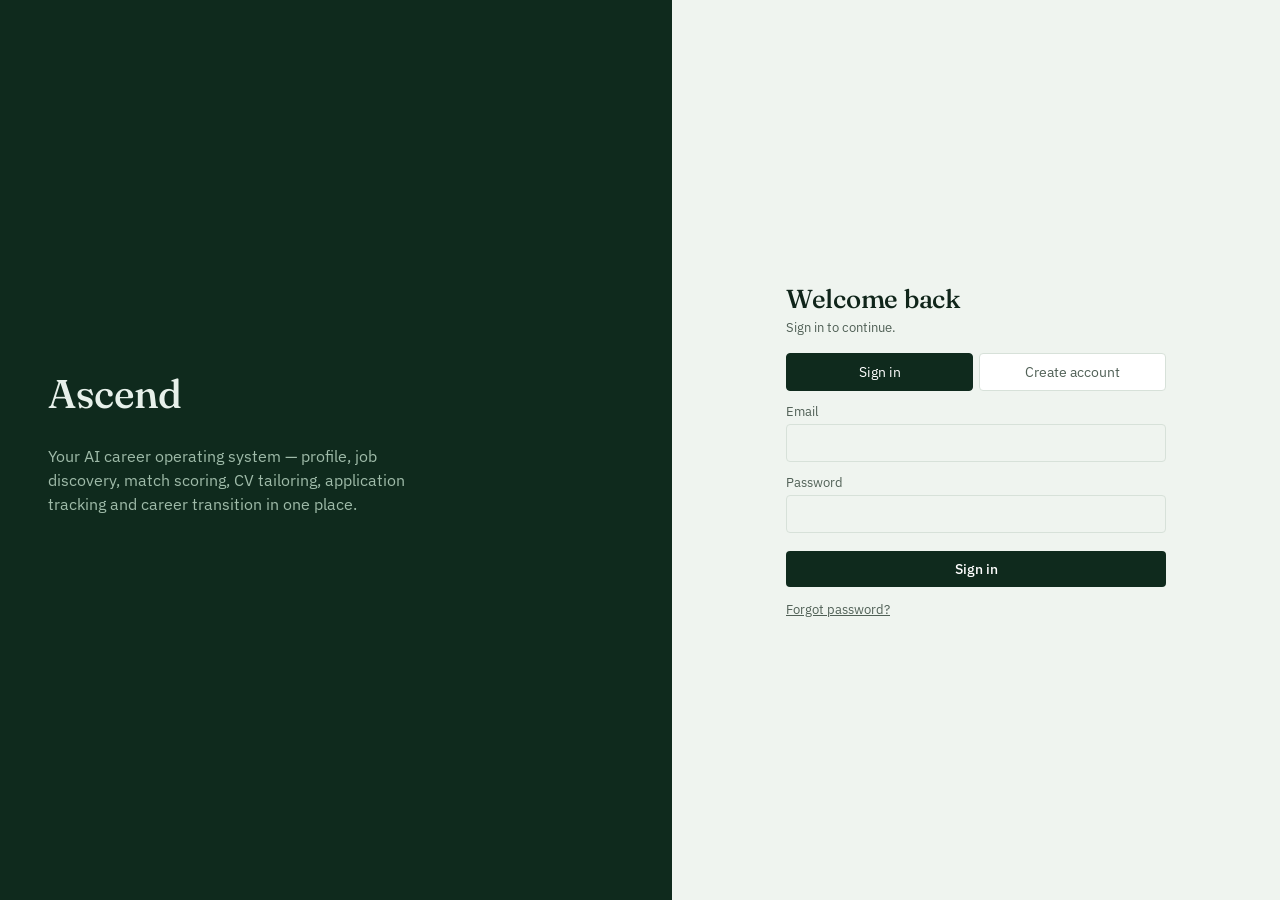
==== frontend/public/index.html @ b7a5ddec "Add files via upload" ====
<!DOCTYPE html><html lang="en"><head><meta charset="UTF-8">
<meta name="viewport" content="width=device-width, initial-scale=1, viewport-fit=cover">
<title>Ascend — AI Career Operating System</title>
<link rel="preconnect" href="https://fonts.googleapis.com"><link rel="preconnect" href="https://fonts.gstatic.com" crossorigin>
<link href="https://fonts.googleapis.com/css2?family=Fraunces:opsz,wght@9..144,400;9..144,500;9..144,600&family=IBM+Plex+Sans:wght@400;500;600;700&display=swap" rel="stylesheet">
<style>
:root {
  --ink: #0F2A1D;
  --ink-2: #163B29;
  --ink-3: #1E4C35;
  --paper: #EFF4EF;
  --paper-2: #FFFFFF;
  --paper-line: #D7E1D9;
  --text-dark: #10251A;
  --text-mid: #506056;
  --text-on-ink: #E7F0EA;
  --text-on-ink-dim: #9FBBA9;
  --moss: #2F8F5D;
  --moss-deep: #226B45;
  --leaf: #6FBE8C;
  --leaf-deep: #4E9E6D;
  --brick: #C1553F;
  --brick-deep: #9C4230;
  --radius-s: 4px;
  --radius-m: 8px;
  font-family: 'IBM Plex Sans', sans-serif;
}
:root[data-theme="dark"] {
  --paper: #0B1712;
  --paper-2: #12211A;
  --paper-line: #23392E;
  --text-dark: #E7F0EA;
  --text-mid: #9FBBA9;
}
@media (prefers-color-scheme: dark) {
  :root:not([data-theme="light"]) {
    --paper: #0B1712;
    --paper-2: #12211A;
    --paper-line: #23392E;
    --text-dark: #E7F0EA;
    --text-mid: #9FBBA9;
  }
}
* { box-sizing: border-box; }
html, body {
  margin: 0; height: 100%; background: var(--paper); color: var(--text-dark);
  padding-top: env(safe-area-inset-top, 0px); padding-bottom: env(safe-area-inset-bottom, 0px);
}
h1, h2, h3, .display { font-family: 'Fraunces', serif; font-weight: 500; letter-spacing: -0.01em; }
p, li { line-height: 1.5; }
button { font-family: inherit; cursor: pointer; }
a { color: inherit; }

.shell { display: flex; min-height: 100vh; }

/* ---------- Sidebar ---------- */
.sidebar {
  width: 232px; flex-shrink: 0; background: var(--ink);
  color: var(--text-on-ink); display: flex; flex-direction: column;
  padding: 24px 0; position: sticky; top: 0; height: 100vh;
}
.brand { padding: 0 24px 28px; }
.brand-mark { font-family: 'Fraunces', serif; font-size: 24px; font-weight: 600; color: var(--text-on-ink); }
.brand-sub { font-size: 12px; color: var(--text-on-ink-dim); margin-top: 2px; }
.nav-group { margin-bottom: 18px; }
.nav-label { padding: 0 24px; font-size: 11px; color: var(--text-on-ink-dim); margin-bottom: 6px; text-transform: none; }
.nav-item {
  display: flex; align-items: center; gap: 10px; width: 100%; text-align: left;
  padding: 9px 24px; background: none; border: none; color: var(--text-on-ink-dim);
  font-size: 14.5px; border-left: 3px solid transparent;
}
.nav-item:hover { color: var(--paper-2); background: rgba(255,255,255,0.04); }
.nav-item.active { color: var(--text-on-ink); border-left-color: var(--moss); background: rgba(255,255,255,0.06); }
.nav-icon { width: 18px; height: 18px; flex-shrink: 0; opacity: 0.85; }
.sidebar-foot { margin-top: auto; padding: 12px 24px 0; border-top: 1px solid rgba(255,255,255,0.08); padding-top: 16px; }
.profile-chip { display: flex; align-items: center; gap: 10px; }
.avatar { width: 34px; height: 34px; border-radius: 50%; background: var(--moss); color: var(--ink); display: flex; align-items: center; justify-content: center; font-weight: 600; font-size: 13px; flex-shrink: 0; }
.profile-chip-name { font-size: 13.5px; color: var(--text-on-ink); }
.profile-chip-role { font-size: 11.5px; color: var(--text-on-ink-dim); }

/* ---------- Main ---------- */
.main { flex: 1; min-width: 0; }
.topbar {
  display: flex; align-items: center; justify-content: space-between;
  padding: 18px 32px; border-bottom: 1px solid var(--paper-line);
  position: sticky; top: 0; background: var(--paper); z-index: 5;
}
.topbar h1 { font-size: 22px; margin: 0; }
.topbar-actions { display: flex; align-items: center; gap: 14px; }
.icon-btn {
  width: 36px; height: 36px; border-radius: 50%; border: 1px solid var(--paper-line);
  background: var(--paper-2); display: flex; align-items: center; justify-content: center; position: relative;
}
.icon-btn svg { width: 17px; height: 17px; stroke: var(--text-mid); }
.notif-dot { position: absolute; top: 7px; right: 8px; width: 7px; height: 7px; border-radius: 50%; background: var(--brick); }
.content { padding: 28px 32px 60px; max-width: 1100px; }

/* ---------- Cards / generic ---------- */
.panel {
  background: var(--paper-2); border: 1px solid var(--paper-line); border-radius: var(--radius-m);
  padding: 20px 22px;
}
.grid-3 { display: grid; grid-template-columns: repeat(3, 1fr); gap: 18px; }
.grid-2 { display: grid; grid-template-columns: 2fr 1fr; gap: 18px; }
@media (max-width: 860px) { .grid-3, .grid-2 { grid-template-columns: 1fr; } }
.section-title { font-size: 13px; color: var(--text-mid); margin: 0 0 12px; }
.muted { color: var(--text-mid); }
.small { font-size: 12.5px; }

.progress-track { height: 8px; background: var(--paper-line); border-radius: 6px; overflow: hidden; }
.progress-fill { height: 100%; background: var(--moss); }

.pill { display: inline-flex; align-items: center; gap: 5px; font-size: 11.5px; padding: 3px 9px; border-radius: 20px; }
.pill-moss { background: rgba(47,143,93,0.15); color: var(--moss-deep); }
.pill-leaf { background: rgba(111,190,140,0.15); color: var(--leaf-deep); }
.pill-brick { background: rgba(193,83,61,0.15); color: var(--brick-deep); }
:root[data-theme="dark"] .pill-moss, :root[data-theme="dark"] .pill-leaf, :root[data-theme="dark"] .pill-brick { filter: brightness(1.3); }

.btn { border: none; border-radius: var(--radius-s); padding: 9px 16px; font-size: 13.5px; font-weight: 500; }
.btn-primary { background: var(--ink); color: var(--paper-2); }
.btn-primary:hover { background: var(--ink-3); }
.btn-moss { background: var(--moss); color: var(--ink); }
.btn-moss:hover { background: var(--moss-deep); }
.btn-ghost { background: transparent; border: 1px solid var(--paper-line); color: var(--text-dark); }
.btn-ghost:hover { border-color: var(--text-mid); }
.btn-sm { padding: 6px 11px; font-size: 12.5px; }

/* ---------- Job card (left accent bar, not the generic shadow+rounded card kit) ---------- */
.job-card {
  border-left: 3px solid var(--paper-line); padding: 14px 16px; margin-bottom: 10px;
  background: var(--paper-2); border-radius: 0 var(--radius-s) var(--radius-s) 0;
  display: flex; justify-content: space-between; align-items: flex-start; gap: 16px; flex-wrap: wrap;
}
.job-card.gem { border-left-color: var(--moss); }
.job-card.high-match { border-left-color: var(--leaf); }
.job-title { font-size: 15.5px; font-weight: 600; margin: 0 0 3px; }
.job-meta { font-size: 12.5px; color: var(--text-mid); }
.match-score { font-family: 'Fraunces', serif; font-size: 22px; font-weight: 600; }
.match-score.high { color: var(--leaf-deep); }
.match-score.mid { color: var(--moss-deep); }
.match-score.low { color: var(--text-mid); }

/* ---------- Kanban ---------- */
.kanban { display: flex; gap: 14px; overflow-x: auto; padding-bottom: 8px; }
.kanban-col { min-width: 220px; flex: 1; }
.kanban-col-head { font-size: 12.5px; color: var(--text-mid); padding-bottom: 8px; border-bottom: 2px solid var(--paper-line); margin-bottom: 10px; display: flex; justify-content: space-between; }
.kanban-card {
  background: var(--paper-2); border: 1px solid var(--paper-line); border-radius: var(--radius-s);
  padding: 10px 12px; margin-bottom: 8px; font-size: 13px;
}
.kanban-card .co { font-weight: 600; }
.kanban-card select { margin-top: 8px; width: 100%; font-size: 12px; padding: 4px; border-radius: 4px; border: 1px solid var(--paper-line); background: var(--paper); color: var(--text-dark); }

/* ---------- Bars (no chart lib) ---------- */
.bar-row { display: flex; align-items: center; gap: 10px; margin-bottom: 9px; }
.bar-label { width: 110px; font-size: 12.5px; color: var(--text-mid); flex-shrink: 0; }
.bar-track { flex: 1; height: 16px; background: var(--paper-line); border-radius: 3px; overflow: hidden; }
.bar-fill { height: 100%; background: var(--leaf); }
.bar-value { width: 42px; text-align: right; font-size: 12.5px; font-variant-numeric: tabular-nums; }

.funnel-row { display: flex; align-items: center; gap: 12px; margin-bottom: 6px; }
.funnel-bar { height: 30px; background: var(--ink-3); border-radius: 3px; display: flex; align-items: center; padding: 0 10px; color: var(--text-on-ink); font-size: 12.5px; }

/* ---------- Domain readiness bars ---------- */
.domain-row { display: flex; align-items: center; gap: 12px; padding: 10px 0; border-bottom: 1px solid var(--paper-line); }
.domain-row:last-child { border-bottom: none; }
.domain-name { width: 170px; font-size: 13.5px; flex-shrink: 0; }
.domain-score { width: 40px; text-align: right; font-family: 'Fraunces', serif; font-weight: 600; }

/* ---------- Stat number ---------- */
.stat { }
.stat-num { font-family: 'Fraunces', serif; font-size: 30px; font-weight: 600; line-height: 1; }
.stat-label { font-size: 12px; color: var(--text-mid); margin-top: 4px; }

/* ---------- Modal ---------- */
.overlay { position: fixed; inset: 0; background: rgba(10,15,25,0.55); display: none; align-items: center; justify-content: center; z-index: 50; padding: 20px; }
.overlay.open { display: flex; }
.modal { background: var(--paper-2); border-radius: var(--radius-m); max-width: 560px; width: 100%; max-height: 86vh; overflow-y: auto; padding: 26px 28px; }
.modal-close { float: right; background: none; border: none; font-size: 20px; color: var(--text-mid); line-height: 1; }

/* ---------- Notifications panel ---------- */
.notif-panel {
  position: absolute; top: 52px; right: 32px; width: 300px; background: var(--paper-2);
  border: 1px solid var(--paper-line); border-radius: var(--radius-m); box-shadow: 0 8px 24px rgba(0,0,0,0.12);
  padding: 8px 0; display: none; z-index: 20;
}
.notif-panel.open { display: block; }
.notif-item { padding: 10px 16px; font-size: 13px; border-bottom: 1px solid var(--paper-line); display: flex; gap: 8px; }
.notif-item:last-child { border-bottom: none; }
.notif-item .dot { width: 6px; height: 6px; border-radius: 50%; background: var(--moss); margin-top: 6px; flex-shrink: 0; }

/* ---------- Sections ---------- */
.screen { display: none; }
.screen.active { display: block; }
.hidden-gem-strip {
  background: linear-gradient(90deg, rgba(47,143,93,0.14), rgba(47,143,93,0.04));
  border: 1px solid rgba(47,143,93,0.35); border-radius: var(--radius-m); padding: 16px 18px; margin-top: 18px;
}

textarea, input[type=text] {
  width: 100%; font-family: inherit; font-size: 13.5px; padding: 9px 11px; border-radius: var(--radius-s);
  border: 1px solid var(--paper-line); background: var(--paper); color: var(--text-dark);
}
label.field-label { font-size: 12.5px; color: var(--text-mid); display: block; margin: 12px 0 5px; }

.competency-chip { display: inline-block; background: var(--paper); border: 1px solid var(--paper-line); border-radius: 4px; padding: 4px 9px; font-size: 12px; margin: 3px 4px 0 0; }

table.locked-row td { color: var(--text-mid); }
.locked-badge { font-size: 11px; }

/* ---------- Mobile ---------- */
@media (max-width: 780px) {
  .sidebar { position: fixed; left: -240px; z-index: 40; transition: left .2s; }
  .sidebar.open { left: 0; }
  .content { padding: 20px 16px 60px; }
  .topbar { padding: 14px 16px; }
  .menu-toggle { display: flex !important; }
}
.menu-toggle { display: none; width: 36px; height: 36px; align-items: center; justify-content: center; border-radius: 50%; border: 1px solid var(--paper-line); background: var(--paper-2); }
/* ---------- Additions for the live app ---------- */
select, input[type=number], input[type=email], input[type=password], input[type=date] {
  width: 100%; font-family: inherit; font-size: 13.5px; padding: 9px 11px; border-radius: var(--radius-s);
  border: 1px solid var(--paper-line); background: var(--paper); color: var(--text-dark);
}
.form-grid { display: grid; grid-template-columns: 1fr 1fr; gap: 0 14px; }
@media (max-width: 640px) { .form-grid { grid-template-columns: 1fr; } }
.row { display: flex; gap: 10px; align-items: center; flex-wrap: wrap; }
.row > * { flex: 0 0 auto; }
.grow { flex: 1 1 180px !important; min-width: 0; }
.empty { padding: 22px 18px; text-align: center; color: var(--text-mid); font-size: 13.5px; border: 1px dashed var(--paper-line); border-radius: var(--radius-m); }
.empty b { color: var(--text-dark); }
.note { font-size: 12.5px; color: var(--text-mid); background: var(--paper); border-left: 3px solid var(--leaf); padding: 9px 12px; border-radius: 0 4px 4px 0; margin: 10px 0; }
.note.warn { border-left-color: var(--brick); }
.apply-prompt { position: fixed; right: 20px; bottom: 20px; z-index: 70; width: 320px; max-width: calc(100vw - 32px); background: var(--paper-2);
  border: 1px solid var(--paper-line); border-left: 4px solid var(--moss); border-radius: 8px; padding: 14px 16px; box-shadow: 0 10px 30px rgba(0,0,0,.18); }
.apply-prompt .ap-q { font-weight: 600; font-size: 15px; color: var(--text-dark); }
.apply-prompt .ap-job { font-size: 13px; color: var(--text-mid); margin: 4px 0 12px; }
.apply-prompt .ap-actions { display: flex; gap: 8px; flex-wrap: wrap; }
.kanban-card .mark-applied { margin-top: 8px; width: 100%; }
.link-btn { background: none; border: none; padding: 0; margin-top: 14px; color: var(--text-mid); text-decoration: underline; font-size: 13px; cursor: pointer; display: block; }
.chip-x { border: none; background: none; color: var(--text-mid); padding: 0 0 0 6px; font-size: 13px; }
.btn[disabled] { opacity: .55; cursor: default; }
.list-row { display: flex; justify-content: space-between; gap: 12px; padding: 9px 0; border-bottom: 1px solid var(--paper-line); font-size: 13.5px; }
.list-row:last-child { border-bottom: none; }
.spinner { display: inline-block; width: 14px; height: 14px; border: 2px solid var(--paper-line); border-top-color: var(--moss); border-radius: 50%; animation: spin .8s linear infinite; vertical-align: -2px; }
@keyframes spin { to { transform: rotate(360deg); } }

/* Toast */
#toast { position: fixed; bottom: 20px; left: 50%; transform: translateX(-50%); background: var(--ink); color: var(--paper-2);
  padding: 10px 16px; border-radius: 6px; font-size: 13.5px; z-index: 100; display: none; max-width: calc(100% - 32px); }
#toast.err { background: var(--brick-deep); }

/* Auth screen */
.auth-wrap { min-height: 100vh; display: flex; align-items: stretch; }
.auth-side { flex: 1; background: var(--ink); color: var(--text-on-ink); padding: 48px; display: flex; flex-direction: column; justify-content: center; }
.auth-side h1 { font-size: 40px; margin: 0 0 10px; color: var(--text-on-ink); }
.auth-side p { color: var(--text-on-ink-dim); max-width: 380px; }
.auth-main { flex: 1; display: flex; align-items: center; justify-content: center; padding: 32px 16px; }
.auth-card { width: 100%; max-width: 380px; }
.auth-card h2 { margin: 0 0 4px; font-size: 26px; }
.auth-tabs { display: flex; gap: 6px; margin: 18px 0 6px; }
.auth-tabs button { flex: 1; padding: 9px; border: 1px solid var(--paper-line); background: var(--paper-2); color: var(--text-mid); border-radius: 4px; font-size: 13.5px; }
.auth-tabs button.active { background: var(--ink); color: var(--paper-2); border-color: var(--ink); }
@media (max-width: 780px) { .auth-side { display: none; } }

.kanban-card .job-link { background: none; border: none; padding: 0; color: var(--text-mid); text-align: left; font-size: 13px; text-decoration: underline; text-decoration-color: var(--paper-line); }
.q-card { padding: 14px 0; border-bottom: 1px solid var(--paper-line); }
.q-card:last-child { border-bottom: none; }
.logout-btn { background: none; border: none; color: var(--text-on-ink-dim); font-size: 12.5px; padding: 8px 0 0; text-decoration: underline; }
.field-label { font-size: 12.5px; color: var(--text-mid); display: block; margin: 12px 0 5px; font-family: inherit; }

/* ---------- Dashboard widgets ---------- */
:root { --chart-bar: #2F8F5D; --chart-bar-hover: #226B45; --chart-grid: var(--paper-line); }
:root[data-theme="dark"] { --chart-bar-hover: #3DA36D; }
@media (prefers-color-scheme: dark) { :root:not([data-theme="light"]) { --chart-bar-hover: #3DA36D; } }

.kpi-row { display: grid; grid-template-columns: repeat(4, 1fr); gap: 18px; margin-bottom: 18px; }
@media (max-width: 1000px) { .kpi-row { grid-template-columns: repeat(2, 1fr); } }
@media (max-width: 520px) { .kpi-row { grid-template-columns: 1fr; } }
.kpi { position: relative; overflow: hidden; }
.kpi-label { font-size: 12.5px; color: var(--text-mid); }
.kpi-value { font-size: 30px; font-weight: 600; line-height: 1.15; margin-top: 4px; color: var(--text-dark); }
.kpi-sub { font-size: 12px; color: var(--text-mid); margin-top: 4px; }
.spark { display: flex; align-items: flex-end; gap: 2px; height: 26px; margin-top: 8px; }
.spark span { flex: 1; background: var(--paper-line); border-radius: 2px 2px 0 0; min-height: 2px; }
.spark span.now { background: var(--chart-bar); }
.meter { height: 8px; background: var(--paper-line); border-radius: 6px; overflow: hidden; margin-top: 10px; }
.meter-fill { height: 100%; background: var(--chart-bar); border-radius: 6px; }

.dash-main { display: grid; grid-template-columns: 2fr 1fr; gap: 18px; margin-bottom: 18px; }
@media (max-width: 900px) { .dash-main { grid-template-columns: 1fr; } }
.dash-side { display: flex; flex-direction: column; gap: 18px; min-width: 0; }
.dash-side .hidden-gem-strip { margin-top: 0; }
.panel-head { display: flex; justify-content: space-between; align-items: center; gap: 10px; margin-bottom: 10px; }

.rec { display: flex; gap: 14px; align-items: flex-start; padding: 12px 0; border-bottom: 1px solid var(--paper-line); }
.rec:last-child { border-bottom: none; }
.rec-score { flex: 0 0 52px; text-align: center; }
.rec-score .n { font-size: 20px; font-weight: 600; color: var(--text-dark); }
.rec-score .bar { height: 4px; background: var(--paper-line); border-radius: 3px; margin-top: 4px; overflow: hidden; }
.rec-score .bar i { display: block; height: 100%; background: var(--chart-bar); }
.rec-body { flex: 1; min-width: 0; }
.rec-title { font-weight: 600; font-size: 14.5px; background: none; border: none; padding: 0; color: var(--text-dark); text-align: left; cursor: pointer; }
.rec-title:hover { text-decoration: underline; }
.rec-meta { font-size: 12.5px; color: var(--text-mid); margin-top: 2px; }
.rec-why { font-size: 12px; color: var(--text-mid); margin-top: 6px; display: flex; flex-wrap: wrap; gap: 4px 6px; }
.rec-why span { background: var(--paper); border: 1px solid var(--paper-line); border-radius: 4px; padding: 2px 7px; }
.rec-actions { flex: 0 0 auto; display: flex; flex-direction: column; gap: 6px; }
@media (max-width: 560px) { .rec { flex-wrap: wrap; } .rec-actions { flex-direction: row; width: 100%; padding-left: 66px; } }

.pipe-row { display: flex; align-items: center; gap: 10px; margin-bottom: 7px; font-size: 12.5px; }
.pipe-row .lbl { width: 78px; color: var(--text-mid); flex-shrink: 0; }
.pipe-row .trk { flex: 1; height: 14px; }
.pipe-row .trk i { display: block; height: 100%; background: var(--chart-bar); border-radius: 0 4px 4px 0; min-width: 2px; }
.pipe-row .val { width: 26px; text-align: right; font-variant-numeric: tabular-nums; color: var(--text-dark); }

.dash-charts { display: grid; grid-template-columns: repeat(2, 1fr); gap: 18px; }
@media (max-width: 1000px) { .dash-charts { grid-template-columns: 1fr; } }
.chart-card { min-width: 0; }
.chart svg { display: block; width: 100%; height: auto; overflow: visible; }
.chart .bar { fill: var(--chart-bar); cursor: default; }
.chart .hit:hover + .bar, .chart .hit:focus + .bar { fill: var(--chart-bar-hover); }
.chart .hit { fill: transparent; outline: none; }
.chart .bar, .chart text { pointer-events: none; }
.chart .hit:focus-visible { stroke: var(--text-mid); stroke-width: 1; stroke-dasharray: 2 2; }
.chart .grid { stroke: var(--chart-grid); stroke-width: 1; }
.chart .axis-t { fill: var(--text-mid); font-size: 12px; font-family: inherit; }
.chart .val-t { fill: var(--text-dark); font-size: 12px; font-family: inherit; font-weight: 600; }
.chart-empty { font-size: 13px; color: var(--text-mid); padding: 26px 0; text-align: center; }
.chart-table { margin-top: 8px; font-size: 12.5px; }
.chart-table summary { cursor: pointer; color: var(--text-mid); }
.chart-table table { width: 100%; border-collapse: collapse; margin-top: 6px; }
.chart-table td { padding: 4px 0; border-bottom: 1px solid var(--paper-line); font-variant-numeric: tabular-nums; }
.chart-table td:last-child { text-align: right; }
.chart-tip { position: fixed; z-index: 60; pointer-events: none; background: var(--paper-2); color: var(--text-dark); border: 1px solid var(--paper-line);
  border-radius: 6px; padding: 6px 9px; font-size: 12px; box-shadow: 0 4px 14px rgba(0,0,0,.12); white-space: nowrap; }
.chart-tip b { display: block; font-size: 13px; }
.chart-tip .k { display: inline-block; width: 10px; height: 2px; background: var(--chart-bar); vertical-align: middle; margin-right: 5px; }

.ind-tag { display: inline-block; font-size: 11.5px; color: var(--text-mid); border: 1px solid var(--paper-line); border-radius: 4px; padding: 1px 6px; margin-left: 6px; vertical-align: 1px; font-weight: 400; }
.via { font-size: 11.5px; color: var(--text-mid); }
.via a { color: var(--text-mid); }

/* ---------- Job search ---------- */
.search-form { margin-bottom: 16px; }
.sf-row { display: flex; gap: 12px; align-items: flex-end; flex-wrap: wrap; }
.sf-row .grow { flex: 2 1 260px; }
.sf-where { flex: 1 1 200px; }
.sf-label { display: block; font-size: 12px; color: var(--text-mid); margin-bottom: 4px; }
.sf-go { height: 40px; padding: 0 22px; }
.sf-filters { margin-top: 12px; align-items: center; gap: 10px 16px; }
.sf-mini { display: flex; align-items: center; gap: 6px; font-size: 12.5px; color: var(--text-mid); }
.sf-mini select { width: auto; }
.sf-check { display: flex; align-items: center; gap: 6px; font-size: 12.5px; color: var(--text-mid); }
.sf-check input { width: auto; margin: 0; }
.suggest-wrap { position: relative; min-width: 0; }
.suggest-list { position: absolute; left: 0; right: 0; top: 100%; z-index: 40; margin: 4px 0 0; padding: 4px; list-style: none;
  background: var(--paper-2); border: 1px solid var(--paper-line); border-radius: 8px; box-shadow: 0 8px 24px rgba(0,0,0,.14); max-height: 320px; overflow: auto; }
.suggest-list li { display: flex; justify-content: space-between; align-items: center; gap: 10px; padding: 8px 10px; border-radius: 6px; cursor: pointer; font-size: 13.5px; color: var(--text-dark); }
.suggest-list li[aria-selected="true"], .suggest-list li:hover { background: var(--paper); }
.suggest-list .s-kind { font-size: 11.5px; color: var(--text-mid); white-space: nowrap; }
.suggest-list .s-n { font-variant-numeric: tabular-nums; }
.suggest-list .s-empty { cursor: default; color: var(--text-mid); }
.also-in { font-size: 12px; color: var(--text-mid); margin-top: 4px; }
@media (max-width: 560px) { .sf-go { width: 100%; } .sf-filters { flex-direction: column; align-items: stretch; } .sf-mini { justify-content: space-between; } }
</style></head><body>
<div id="toast"></div>
<div id="applyPrompt" class="apply-prompt" role="dialog" aria-live="polite" hidden>
  <div class="ap-q">Did you apply?</div>
  <div class="ap-job" id="applyPromptJob"></div>
  <div class="ap-actions">
    <button type="button" class="btn btn-primary btn-sm" id="applyYes">Yes, mark as applied</button>
    <button type="button" class="btn btn-ghost btn-sm" id="applyNo">Not yet</button>
  </div>
</div>

<!-- ================= AUTH ================= -->
<div class="auth-wrap" id="authView" style="display:none;">
  <div class="auth-side">
    <h1>Ascend</h1>
    <p>Your AI career operating system — profile, job discovery, match scoring, CV tailoring, application tracking and career transition in one place.</p>
  </div>
  <div class="auth-main">
    <div class="auth-card">
      <h2 id="authTitle">Welcome back</h2>
      <div class="muted small" id="authSub">Sign in to continue.</div>
      <div class="auth-tabs">
        <button type="button" id="tabLogin" class="active">Sign in</button>
        <button type="button" id="tabRegister">Create account</button>
      </div>
      <form id="authForm">
        <label class="field-label">Email</label>
        <input type="email" id="authEmail" autocomplete="email" required>
        <label class="field-label">Password</label>
        <input type="password" id="authPassword" autocomplete="current-password" required minlength="8">
        <div class="small muted" id="pwHint" style="display:none; margin-top:6px;">At least 8 characters.</div>
        <button class="btn btn-primary" style="width:100%; margin-top:18px;" id="authSubmit" type="submit">Sign in</button>
      </form>
      <div class="note warn" id="authError" style="display:none;"></div>
      <button type="button" class="link-btn" id="forgotLink">Forgot password?</button>
      <form id="resetForm" style="display:none;" autocomplete="off">
        <div class="small muted" style="margin-top:6px;">Enter your account email, the reset code you saved in Railway, and a new password.</div>
        <label class="field-label">Email</label>
        <input type="email" id="resetEmail" autocomplete="email" required>
        <label class="field-label">Reset code</label>
        <input type="password" id="resetCode" autocomplete="off" required>
        <label class="field-label">New password</label>
        <input type="password" id="resetPw" autocomplete="new-password" required minlength="8">
        <label class="field-label">New password again</label>
        <input type="password" id="resetPw2" autocomplete="new-password" required minlength="8">
        <button class="btn btn-primary" style="width:100%; margin-top:18px;" type="submit" id="resetSubmit">Set new password</button>
        <button type="button" class="link-btn" id="resetBack">Back to sign in</button>
        <div class="note warn" id="resetError" style="display:none;"></div>
      </form>
    </div>
  </div>
</div>

<!-- ================= APP ================= -->
<div class="shell" id="appView" style="display:none;">
  <aside class="sidebar" id="sidebar">
    <div class="brand">
      <div class="brand-mark">Ascend</div>
      <div class="brand-sub">AI Career Operating System</div>
    </div>
    <nav class="nav-group">
      <button class="nav-item active" data-screen="dashboard">◆ Dashboard</button>
      <button class="nav-item" data-screen="profile">◆ My Profile</button>
      <button class="nav-item" data-screen="jobs">◆ Job Search</button>
      <button class="nav-item" data-screen="applications">◆ Applications</button>
      <button class="nav-item" data-screen="analytics">◆ Analytics</button>
    </nav>
    <div class="nav-group">
      <div class="nav-label">Career Growth</div>
      <button class="nav-item" data-screen="transition">◆ Career Transition</button>
      <button class="nav-item" data-screen="interview">◆ Interview Prep</button>
      <button class="nav-item" data-screen="branding">◆ Professional Brand</button>
      <button class="nav-item" data-screen="intelligence">◆ Recruiter Intelligence</button>
    </div>
    <div class="nav-group">
      <button class="nav-item" data-screen="settings">◆ Settings</button>
    </div>
    <div class="sidebar-foot">
      <button class="profile-chip" id="identityChip" style="background:none; border:none; width:100%; text-align:left; padding:0;">
        <div class="avatar" id="avatarInitials">?</div>
        <div style="min-width:0;">
          <div class="profile-chip-name" id="sidebarName">Set your name</div>
          <div class="profile-chip-role" id="sidebarRole">&nbsp;</div>
        </div>
      </button>
      <button class="logout-btn" id="logoutBtn">Sign out</button>
    </div>
  </aside>

  <div class="main">
    <div class="topbar">
      <div style="display:flex; align-items:center; gap:10px;">
        <button class="menu-toggle" id="menuToggle" aria-label="Menu">☰</button>
        <h1 id="screenTitle">Dashboard</h1>
      </div>
      <div class="topbar-actions">
        <button class="icon-btn" id="themeBtn" title="Toggle theme">🌙</button>
      </div>
    </div>

    <div class="content">

      <!-- DASHBOARD -->
      <section class="screen active" id="screen-dashboard">
        <!-- KPI row -->
        <div class="kpi-row" id="kpiRow">
          <div class="panel kpi"><div class="kpi-label">New jobs today</div><div class="kpi-value" id="kpiToday">—</div><div class="kpi-sub" id="kpiTodaySub">&nbsp;</div><div class="spark" id="kpiSpark" aria-hidden="true"></div></div>
          <div class="panel kpi"><div class="kpi-label">Jobs in your feed</div><div class="kpi-value" id="kpiTotal">—</div><div class="kpi-sub" id="kpiTotalSub">&nbsp;</div></div>
          <div class="panel kpi"><div class="kpi-label">Good fits for you</div><div class="kpi-value" id="kpiFits">—</div><div class="kpi-sub">jobs scoring 30+ on quick fit</div></div>
          <div class="panel kpi"><div class="kpi-label">Profile completion</div><div class="kpi-value" id="dashCompletionPct">—</div>
            <div class="meter" role="meter" aria-label="Profile completion" aria-valuemin="0" aria-valuemax="100" id="dashMeter"><div class="meter-fill" id="dashCompletionBar" style="width:0%;"></div></div>
            <div class="kpi-sub" id="dashMissing">&nbsp;</div></div>
        </div>

        <!-- Main row: top matches + side widgets -->
        <div class="dash-main">
          <div class="panel">
            <div class="panel-head"><div class="section-title" style="margin:0;">Top matches for you</div>
              <button class="btn btn-ghost btn-sm" data-nav="jobs">All jobs</button></div>
            <div class="small muted" style="margin:-4px 0 10px;">Ranked by <b>quick fit</b>: your target roles, skills and preferred locations. Instant and free; not the AI match score.</div>
            <div id="dashRecommended"></div>
          </div>
          <div class="dash-side">
            <div id="dashGem"></div>
            <div class="panel">
              <div class="panel-head"><div class="section-title" style="margin:0;">Your pipeline</div>
                <button class="btn btn-ghost btn-sm" data-nav="applications">Open</button></div>
              <div id="dashPipeline"></div>
            </div>
          </div>
        </div>

        <!-- Charts row -->
        <div class="dash-charts">
          <div class="panel chart-card">
            <div class="section-title">Jobs added per day <span class="muted">(last 14 days)</span></div>
            <div class="chart" id="chartDaily"></div>
            <details class="chart-table"><summary>View as table</summary><div id="chartDailyTable"></div></details>
          </div>
          <div class="panel chart-card">
            <div class="section-title">Where the jobs are</div>
            <div class="chart" id="chartRegions"></div>
            <details class="chart-table"><summary>View as table</summary><div id="chartRegionsTable"></div></details>
          </div>
          <div class="panel chart-card">
            <div class="section-title">Jobs by industry</div>
            <div class="chart" id="chartIndustry"></div>
            <details class="chart-table"><summary>View as table</summary><div id="chartIndustryTable"></div></details>
          </div>
          <div class="panel chart-card">
            <div class="section-title">Your weekly activity <span class="muted">(applications submitted)</span></div>
            <div class="chart" id="chartWeekly"></div>
            <details class="chart-table"><summary>View as table</summary><div id="chartWeeklyTable"></div></details>
          </div>
        </div>
        <div class="small muted" id="dashSources" style="margin-top:12px;"></div>
        <div id="chartTip" class="chart-tip" role="tooltip" hidden></div>
      </section>

      <!-- PROFILE -->
      <section class="screen" id="screen-profile">
        <div class="grid-2">
          <div class="panel">
            <div class="section-title">Basic details</div>
            <form id="profileForm">
              <div class="form-grid">
                <div><label class="field-label">Full name</label><input type="text" name="full_name"></div>
                <div><label class="field-label">Phone</label><input type="text" name="phone"></div>
                <div><label class="field-label">Current role</label><input type="text" name="current_role" placeholder="e.g. Collections Team Leader"></div>
                <div><label class="field-label">Years of experience</label><input type="number" name="years_experience" min="0" max="60"></div>
                <div><label class="field-label">Industry</label><input type="text" name="industry" placeholder="e.g. Banking"></div>
                <div><label class="field-label">LinkedIn URL</label><input type="text" name="linkedin_url"></div>
                <div><label class="field-label">Desired roles (comma-separated)</label><input type="text" name="desired_roles" placeholder="The job titles you want, e.g. Team Manager, Credit Controller"><div class="small muted" style="margin-top:4px;">The job feed searches for these roles.</div></div>
                <div><label class="field-label">Preferred locations (comma-separated)</label><input type="text" name="location_preferences" placeholder="Johannesburg, Remote"></div>
                <div><label class="field-label">Salary expectation — min</label><input type="number" name="salary_expectation_min" min="0" step="1000"></div>
                <div><label class="field-label">Salary expectation — max</label><input type="number" name="salary_expectation_max" min="0" step="1000"></div>
                <div><label class="field-label">Currency</label><input type="text" name="salary_currency" placeholder="ZAR" maxlength="3"></div>
                <div><label class="field-label">Work mode</label>
                  <select name="work_mode_preference"><option value="">—</option><option value="onsite">Onsite</option><option value="hybrid">Hybrid</option><option value="remote">Remote</option></select></div>
              </div>
              <label class="field-label">Career transition target</label>
              <select name="career_transition_target" id="profileTarget"><option value="">—</option></select>
              <button class="btn btn-primary btn-sm" type="submit" style="margin-top:16px;">Save profile</button>
            </form>
          </div>
          <div>
            <div class="panel" style="margin-bottom:18px;">
              <div class="section-title">Master CV</div>
              <p class="small muted" style="margin-top:0;">Upload your CV as a PDF, Word (.docx) or .txt file. We read it, add the skills we find, and use it when tailoring CVs. Uploading again replaces it.</p>
              <label class="btn btn-primary btn-sm" style="display:inline-block;">Choose file
                <input type="file" id="cvFileInput" accept=".pdf,.docx,.txt" style="display:none;">
              </label>
              <div id="cvCurrent" class="small" style="margin-top:10px;"></div>
              <div id="cvUploadStatus" class="small" style="margin-top:10px;"></div>
            </div>
            <div class="panel">
              <div class="section-title">Skills</div>
              <form id="skillForm" class="row">
                <input type="text" name="name" placeholder="e.g. SQL" class="grow" required>
                <select name="proficiency" style="width:auto;"><option value="">Level</option><option>beginner</option><option>intermediate</option><option>advanced</option><option>expert</option></select>
                <button class="btn btn-ghost btn-sm" type="submit">Add</button>
              </form>
              <div id="skillsList" style="margin-top:10px;"></div>
            </div>
          </div>
        </div>
        <div class="grid-3" style="margin-top:18px; grid-template-columns:1fr 1fr;">
          <div class="panel">
            <div class="section-title">Education</div>
            <form id="eduForm">
              <input type="text" name="qualification" placeholder="Qualification, e.g. BCom IT Management" required>
              <div class="form-grid" style="margin-top:8px;">
                <input type="text" name="institution" placeholder="Institution">
                <select name="status"><option value="completed">Completed</option><option value="in_progress">In progress</option></select>
              </div>
              <button class="btn btn-ghost btn-sm" type="submit" style="margin-top:10px;">Add education</button>
            </form>
            <div id="eduList" style="margin-top:8px;"></div>
          </div>
          <div class="panel">
            <div class="section-title">Certifications</div>
            <form id="certForm">
              <input type="text" name="name" placeholder="Certification name" required>
              <input type="text" name="issuer" placeholder="Issuer (optional)" style="margin-top:8px;">
              <button class="btn btn-ghost btn-sm" type="submit" style="margin-top:10px;">Add certification</button>
            </form>
            <div id="certList" style="margin-top:8px;"></div>
          </div>
        </div>
      </section>

      <!-- JOBS -->
      <section class="screen" id="screen-jobs">
        <form class="panel search-form" id="jobSearchForm" autocomplete="off" role="search">
          <div class="sf-row">
            <div class="suggest-wrap grow">
              <label class="sf-label" for="jobQ">What</label>
              <input type="text" id="jobQ" name="q" placeholder="Job title, company or skill, e.g. business analyst" role="combobox" aria-autocomplete="list" aria-expanded="false" aria-controls="jobQList">
              <ul class="suggest-list" id="jobQList" role="listbox" hidden></ul>
            </div>
            <div class="suggest-wrap sf-where">
              <label class="sf-label" for="jobLoc">Where</label>
              <input type="text" id="jobLoc" name="location" placeholder="City, province or country" role="combobox" aria-autocomplete="list" aria-expanded="false" aria-controls="jobLocList">
              <ul class="suggest-list" id="jobLocList" role="listbox" hidden></ul>
            </div>
            <button class="btn btn-primary sf-go" type="submit">Search</button>
          </div>
          <div class="sf-row sf-filters">
            <label class="sf-mini">Industry
              <select name="industry" id="jobIndustry"><option value="">All industries</option></select>
            </label>
            <label class="sf-mini">Salary (per year)
              <select name="salary_min"><option value="">Any salary</option><option value="200000">R200k+</option><option value="300000">R300k+</option><option value="400000">R400k+</option><option value="500000">R500k+</option><option value="600000">R600k+</option><option value="800000">R800k+</option><option value="1000000">R1m+</option></select>
            </label>
            <label class="sf-check"><input type="checkbox" name="include_no_salary" value="true" checked> Include jobs that don't show a salary</label>
            <label class="sf-mini">Work mode
              <select name="remote"><option value="">Any</option><option value="true">Remote only</option><option value="false">On-site / hybrid</option></select>
            </label>
            <label class="sf-mini">Posted
              <select name="posted_within_days"><option value="">Any time</option><option value="1">Last 24 hours</option><option value="3">Last 3 days</option><option value="7">Last 7 days</option><option value="30">Last 30 days</option></select>
            </label>
            <button class="btn btn-ghost btn-sm" type="button" id="jobClear">Clear</button>
          </div>
        </form>
        <div class="small muted" id="jobCount" style="margin:0 0 10px;"></div>
        <div id="gemList"></div>
        <div id="jobList"></div>
        <div class="row" id="jobPager" style="justify-content:center; margin-top:12px;"></div>
        <div class="small muted via" style="text-align:center; margin-top:10px;">South African listings: <a href="https://www.adzuna.co.za" target="_blank" rel="noopener noreferrer">Jobs by Adzuna</a></div>
      </section>

      <!-- APPLICATIONS -->
      <section class="screen" id="screen-applications">
        <p class="muted small" style="margin-top:0;">Move a card with its dropdown. Only valid moves are offered — an offer needs an interview stage first, and offers, rejections and closed applications are final.</p>
        <div class="kanban" id="kanban"></div>
      </section>

      <!-- ANALYTICS -->
      <section class="screen" id="screen-analytics">
        <div class="row" style="margin-bottom:14px;">
          <span class="small muted">Period</span>
          <select id="periodSel" style="width:auto;"><option value="7d">7 days</option><option value="30d" selected>30 days</option><option value="90d">90 days</option></select>
        </div>
        <div id="analyticsNote"></div>
        <div class="grid-3" style="margin-bottom:20px;" id="analyticsStats"></div>
        <div class="grid-2" style="grid-template-columns:1fr 1fr;">
          <div class="panel"><div class="section-title">By source</div><div id="bySource"></div></div>
          <div class="panel"><div class="section-title">By role</div><div id="byRole"></div></div>
        </div>
        <div class="panel" style="margin-top:18px;"><div class="section-title">Trend</div><div id="trends"></div></div>
      </section>

      <!-- TRANSITION -->
      <section class="screen" id="screen-transition">
        <div class="row" style="margin-bottom:14px;">
          <span class="small muted">I'm coming from</span>
          <select id="sourceDomainSel" style="width:auto;"></select>
        </div>
        <div class="panel" style="margin-bottom:18px;">
          <div class="section-title">Readiness by target field</div>
          <div id="domainReadiness"></div>
        </div>
        <div class="grid-2" style="grid-template-columns:1fr 1fr;">
          <div class="panel"><div class="section-title">Recommended pathway</div><div id="pathway"></div></div>
          <div class="panel">
            <div class="section-title">Reframe your experience for a CV</div>
            <form id="reframeForm">
              <label class="field-label" style="margin-top:0;">Target field</label>
              <select name="target_domain" id="reframeTarget"></select>
              <label class="field-label">Describe what you did</label>
              <textarea name="experience_text" rows="4" required placeholder="e.g. Led escalation handling and dispute resolution for a team of 12…"></textarea>
              <button class="btn btn-primary btn-sm" type="submit" style="margin-top:10px;">Reframe</button>
            </form>
            <div id="reframeOut" style="margin-top:12px;"></div>
          </div>
        </div>
      </section>

      <!-- INTERVIEW -->
      <section class="screen" id="screen-interview">
        <div class="panel" style="margin-bottom:18px;">
          <div class="section-title">Start a practice session</div>
          <form id="ivStartForm" class="row">
            <select name="source_domain" id="ivSource" style="width:auto;"></select>
            <span class="muted small">→</span>
            <select name="target_domain" id="ivTarget" style="width:auto;"></select>
            <select name="behavioral_count" style="width:auto;"><option value="3">3 behavioural</option><option value="5" selected>5 behavioural</option><option value="8">8 behavioural</option></select>
            <select name="technical_count" style="width:auto;"><option value="0">0 technical</option><option value="3" selected>3 technical</option><option value="5">5 technical</option></select>
            <button class="btn btn-primary btn-sm" type="submit">Start</button>
          </form>
        </div>
        <div id="ivSession"></div>
        <div class="panel" style="margin-top:18px;"><div class="section-title">Past sessions</div><div id="ivHistory"></div></div>
      </section>

      <!-- BRANDING -->
      <section class="screen" id="screen-branding">
        <div class="grid-2" style="grid-template-columns:1fr 1fr;">
          <div class="panel">
            <div class="section-title">Your LinkedIn</div>
            <form id="brandForm">
              <label class="field-label" style="margin-top:0;">Headline</label>
              <input type="text" name="linkedin_headline" maxlength="220">
              <label class="field-label">About / summary</label>
              <textarea name="linkedin_summary" rows="5"></textarea>
              <button class="btn btn-primary btn-sm" type="submit" style="margin-top:10px;">Save &amp; check</button>
            </form>
          </div>
          <div>
            <div class="panel" style="margin-bottom:18px;"><div class="section-title">Consistency check: profile vs LinkedIn</div><div id="brandCheck"></div></div>
            <div class="panel">
              <div class="section-title">Suggested headline</div>
              <div class="row"><select id="brandTarget" class="grow"></select><button class="btn btn-ghost btn-sm" id="brandSuggestBtn">Suggest</button></div>
              <div id="brandSuggestion" style="margin-top:10px;"></div>
            </div>
          </div>
        </div>
      </section>

      <!-- INTELLIGENCE -->
      <section class="screen" id="screen-intelligence">
        <div class="row" style="margin-bottom:14px;">
          <span class="small muted">Candidates coming from</span>
          <select id="intelSource" style="width:auto;"></select>
        </div>
        <div class="panel" style="margin-bottom:18px;"><div class="section-title">Companies</div><div id="intelCompanies"></div></div>
        <div class="panel"><div class="section-title">Recruiters</div><div id="intelRecruiters"></div></div>
      </section>

      <!-- SETTINGS -->
      <section class="screen" id="screen-settings">
        <div class="panel" style="margin-bottom:16px;">
          <div class="section-title">Account</div>
          <div class="small" id="settingsEmail"></div>
        </div>
        <div class="panel" style="margin-bottom:16px;">
          <div class="section-title">Appearance</div>
          <div class="small muted">Theme follows your system by default — use the 🌙 button in the top bar to switch.</div>
        </div>
        <div class="panel">
          <div class="section-title">Pooled analytics</div>
          <label style="display:flex; align-items:center; gap:10px; font-size:13.5px;">
            <input type="checkbox" id="consentToggle"> Contribute my anonymised outcomes to Recruiter Intelligence
          </label>
          <p class="small muted">Only used in aggregates of 5+ contributors — your individual outcomes are never shown to other users.</p>
        </div>
      </section>

    </div>
  </div>
</div>

<!-- JOB MODAL -->
<div class="overlay" id="jobModal">
  <div class="modal">
    <button class="modal-close" data-close="jobModal" aria-label="Close">×</button>
    <div id="jobModalBody"></div>
  </div>
</div>
<script>window.ASCEND_API = "https://backend-production-acb19.up.railway.app";</script>
<script>
(function () {
  'use strict';
  var API = (window.ASCEND_API || '').replace(/\/$/, '') + '/api/v1';

  // ---------------- helpers ----------------
  var $ = function (id) { return document.getElementById(id); };
  function esc(s) {
    return String(s == null ? '' : s).replace(/[&<>"']/g, function (c) {
      return { '&': '&amp;', '<': '&lt;', '>': '&gt;', '"': '&quot;', "'": '&#39;' }[c];
    });
  }
  function store(k, v) { try { if (v === undefined) return localStorage.getItem(k); if (v === null) localStorage.removeItem(k); else localStorage.setItem(k, v); } catch (e) { return null; } }
  function storeJSON(k, v) { if (v === undefined) { try { return JSON.parse(store(k) || 'null'); } catch (e) { return null; } } store(k, v === null ? null : JSON.stringify(v)); }
  var toastTimer;
  function toast(msg, isErr) {
    var t = $('toast'); t.textContent = msg; t.className = isErr ? 'err' : ''; t.style.display = 'block';
    clearTimeout(toastTimer); toastTimer = setTimeout(function () { t.style.display = 'none'; }, isErr ? 6000 : 3000);
  }
  function label(domain) {
    if (typeof domains !== 'undefined' && domains.labels && domains.labels[domain]) return domains.labels[domain];
    return String(domain || '').replace(/_/g, ' ').replace(/\b\w/g, function (c) { return c.toUpperCase(); }); }
  function money(n) { return n == null ? '' : 'R' + Math.round(n / 1000) + 'k'; }
  function pct(v) { return v == null ? '—' : (v <= 1 ? Math.round(v * 100) : Math.round(v)) + '%'; }
  function errMsg(body, status) {
    if (body && body.detail) {
      if (typeof body.detail === 'string') return body.detail;
      if (body.detail.message) return body.detail.message;
      if (Array.isArray(body.detail)) return body.detail.map(function (d) { return (d.loc ? d.loc[d.loc.length - 1] + ': ' : '') + d.msg; }).join('; ');
    }
    return 'Request failed (' + status + ')';
  }
  function formData(form) {
    var o = {};
    Array.prototype.forEach.call(form.elements, function (el) { if (el.name) o[el.name] = el.value.trim(); });
    return o;
  }
  function loadingInto(id) { $(id).innerHTML = '<div class="small muted"><span class="spinner"></span> Loading…</div>'; }
  function empty(html) { return '<div class="empty">' + html + '</div>'; }

  // ---------------- auth + API ----------------
  var session = storeJSON('ascend_session') || null; // {access, refresh, email}
  var refreshing = null;

  function saveSession(tok, email) {
    session = { access: tok.access_token, refresh: tok.refresh_token, email: email || (session && session.email) };
    storeJSON('ascend_session', session);
  }
  function ukey(k) { return k + ':' + ((session && session.email) || ''); }
  function clearSession() { session = null; storeJSON('ascend_session', null); }

  function doRefresh() {
    if (!session || !session.refresh) return Promise.reject(new Error('no session'));
    if (!refreshing) {
      refreshing = fetch(API + '/auth/refresh', { method: 'POST', headers: { 'Content-Type': 'application/json' }, body: JSON.stringify({ refresh_token: session.refresh }) })
        .then(function (r) { if (!r.ok) throw new Error('refresh failed'); return r.json(); })
        .then(function (tok) { saveSession(tok); })
        .finally(function () { refreshing = null; });
    }
    return refreshing;
  }

  function api(method, path, body, opts) {
    opts = opts || {};
    var headers = {};
    if (session) headers['Authorization'] = 'Bearer ' + session.access;
    var payload;
    if (body instanceof FormData) payload = body;
    else if (body !== undefined) { headers['Content-Type'] = 'application/json'; payload = JSON.stringify(body); }
    return fetch(API + path, { method: method, headers: headers, body: payload }).then(function (r) {
      if (r.status === 401 && session && !opts.retried && path.indexOf('/auth/') !== 0) {
        return doRefresh().then(function () { return api(method, path, body, { retried: true }); }, function () {
          clearSession(); showAuth(); throw new Error('Your session expired — please sign in again.');
        });
      }
      if (r.status === 204) return null;
      return r.text().then(function (t) {
        var j = null; try { j = t ? JSON.parse(t) : null; } catch (e) { j = null; }
        if (!r.ok) { var e = new Error(j ? errMsg(j, r.status) : (r.status >= 500 ? 'The server hit an error (' + r.status + ')' : 'Request failed (' + r.status + ')')); e.status = r.status; throw e; }
        return j;
      });
    }, function () { throw new Error('Could not reach the server. Check your connection.'); });
  }
  function unwrap(j) { return j && Object.prototype.hasOwnProperty.call(j, 'data') && Object.prototype.hasOwnProperty.call(j, 'error') ? j.data : j; }
  function get(path) { return api('GET', path).then(unwrap); }
  function fail(e) { toast(e.message || String(e), true); }

  // ---------------- auth view ----------------
  var authMode = 'login';
  function setAuthMode(mode) {
    authMode = mode;
    $('tabLogin').classList.toggle('active', mode === 'login');
    $('tabRegister').classList.toggle('active', mode === 'register');
    $('authTitle').textContent = mode === 'login' ? 'Welcome back' : 'Create your account';
    $('authSub').textContent = mode === 'login' ? 'Sign in to continue.' : 'It takes ten seconds.';
    $('authSubmit').textContent = mode === 'login' ? 'Sign in' : 'Create account';
    $('pwHint').style.display = mode === 'register' ? 'block' : 'none';
    $('authPassword').autocomplete = mode === 'login' ? 'current-password' : 'new-password';
    $('authError').style.display = 'none';
  }
  function showReset(on) {
    $('authForm').style.display = on ? 'none' : '';
    $('resetForm').style.display = on ? '' : 'none';
    $('forgotLink').style.display = on ? 'none' : '';
    $('authError').style.display = 'none'; $('resetError').style.display = 'none';
    $('authTitle').textContent = on ? 'Reset your password' : (authMode === 'login' ? 'Welcome back' : 'Create your account');
    document.querySelector('.auth-tabs').style.display = on ? 'none' : '';
    $('authSub').style.display = on ? 'none' : '';
    if (on) { $('resetEmail').value = $('authEmail').value; $('resetEmail').focus(); }
  }
  $('forgotLink').onclick = function () { showReset(true); };
  $('resetBack').onclick = function () { showReset(false); };
  $('resetForm').addEventListener('submit', function (e) {
    e.preventDefault();
    var err = $('resetError'), pw = $('resetPw').value;
    if (pw !== $('resetPw2').value) { err.textContent = 'The two new passwords are different.'; err.style.display = 'block'; return; }
    var btn = $('resetSubmit'); btn.disabled = true; err.style.display = 'none';
    api('POST', '/auth/reset-password', { email: $('resetEmail').value.trim(), reset_code: $('resetCode').value, new_password: pw }).then(function () {
      $('authEmail').value = $('resetEmail').value.trim();
      $('resetCode').value = $('resetPw').value = $('resetPw2').value = '';
      setAuthMode('login'); showReset(false);
      toast('Password changed. Sign in with your new password.');
      $('authPassword').focus();
    }).catch(function (e2) { err.textContent = e2.message; err.style.display = 'block'; })
      .finally(function () { btn.disabled = false; });
  });
  $('tabLogin').onclick = function () { setAuthMode('login'); showReset(false); };
  $('tabRegister').onclick = function () { setAuthMode('register'); showReset(false); };
  $('authForm').addEventListener('submit', function (e) {
    e.preventDefault();
    var email = $('authEmail').value.trim(), pw = $('authPassword').value;
    var btn = $('authSubmit'); btn.disabled = true;
    api('POST', '/auth/' + authMode, { email: email, password: pw }).then(function (tok) {
      saveSession(tok, email); $('authPassword').value = ''; showApp(authMode === 'register');
    }).catch(function (err) {
      var m = err.message;
      if (err.status === 409) m = 'That email already has an account — sign in instead.';
      $('authError').textContent = m; $('authError').style.display = 'block';
    }).finally(function () { btn.disabled = false; });
  });

  function showAuth() { $('appView').style.display = 'none'; $('authView').style.display = 'flex'; }
  function showApp(isNew) {
    $('authView').style.display = 'none'; $('appView').style.display = 'flex';
    $('settingsEmail').textContent = 'Signed in as ' + (session.email || '');
    loadMeta().then(function () { showScreen(isNew ? 'profile' : (store('ascend_screen') || 'dashboard')); });
    if (isNew) toast('Account created — start by filling in your profile.');
  }
  $('logoutBtn').onclick = function () {
    var r = session && session.refresh;
    (r ? api('POST', '/auth/logout', { refresh_token: r }).catch(function () {}) : Promise.resolve()).then(function () { clearSession(); showAuth(); setAuthMode('login'); });
  };

  // ---------------- theme ----------------
  (function () { var t = store('ascend_theme'); if (t) document.documentElement.setAttribute('data-theme', t); })();
  $('themeBtn').onclick = function () {
    var cur = document.documentElement.getAttribute('data-theme');
    if (!cur) cur = window.matchMedia && window.matchMedia('(prefers-color-scheme: dark)').matches ? 'dark' : 'light';
    var next = cur === 'dark' ? 'light' : 'dark';
    document.documentElement.setAttribute('data-theme', next); store('ascend_theme', next);
  };

  // ---------------- navigation ----------------
  var titles = { dashboard: 'Dashboard', profile: 'My Profile', jobs: 'Job Search', applications: 'Applications', analytics: 'Analytics',
    transition: 'Career Transition', interview: 'Interview Preparation', branding: 'Professional Brand', intelligence: 'Recruiter Intelligence', settings: 'Settings' };
  var loaders = {};
  function showScreen(name) {
    if (!titles[name]) name = 'dashboard';
    document.querySelectorAll('.screen').forEach(function (s) { s.classList.remove('active'); });
    $('screen-' + name).classList.add('active');
    document.querySelectorAll('.nav-item').forEach(function (n) { n.classList.toggle('active', n.dataset.screen === name); });
    $('screenTitle').textContent = titles[name];
    $('sidebar').classList.remove('open');
    store('ascend_screen', name);
    window.scrollTo(0, 0);
    if (loaders[name]) loaders[name]();
  }
  document.querySelectorAll('[data-screen]').forEach(function (b) { b.addEventListener('click', function () { showScreen(b.dataset.screen); }); });
  document.addEventListener('click', function (e) { var n = e.target.closest && e.target.closest('[data-nav]'); if (n) showScreen(n.dataset.nav); });
  $('menuToggle').onclick = function () { $('sidebar').classList.toggle('open'); };
  $('identityChip').onclick = function () { showScreen('profile'); };

  // modals
  function openModal(id) { $(id).classList.add('open'); }
  function closeModal(id) { $(id).classList.remove('open'); }
  document.addEventListener('click', function (e) {
    var c = e.target.closest && e.target.closest('[data-close]'); if (c) closeModal(c.dataset.close);
    if (e.target.classList && e.target.classList.contains('overlay')) e.target.classList.remove('open');
  });

  // ---------------- shared metadata ----------------
  var domains = { source_domains: [], target_domains: [] };
  var profile = null;
  function fillSelect(sel, items, selected) {
    sel.innerHTML = items.map(function (d) { return '<option value="' + esc(d) + '"' + (d === selected ? ' selected' : '') + '>' + esc(label(d)) + '</option>'; }).join('');
  }
  function preferredSource() { return store('ascend_source') || domains.source_domains[0]; }
  function setPreferredSource(v) { store('ascend_source', v); ['sourceDomainSel', 'ivSource', 'intelSource'].forEach(function (id) { if ($(id)) $(id).value = v; }); }
  function preferredTarget() { return (profile && profile.career_transition_target) || domains.target_domains[0]; }

  function loadMeta() {
    return Promise.all([get('/career-transition/domains').catch(function () { return domains; }), loadProfileHeader()]).then(function (r) {
      domains = r[0] || domains;
      var src = preferredSource();
      fillSelect($('sourceDomainSel'), domains.source_domains, src);
      fillSelect($('ivSource'), domains.source_domains, src);
      fillSelect($('intelSource'), domains.source_domains, src);
      fillSelect($('reframeTarget'), domains.target_domains, preferredTarget());
      fillSelect($('ivTarget'), domains.target_domains, preferredTarget());
      fillSelect($('brandTarget'), domains.target_domains, preferredTarget());
      $('profileTarget').innerHTML = '<option value="">—</option>' + domains.target_domains.map(function (d) { return '<option value="' + esc(d) + '">' + esc(label(d)) + '</option>'; }).join('');
      $('profileTarget').value = (profile && profile.career_transition_target) || '';
    });
  }
  ['sourceDomainSel', 'ivSource', 'intelSource'].forEach(function (id) {
    $(id).addEventListener('change', function () { setPreferredSource(this.value); if (id === 'sourceDomainSel') loaders.transition(); if (id === 'intelSource') loaders.intelligence(); });
  });

  function loadProfileHeader() {
    return get('/profile').then(function (p) {
      profile = p;
      var name = (p.full_name || '').trim();
      $('sidebarName').textContent = name || 'Set your name';
      $('sidebarRole').textContent = p.current_role || (session && session.email) || '';
      var parts = name.split(/\s+/).filter(Boolean);
      $('avatarInitials').textContent = parts.length ? (parts[0][0] + (parts.length > 1 ? parts[parts.length - 1][0] : '')).toUpperCase() : '?';
      return p;
    }).catch(function (e) { fail(e); });
  }

  // job cache (applications/matches only carry job ids)
  var jobCache = {};
  function getJob(id) {
    if (jobCache[id]) return Promise.resolve(jobCache[id]);
    return get('/jobs/' + id).then(function (j) { jobCache[id] = j; return j; }).catch(function () { return { id: id, title: 'Job no longer available', company: '' }; });
  }

  // ---------------- DASHBOARD ----------------
  var MONTHS = ['Jan', 'Feb', 'Mar', 'Apr', 'May', 'Jun', 'Jul', 'Aug', 'Sep', 'Oct', 'Nov', 'Dec'];
  function shortDate(iso) { var p = String(iso).split('-'); return Number(p[2]) + ' ' + MONTHS[Number(p[1]) - 1]; }
  function fmtN(n) { return Number(n || 0).toLocaleString('en-ZA'); }
  var ADZUNA_LINK = '<a href="https://www.adzuna.co.za" target="_blank" rel="noopener noreferrer">Jobs by Adzuna</a>';
  function alsoIn(j) {
    var a = j && j.also_in; if (!a || !a.length) return '';
    return '<div class="also-in">Also advertised in ' + a.slice(0, 3).map(esc).join('; ') + (a.length > 3 ? ' and ' + (a.length - 3) + ' more' : '') + '</div>';
  }
  function viaLine(j) { return j && j.via === 'adzuna' ? '<div class="via">' + ADZUNA_LINK + '</div>' : ''; }

  // Shared tooltip for every chart: positioned near the pointer or the focused bar.
  var tip = $('chartTip');
  function showTip(el, evt) {
    tip.textContent = '';
    var b = document.createElement('b'); b.textContent = el.getAttribute('data-tip-v'); tip.appendChild(b);
    var k = document.createElement('span'); k.className = 'k'; tip.appendChild(k);
    tip.appendChild(document.createTextNode(el.getAttribute('data-tip-l')));
    tip.hidden = false;
    var r = el.getBoundingClientRect(), x = evt && evt.clientX != null ? evt.clientX : r.left + r.width / 2, y = evt && evt.clientY != null ? evt.clientY : r.top;
    var w = tip.offsetWidth, h = tip.offsetHeight;
    tip.style.left = Math.max(8, Math.min(window.innerWidth - w - 8, x - w / 2)) + 'px';
    tip.style.top = Math.max(8, y - h - 12) + 'px';
  }
  function hideTip() { tip.hidden = true; }
  function bindTips(container) {
    Array.prototype.forEach.call(container.querySelectorAll('.hit'), function (el) {
      el.addEventListener('mousemove', function (e) { showTip(el, e); });
      el.addEventListener('mouseleave', hideTip);
      el.addEventListener('focus', function () { showTip(el); });
      el.addEventListener('blur', hideTip);
    });
  }
  function tableHtml(head, rows) {
    return '<table><tbody><tr><td class="muted">' + esc(head[0]) + '</td><td class="muted">' + esc(head[1]) + '</td></tr>' +
      rows.map(function (r) { return '<tr><td>' + esc(r[0]) + '</td><td>' + esc(fmtN(r[1])) + '</td></tr>'; }).join('') + '</tbody></table>';
  }
  function niceMax(v) { if (v <= 4) return 4; var p = Math.pow(10, Math.floor(Math.log10(v))), n = v / p; return (n <= 2 ? 2 : n <= 5 ? 5 : 10) * p; }
  // top-rounded bar path (4px radius on the data end only)
  function colPath(x, y, w, h) { var r = Math.min(4, w / 2, h); return 'M' + x + ',' + (y + h) + 'V' + (y + r) + 'Q' + x + ',' + y + ' ' + (x + r) + ',' + y + 'H' + (x + w - r) + 'Q' + (x + w) + ',' + y + ' ' + (x + w) + ',' + (y + r) + 'V' + (y + h) + 'Z'; }
  function rowPath(x, y, w, h) { var r = Math.min(4, h / 2, w); return 'M' + x + ',' + y + 'H' + (x + w - r) + 'Q' + (x + w) + ',' + y + ' ' + (x + w) + ',' + (y + r) + 'V' + (y + h - r) + 'Q' + (x + w) + ',' + (y + h) + ' ' + (x + w - r) + ',' + (y + h) + 'H' + x + 'Z'; }

  // Vertical columns. items: [{label, tick, value, tip}]
  function columnChart(id, items, unit, emptyMsg) {
    var el = $(id);
    var total = items.reduce(function (s, i) { return s + i.value; }, 0);
    if (!total) { el.innerHTML = '<div class="chart-empty">' + esc(emptyMsg) + '</div>'; return; }
    var W = 460, H = 190, padL = 30, padB = 22, padT = 16, plotW = W - padL, plotH = H - padB - padT;
    var max = niceMax(Math.max.apply(null, items.map(function (i) { return i.value; })));
    var slot = plotW / items.length, bw = Math.min(24, slot - 2);
    var maxIdx = 0; items.forEach(function (it, i) { if (it.value > items[maxIdx].value) maxIdx = i; });
    var s = '<svg viewBox="0 0 ' + W + ' ' + H + '" role="img" aria-label="' + esc(el.getAttribute('data-label') || '') + '">';
    [0, 0.5, 1].forEach(function (f) {
      var y = padT + plotH * (1 - f);
      s += '<line class="grid" x1="' + padL + '" x2="' + W + '" y1="' + y + '" y2="' + y + '"/><text class="axis-t" x="' + (padL - 6) + '" y="' + (y + 4) + '" text-anchor="end">' + fmtN(max * f) + '</text>';
    });
    items.forEach(function (it, i) {
      var h = it.value ? Math.max(2, plotH * it.value / max) : 0, x = padL + slot * i + (slot - bw) / 2, y = padT + plotH - h;
      s += '<rect class="hit" tabindex="0" x="' + (padL + slot * i) + '" y="' + padT + '" width="' + slot + '" height="' + plotH + '" data-tip-v="' + esc(fmtN(it.value) + ' ' + unit) + '" data-tip-l="' + esc(it.tip) + '" aria-label="' + esc(it.tip + ': ' + it.value + ' ' + unit) + '"/>';
      if (h) s += '<path class="bar" d="' + colPath(x, y, bw, h) + '"/>';
      if (it.tick) s += '<text class="axis-t" x="' + (x + bw / 2) + '" y="' + (H - 6) + '" text-anchor="middle">' + esc(it.tick) + '</text>';
      if ((i === maxIdx || i === items.length - 1) && it.value) s += '<text class="val-t" x="' + (x + bw / 2) + '" y="' + (y - 4) + '" text-anchor="middle">' + fmtN(it.value) + '</text>';
    });
    el.innerHTML = s + '</svg>';
    bindTips(el);
  }

  // Horizontal bars, labels on the left, values at bar end.
  function barList(id, items, unit) {
    var el = $(id);
    if (!items.length) { el.innerHTML = '<div class="chart-empty">No jobs yet.</div>'; return; }
    var longest = Math.max.apply(null, items.map(function (i) { return String(i.label).length; }));
    var W = 460, rowH = 22, gap = 6, padL = Math.min(190, Math.max(90, Math.round(longest * 6.4) + 12)), padR = 48, H = items.length * (rowH + gap);
    var max = Math.max.apply(null, items.map(function (i) { return i.value; }));
    var s = '<svg viewBox="0 0 ' + W + ' ' + H + '" role="img" aria-label="' + esc(el.parentNode.querySelector('.section-title').textContent) + '">';
    items.forEach(function (it, i) {
      var y = i * (rowH + gap), bh = 16, by = y + (rowH - bh) / 2, w = Math.max(2, (W - padL - padR) * it.value / max);
      s += '<rect class="hit" tabindex="0" x="0" y="' + y + '" width="' + W + '" height="' + rowH + '" data-tip-v="' + esc(fmtN(it.value) + ' ' + unit) + '" data-tip-l="' + esc(it.label) + '" aria-label="' + esc(it.label + ': ' + it.value + ' ' + unit) + '"/>';
      s += '<path class="bar" d="' + rowPath(padL, by, w, bh) + '"/>';
      s += '<text class="axis-t" x="' + (padL - 8) + '" y="' + (y + rowH / 2 + 4) + '" text-anchor="end">' + esc(it.label) + '</text>';
      s += '<text class="val-t" x="' + (padL + w + 6) + '" y="' + (y + rowH / 2 + 4) + '">' + fmtN(it.value) + '</text>';
    });
    el.innerHTML = s + '</svg>';
    bindTips(el);
  }

  function recCard(j) {
    var meta = [j.company, j.location, j.is_remote && !/remote/i.test(j.location || '') ? 'Remote' : '', j.date_posted ? 'Posted ' + shortDate(j.date_posted) : '', j.industry && j.industry !== 'Other' ? j.industry : ''].filter(Boolean).map(esc).join(' · ');
    return '<div class="rec"><div class="rec-score" title="Quick-fit score out of 100"><div class="n">' + esc(j.fit_score) + '</div><div class="bar"><i style="width:' + Math.max(0, Math.min(100, j.fit_score)) + '%"></i></div></div>' +
      '<div class="rec-body"><button class="rec-title" data-job="' + esc(j.id) + '">' + esc(j.title) + '</button><div class="rec-meta">' + meta + '</div>' +
      alsoIn(j) + (j.fit_reasons && j.fit_reasons.length ? '<div class="rec-why">' + j.fit_reasons.map(function (r) { return '<span>' + esc(r) + '</span>'; }).join('') + '</div>' : '') + viaLine(j) + '</div>' +
      '<div class="rec-actions"><button class="btn btn-ghost btn-sm" data-job="' + esc(j.id) + '">View</button><button class="btn btn-moss btn-sm" data-save-job="' + esc(j.id) + '">Save</button></div></div>';
  }
  $('dashRecommended').addEventListener('click', function (e) {
    var b = e.target.closest && e.target.closest('[data-save-job]'); if (!b) return;
    e.stopPropagation(); b.disabled = true;
    api('POST', '/applications', { job_id: b.getAttribute('data-save-job') }).then(function () {
      toast('Saved to your pipeline'); b.textContent = 'Saved ✓';
      get('/applications/dashboard').then(renderPipeline).catch(function () {});
    }).catch(function (err) { b.disabled = false; fail(err); });
  });

  var FUNNEL = ['saved', 'applying', 'submitted', 'screening', 'interview', 'assessment', 'offer'];
  function renderPipeline(d) {
    if (!d.total) { $('dashPipeline').innerHTML = '<div class="small muted">Nothing tracked yet. Press <b>Save</b> on a job to start your pipeline.</div>'; return; }
    var max = Math.max.apply(null, FUNNEL.map(function (k) { return d[k] || 0; })) || 1;
    $('dashPipeline').innerHTML = FUNNEL.map(function (k) {
      var v = d[k] || 0;
      return '<div class="pipe-row"><span class="lbl">' + label(k) + '</span><span class="trk">' + (v ? '<i style="width:' + (100 * v / max) + '%"></i>' : '') + '</span><span class="val">' + v + '</span></div>';
    }).join('') + '<div class="small muted" style="margin-top:6px;">' + d.total + ' tracked in total</div>';
  }

  loaders.dashboard = function () {
    get('/profile/completion-score').then(function (c) {
      $('dashCompletionPct').textContent = c.score + '%';
      $('dashCompletionBar').style.width = c.score + '%';
      $('dashMeter').setAttribute('aria-valuenow', c.score);
      $('dashMissing').innerHTML = c.missing_fields && c.missing_fields.length ? 'Missing: ' + c.missing_fields.slice(0, 3).map(esc).join(', ') + (c.missing_fields.length > 3 ? '…' : '') + ' · <a href="#" data-nav="profile">finish</a>' : 'Complete. Nice work.';
    }).catch(fail);

    api('GET', '/jobs/stats').then(function (j) {
      var s = j.data, days = s.added_per_day;
      $('kpiToday').textContent = fmtN(s.new_today);
      var yday = days.length > 1 ? days[days.length - 2].count : 0;
      $('kpiTodaySub').textContent = fmtN(yday) + ' yesterday';
      var smax = Math.max.apply(null, days.map(function (d) { return d.count; })) || 1;
      $('kpiSpark').innerHTML = days.map(function (d, i) { return '<span class="' + (i === days.length - 1 ? 'now' : '') + '" style="height:' + Math.max(8, 100 * d.count / smax) + '%"></span>'; }).join('');
      $('kpiTotal').textContent = fmtN(s.total_active);
      $('kpiTotalSub').textContent = fmtN(s.new_this_week) + ' added in the last 7 days';

      columnChart('chartDaily', days.map(function (d, i) {
        return { value: d.count, tip: shortDate(d.date), tick: (i % 3 === 1 || i === days.length - 1) ? shortDate(d.date) : '' };
      }), 'jobs', 'No new jobs in the last 14 days.');
      $('chartDailyTable').innerHTML = tableHtml(['Day', 'Jobs added'], days.map(function (d) { return [shortDate(d.date), d.count]; }).reverse());

      var regions = s.by_region.slice(0, 7), rest = s.by_region.slice(7).reduce(function (a, r) { return a + r.count; }, 0);
      if (rest) regions.push({ label: 'Everything else', count: rest });
      barList('chartRegions', regions.map(function (r) { return { label: r.label, value: r.count }; }), 'jobs');
      $('chartRegionsTable').innerHTML = tableHtml(['Region', 'Jobs'], s.by_region.map(function (r) { return [r.label, r.count]; }));

      var inds = (s.by_industry || []).filter(function (r) { return r.label !== 'Other'; }).slice(0, 8);
      var otherInd = (s.by_industry || []).reduce(function (a, r) { return a + r.count; }, 0) - inds.reduce(function (a, r) { return a + r.count; }, 0);
      if (otherInd) inds.push({ label: 'Other', count: otherInd });
      barList('chartIndustry', inds.map(function (r) { return { label: r.label, value: r.count }; }), 'jobs');
      $('chartIndustryTable').innerHTML = tableHtml(['Industry', 'Jobs'], (s.by_industry || []).map(function (r) { return [r.label, r.count]; }));
      var src = s.by_source.map(function (r) { return esc(r.label) + ' ' + fmtN(r.count); }).join(' · ');
      $('dashSources').innerHTML = 'Where your feed comes from: ' + src + '. Refreshed every 6 hours. South African listings: ' + ADZUNA_LINK + '.';
    }).catch(function (e) { $('chartDaily').innerHTML = '<div class="chart-empty">' + esc(e.message) + '</div>'; });

    loadingInto('dashRecommended');
    api('GET', '/jobs/recommended?limit=5').then(function (j) {
      jobsFromList(j.data);
      if (j.meta && j.meta.reason === 'no_preferences') {
        $('kpiFits').textContent = '—';
        $('dashRecommended').innerHTML = empty('<b>Tell us what you are looking for.</b><br>Add your target roles and a few skills on <a href="#" data-nav="profile">My Profile</a> and your best matches will show up here.');
        return;
      }
      $('kpiFits').textContent = fmtN(j.meta ? j.meta.candidates : j.data.length);
      $('dashRecommended').innerHTML = j.data.length ? j.data.map(recCard).join('') :
        empty('<b>No strong matches right now.</b><br>Try adding more target roles or skills on your profile. New jobs arrive every 6 hours.');
    }).catch(function (e) { $('dashRecommended').innerHTML = empty(esc(e.message)); });

    get('/applications/dashboard').then(renderPipeline).catch(fail);

    get('/applications/activity?weeks=8').then(function (weeks) {
      columnChart('chartWeekly', weeks.map(function (w, i) {
        return { value: w.submitted, tip: 'Week of ' + shortDate(w.week_start) + ' · ' + w.interviews + ' interview' + (w.interviews === 1 ? '' : 's'), tick: (i % 2 === 1) ? shortDate(w.week_start) : '' };
      }), 'submitted', 'No applications submitted in the last 8 weeks yet. Move a saved job to “Submitted” when you apply.');
      $('chartWeeklyTable').innerHTML = '<table><tbody><tr><td class="muted">Week of</td><td class="muted">Saved</td><td class="muted">Submitted</td><td class="muted">Interviews</td></tr>' +
        weeks.slice().reverse().map(function (w) { return '<tr><td>' + esc(shortDate(w.week_start)) + '</td><td>' + w.saved + '</td><td>' + w.submitted + '</td><td>' + w.interviews + '</td></tr>'; }).join('') + '</tbody></table>';
    }).catch(function (e) { $('chartWeekly').innerHTML = '<div class="chart-empty">' + esc(e.message) + '</div>'; });

    get('/jobs/hidden-gems').then(function (gems) {
      if (!gems.length) {
        $('dashGem').innerHTML = '<div class="panel"><div class="section-title" style="margin:0 0 6px;">💎 Hidden gem of the day</div><div class="small muted">None today. Hidden gems are jobs posted only on a company\'s own careers page, with few applicants. They appear here as soon as the feed finds one.</div></div>';
        return;
      }
      var g = gems[0]; // best fit for this profile, newest first
      $('dashGem').innerHTML = '<div class="hidden-gem-strip"><span class="pill pill-moss">💎 Hidden gem of the day</span>' +
        '<div style="font-weight:600; margin-top:8px;">' + esc(g.title) + (g.company ? ' — ' + esc(g.company) : '') + '</div><div class="small muted">' + esc(g.location || '') + (g.competition_score ? ' · ' + esc(label(g.competition_score)) + ' competition' : '') + '</div>' +
        (g.also_in && g.also_in.length ? '<div class="small muted">Also in ' + g.also_in.slice(0, 2).map(esc).join('; ') + '</div>' : '') +
        '<div class="small muted" style="margin-top:6px;">Posted only on the employer\'s own careers page' + (gems.length > 1 ? ' · <a href="#" data-nav="jobs">' + (gems.length - 1) + ' more</a>' : '') + '</div>' +
        '<button class="btn btn-moss btn-sm" style="margin-top:10px;" data-job="' + esc(g.id) + '">View job</button></div>';
    }).catch(function () { $('dashGem').innerHTML = ''; });
  };
  function jobsFromList(list) { (list || []).forEach(function (x) { jobCache[x.id] = Object.assign(jobCache[x.id] || {}, x); }); }

  // ---------------- PROFILE ----------------
  var LIST_FIELDS = ['desired_roles', 'location_preferences'];
  var NUM_FIELDS = ['years_experience', 'salary_expectation_min', 'salary_expectation_max'];
  loaders.profile = function () {
    loadProfileHeader().then(function () {
      var f = $('profileForm');
      Array.prototype.forEach.call(f.elements, function (el) {
        if (!el.name) return; var v = profile ? profile[el.name] : null;
        el.value = Array.isArray(v) ? v.join(', ') : (v == null ? '' : v);
      });
    });
    renderSkills(); renderEdu(); renderCerts(); renderDocs();
  };
  $('profileForm').addEventListener('submit', function (e) {
    e.preventDefault();
    var d = formData(this), body = {};
    Object.keys(d).forEach(function (k) {
      var v = d[k];
      if (LIST_FIELDS.indexOf(k) >= 0) body[k] = v ? v.split(',').map(function (s) { return s.trim(); }).filter(Boolean) : null;
      else if (NUM_FIELDS.indexOf(k) >= 0) body[k] = v === '' ? null : Number(v);
      else body[k] = v === '' ? null : v;
    });
    if (body.salary_currency) body.salary_currency = body.salary_currency.toUpperCase();
    if (body.salary_expectation_min != null && body.salary_expectation_max != null && body.salary_expectation_max < body.salary_expectation_min) { toast('Max salary must be at least the min salary.', true); return; }
    api('PUT', '/profile', body).then(function () { toast('Profile saved'); return loadMeta(); }).catch(fail);
  });

  // CV + documents
  function renderDocs() {
    get('/profile/documents').then(function (docs) {
      var cv = docs.filter(function (d) { return d.document_type === 'master_cv'; })[0];
      $('cvCurrent').innerHTML = !cv ? '' : '<div class="list-row"><span><span class="pill pill-moss">✓ Current CV</span> ' + esc(cv.file_name) +
        '</span><button class="btn btn-ghost btn-sm" data-download="' + esc(cv.id) + '" data-name="' + esc(cv.file_name) + '">Download</button></div>' +
        (cv.text_extracted ? '' : '<div class="note warn">We couldn\'t read text from this file, so skills weren\'t extracted.</div>');
    }).catch(function () {});
  }
  $('cvFileInput').addEventListener('change', function () {
    var file = this.files[0]; if (!file) return;
    if (file.size > 10 * 1024 * 1024) { toast('File is larger than 10MB.', true); return; }
    var fd = new FormData(); fd.append('file', file);
    $('cvUploadStatus').innerHTML = '<span class="spinner"></span> Uploading and reading ' + esc(file.name) + '…';
    api('POST', '/profile/documents?document_type=master_cv', fd).then(function (doc) {
      var added = doc.skills_added || [];
      toast(added.length ? 'CV uploaded — ' + added.length + ' skill(s) found and added' : 'CV uploaded');
      $('cvUploadStatus').innerHTML = added.length ? '<div class="note">Found in your CV and added to your skills: ' + added.map(esc).join(', ') + '</div>' : '';
      renderDocs(); renderSkills();
    }).catch(function (e) { $('cvUploadStatus').innerHTML = '<div class="note warn">' + esc(e.message) + '</div>'; renderDocs(); });
    this.value = '';
  });
  $('cvCurrent').addEventListener('click', function (e) {
    var b = e.target.closest('[data-download]'); if (!b) return;
    var url = API + '/profile/documents/' + b.dataset.download + '/download';
    var getFile = function () { return fetch(url, { headers: { Authorization: 'Bearer ' + session.access } }); };
    // the sign-in pass expires every 15 minutes: renew it once and retry, like api() does
    getFile()
      .then(function (r) { return r.status === 401 ? doRefresh().then(getFile, function () { return r; }) : r; })
      .then(function (r) {
        if (r.status === 401) { clearSession(); showAuth(); throw new Error('Your session expired — please sign in again.'); }
        if (!r.ok) throw new Error('Download failed (' + r.status + ')');
        return r.blob();
      })
      .then(function (blob) {
        var a = document.createElement('a'); a.href = URL.createObjectURL(blob); a.download = b.dataset.name || 'cv';
        document.body.appendChild(a); a.click(); setTimeout(function () { URL.revokeObjectURL(a.href); a.remove(); }, 1000);
      }).catch(fail);
  });

  // skills
  function renderSkills() {
    get('/profile/skills').then(function (skills) {
      $('skillsList').innerHTML = skills.length ? skills.map(function (s) {
        return '<span class="competency-chip" title="' + (s.source === 'cv_extracted' ? 'Found in your CV' : 'Added by you') + '">' + esc(s.name) +
          (s.proficiency ? ' · ' + esc(s.proficiency) : '') + (s.source === 'cv_extracted' ? ' <span class="muted">(CV)</span>' : '') +
          '<button class="chip-x" data-del-skill="' + esc(s.id) + '" title="Remove">×</button></span>';
      }).join('') : '<span class="small muted">No skills yet — add them here, or upload your CV to extract them.</span>';
    }).catch(fail);
  }
  $('skillForm').addEventListener('submit', function (e) {
    e.preventDefault(); var d = formData(this), form = this;
    api('POST', '/profile/skills', { name: d.name, proficiency: d.proficiency || null }).then(function () {
      form.reset(); renderSkills(); toast('Skill added');
    }).catch(fail);
  });
  $('skillsList').addEventListener('click', function (e) {
    var id = e.target.dataset && e.target.dataset.delSkill; if (!id) return;
    api('DELETE', '/profile/skills/' + id).then(renderSkills).catch(fail);
  });

  // education + certifications
  function renderList(elId, path, main, side, delAttr) {
    get(path).then(function (items) {
      $(elId).innerHTML = items.map(function (x) {
        return '<div class="list-row"><span>' + main(x) + '</span><span class="muted">' + side(x) +
          ' <button class="chip-x" ' + delAttr + '="' + esc(x.id) + '" title="Remove">×</button></span></div>';
      }).join('');
    }).catch(fail);
  }
  function renderEdu() { renderList('eduList', '/profile/education', function (x) { return esc(x.qualification) + (x.institution ? ' — ' + esc(x.institution) : ''); }, function (x) { return label(x.status); }, 'data-del-edu'); }
  function renderCerts() { renderList('certList', '/profile/certifications', function (x) { return esc(x.name); }, function (x) { return esc(x.issuer || ''); }, 'data-del-cert'); }
  $('eduList').addEventListener('click', function (e) { var id = e.target.dataset && e.target.dataset.delEdu; if (id) api('DELETE', '/profile/education/' + id).then(renderEdu).catch(fail); });
  $('certList').addEventListener('click', function (e) { var id = e.target.dataset && e.target.dataset.delCert; if (id) api('DELETE', '/profile/certifications/' + id).then(renderCerts).catch(fail); });
  $('eduForm').addEventListener('submit', function (e) {
    e.preventDefault(); var d = formData(this), form = this;
    api('POST', '/profile/education', { qualification: d.qualification, institution: d.institution || null, status: d.status }).then(function () {
      form.reset(); renderEdu(); toast('Education added');
    }).catch(fail);
  });
  $('certForm').addEventListener('submit', function (e) {
    e.preventDefault(); var d = formData(this), form = this;
    api('POST', '/profile/certifications', { name: d.name, issuer: d.issuer || null }).then(function () {
      form.reset(); renderCerts(); toast('Certification added');
    }).catch(fail);
  });

  // ---------------- JOBS ----------------
  var jobPage = 1;
  function jobCard(j) {
    var cls = j.is_hidden_gem ? 'gem' : (j.match_score >= 80 ? 'high-match' : '');
    var sal = j.salary_min || j.salary_max ? money(j.salary_min) + (j.salary_max ? '–' + money(j.salary_max) : '') : '';
    var meta = [j.location, j.is_remote && !/remote/i.test(j.location || '') ? 'Remote' : '', sal, j.date_posted ? 'Posted ' + shortDate(j.date_posted) : ''].filter(Boolean).map(esc).join(' · ');
    var score = j.match_score ? '<div class="match-score ' + (j.match_score >= 80 ? 'high' : j.match_score >= 60 ? 'mid' : 'low') + '">' + esc(j.match_score) + '%</div>' : '';
    return '<div class="job-card ' + cls + '"><div><div class="job-title">' + esc(j.title) + (j.company ? ' — ' + esc(j.company) : '') +
      (j.is_hidden_gem ? ' <span class="pill pill-moss">💎 Hidden Gem</span>' : '') + (j.industry && j.industry !== 'Other' ? '<span class="ind-tag">' + esc(j.industry) + '</span>' : '') + '</div><div class="job-meta">' + meta + '</div>' +
      alsoIn(j) + viaLine(j) + '<div style="margin-top:8px;"><button class="btn btn-ghost btn-sm" data-job="' + esc(j.id) + '">View details</button></div></div>' + score + '</div>';
  }
  function searchParams() {
    var f = $('jobSearchForm'), q = [];
    ['q', 'location', 'industry', 'salary_min', 'remote', 'posted_within_days'].forEach(function (n) {
      var v = (f.elements[n].value || '').trim(); if (v) q.push(n + '=' + encodeURIComponent(v));
    });
    if (f.elements.salary_min.value && !f.elements.include_no_salary.checked) q.push('include_no_salary=false');
    return q;
  }
  function searchJobs(page) {
    jobPage = page || 1;
    var q = searchParams();
    q.push('page=' + jobPage, 'page_size=20');
    loadingInto('jobList'); $('jobCount').textContent = '';
    api('GET', '/jobs/search?' + q.join('&')).then(function (j) {
      j.data.forEach(function (x) { jobCache[x.id] = Object.assign(jobCache[x.id] || {}, x); });
      var total = j.meta.total || 0, pages = Math.ceil(total / 20), filtered = searchParams().length > 0;
      $('jobCount').textContent = total ? total.toLocaleString('en-ZA') + ' job' + (total === 1 ? '' : 's') + (j.meta.postings > total ? ' (' + j.meta.postings.toLocaleString('en-ZA') + ' ads, repeats of the same job grouped)' : '') : '';
      $('jobList').innerHTML = j.data.length ? j.data.map(jobCard).join('') :
        empty(filtered ? '<b>No jobs match those filters.</b><br>Try fewer keywords, a wider area (a province instead of a suburb), or tick “Include jobs that don\'t show a salary”.'
                       : '<b>No jobs yet.</b><br>The feed adds new listings every 6 hours.');
      $('jobPager').innerHTML = pages > 1 ? '<button class="btn btn-ghost btn-sm" ' + (jobPage <= 1 ? 'disabled' : '') + ' data-page="' + (jobPage - 1) + '">‹ Prev</button><span class="small muted">Page ' + jobPage + ' of ' + pages + '</span><button class="btn btn-ghost btn-sm" ' + (jobPage >= pages ? 'disabled' : '') + ' data-page="' + (jobPage + 1) + '">Next ›</button>' : '';
    }).catch(function (e) { $('jobList').innerHTML = empty(esc(e.message)); });
  }
  ['industry', 'salary_min', 'remote', 'posted_within_days', 'include_no_salary'].forEach(function (n) {
    $('jobSearchForm').elements[n].addEventListener('change', function () { searchJobs(1); });
  });
  $('jobClear').onclick = function () {
    var f = $('jobSearchForm'); f.reset(); f.elements.include_no_salary.checked = true; searchJobs(1);
  };

  // Type-ahead: after 2 letters, offer real options from the feed, each with a job count.
  function attachSuggest(input, list, kind) {
    var timer = null, items = [], active = -1, lastQ = null, seq = 0;
    function close() { list.hidden = true; input.setAttribute('aria-expanded', 'false'); active = -1; }
    function paint() {
      list.innerHTML = items.length ? items.map(function (it, i) {
        return '<li role="option" id="' + list.id + '-' + i + '" data-i="' + i + '" aria-selected="' + (i === active) + '"><span>' + esc(it.value) +
          '</span><span class="s-kind">' + esc(it.kind + (it.hint ? ' · ' + it.hint : '')) + ' · <span class="s-n">' + esc(it.count.toLocaleString('en-ZA')) + '</span></span></li>';
      }).join('') : '<li class="s-empty">No matches in the current feed. Press Search to look anyway.</li>';
      list.hidden = false; input.setAttribute('aria-expanded', 'true');
      if (active >= 0) input.setAttribute('aria-activedescendant', list.id + '-' + active); else input.removeAttribute('aria-activedescendant');
    }
    function pick(i) { if (!items[i]) return; input.value = items[i].value; close(); searchJobs(1); }
    input.addEventListener('input', function () {
      clearTimeout(timer);
      var q = input.value.trim();
      if (q.length < 2) { close(); return; }
      timer = setTimeout(function () {
        if (q === lastQ && items.length) { paint(); return; }
        var my = ++seq; lastQ = q;
        get('/jobs/suggest?kind=' + kind + '&q=' + encodeURIComponent(q)).then(function (d) {
          if (my !== seq || document.activeElement !== input) return;
          items = d; active = -1; paint();
        }).catch(function () {});
      }, 180);
    });
    input.addEventListener('keydown', function (e) {
      if (list.hidden) return;
      if (e.key === 'ArrowDown') { e.preventDefault(); active = Math.min(items.length - 1, active + 1); paint(); }
      else if (e.key === 'ArrowUp') { e.preventDefault(); active = Math.max(-1, active - 1); paint(); }
      else if (e.key === 'Enter' && active >= 0) { e.preventDefault(); pick(active); }
      else if (e.key === 'Escape') { close(); }
    });
    list.addEventListener('mousedown', function (e) {
      var li = e.target.closest('li[data-i]'); if (!li) return;
      e.preventDefault(); pick(Number(li.getAttribute('data-i')));
    });
    input.addEventListener('blur', function () { setTimeout(close, 120); });
    $('jobSearchForm').addEventListener('submit', close);
  }
  attachSuggest($('jobQ'), $('jobQList'), 'keyword');
  attachSuggest($('jobLoc'), $('jobLocList'), 'location');
  $('jobPager').addEventListener('click', function (e) { var p = e.target.dataset && e.target.dataset.page; if (p) searchJobs(Number(p)); });
  $('jobSearchForm').addEventListener('submit', function (e) { e.preventDefault(); searchJobs(1); });
  function loadIndustries() {
    get('/jobs/industries').then(function (list) {
      var sel = $('jobIndustry'), cur = sel.value;
      sel.innerHTML = '<option value="">All industries</option>' + list.map(function (i) {
        return '<option value="' + esc(i.label) + '">' + esc(i.label) + ' (' + i.count.toLocaleString('en-ZA') + ')</option>';
      }).join('');
      sel.value = cur;
    }).catch(function () {});
  }
  loaders.jobs = function () {
    loadIndustries();
    searchJobs(jobPage);
    get('/jobs/hidden-gems').then(function (g) {
      $('gemList').innerHTML = g.length ? '<div class="section-title">💎 Hidden gems — posted directly, low competition</div>' + g.slice(0, 3).map(jobCard).join('') + '<div class="section-title" style="margin-top:18px;">All results</div>' : '';
    }).catch(function () {});
  };

  // job detail modal
  document.addEventListener('click', function (e) {
    var b = e.target.closest && e.target.closest('[data-job]'); if (!b) return;
    e.preventDefault(); openJob(b.dataset.job);
  });
  function openJob(id) {
    $('jobModalBody').innerHTML = '<span class="spinner"></span>'; openModal('jobModal');
    get('/jobs/' + id).then(function (j) {
      jobCache[id] = j;
      var sal = j.salary_min || j.salary_max ? money(j.salary_min) + (j.salary_max ? '–' + money(j.salary_max) : '') : '';
      $('jobModalBody').innerHTML = '<h2 style="margin-top:4px;">' + esc(j.title) + (j.company ? ' — ' + esc(j.company) : '') + '</h2>' +
        '<div class="small muted" style="margin-bottom:14px;">' + [j.location, j.is_remote && !/remote/i.test(j.location || '') ? 'Remote' : '', sal, j.date_posted ? 'Posted ' + shortDate(j.date_posted) : '', j.is_hidden_gem ? '💎 Hidden Gem' : ''].filter(Boolean).map(esc).join(' · ') + '</div>' +
        viaLine(j) + '<div id="matchBox"></div>' +
        (j.description ? '<div class="field-label">Description</div><div class="small" style="white-space:pre-wrap; max-height:220px; overflow:auto;">' + esc(j.description) + '</div>' : '') +
        '<div class="row" style="margin-top:18px;">' +
          '<button class="btn btn-primary btn-sm" id="saveJobBtn">Save to pipeline</button>' +
          '<button class="btn btn-ghost btn-sm" id="scoreBtn">Score my match</button>' +
          '<select id="cvVariant" style="width:auto;"><option value="ats">ATS-optimised</option><option value="recruiter_friendly">Recruiter-friendly</option></select>' +
          '<button class="btn btn-ghost btn-sm" id="tailorBtn">Tailor my CV</button>' +
          (j.apply_url ? '<a class="btn btn-ghost btn-sm" id="applyOnSite" href="' + esc(j.apply_url) + '" target="_blank" rel="noopener noreferrer">Apply on site ↗</a>' : '') +
        '</div><div id="aiStatus" class="small" style="margin-top:12px;"></div>';
      showMatch(id);
      $('saveJobBtn').onclick = function () {
        this.disabled = true;
        api('POST', '/applications', { job_id: id }).then(function () { toast('Saved to your pipeline'); }).catch(function (e) { $('saveJobBtn').disabled = false; fail(e); });
      };
      if ($('applyOnSite')) $('applyOnSite').addEventListener('click', function () { rememberApplyClick(j); });
      $('scoreBtn').onclick = function () { runScore(id); };
      $('tailorBtn').onclick = function () { runTailor(id, $('cvVariant').value); };
    }).catch(function (e) { $('jobModalBody').innerHTML = empty(esc(e.message)); });
  }
  function showMatch(id) {
    return get('/matches/' + id).then(function (m) {
      var chips = function (a) { return (a || []).map(function (x) { return '<span class="competency-chip">' + esc(typeof x === 'string' ? x : (x.name || x.skill || JSON.stringify(x))) + '</span>'; }).join('') || '<span class="small muted">—</span>'; };
      $('matchBox').innerHTML = '<div class="match-score ' + (m.match_score >= 80 ? 'high' : m.match_score >= 60 ? 'mid' : 'low') + '" style="margin-bottom:10px;">' + esc(m.match_score) + '% match</div>' +
        '<div class="grid-3" style="gap:10px;"><div><div class="field-label" style="margin-top:0;">Strengths</div>' + chips(m.strengths) + '</div><div><div class="field-label" style="margin-top:0;">Missing</div>' + chips(m.missing_skills) + '</div><div><div class="field-label" style="margin-top:0;">Recommended</div>' + chips(m.recommendations) + '</div></div>';
      return true;
    }).catch(function () { $('matchBox').innerHTML = '<div class="small muted">No match score yet for this job.</div>'; return false; });
  }
  function poll(fn, tries, delay) {
    return new Promise(function (resolve, reject) {
      (function tick(n) { fn().then(function (done) { if (done) resolve(done); else if (n <= 0) reject(new Error('timeout')); else setTimeout(function () { tick(n - 1); }, delay); }, reject); })(tries);
    });
  }
  function runScore(id) {
    var st = $('aiStatus'); st.innerHTML = '<span class="spinner"></span> Scoring your fit for this job…'; $('scoreBtn').disabled = true;
    api('POST', '/matches/score?job_id=' + id).then(function () {
      return poll(function () { return showMatch(id); }, 15, 3000);
    }).then(function () { st.textContent = ''; }).catch(function (e) {
      st.innerHTML = '<div class="note warn">' + (e.message === 'timeout' ? 'The match score didn\'t come back. AI scoring needs an OpenAI API key on the server — if one isn\'t set yet, this feature can\'t run.' : esc(e.message)) + '</div>';
    }).finally(function () { var b = $('scoreBtn'); if (b) b.disabled = false; });
  }
  function runTailor(id, variant) {
    var st = $('aiStatus'); st.innerHTML = '<span class="spinner"></span> Tailoring your CV… this can take up to a minute.'; $('tailorBtn').disabled = true;
    api('POST', '/cv/tailor?job_id=' + id + '&variant=' + variant).then(function (j) {
      var task = unwrap(j).task_id;
      return poll(function () {
        return get('/cv/tailor/' + task + '/status').then(function (s) {
          if (s.status === 'SUCCESS') return s; if (s.status === 'FAILURE') throw new Error('failed'); return false;
        });
      }, 30, 3000);
    }).then(function (s) {
      var r = s.result || {};
      st.innerHTML = '<div class="note">Tailored CV ready' + (r.ats_score != null ? ' · ATS score ' + esc(r.ats_score) : '') + '. Find it under Applications once you save this job.</div>';
    }).catch(function (e) {
      st.innerHTML = '<div class="note warn">' + (e.message === 'timeout' || e.message === 'failed' ? 'CV tailoring didn\'t complete. It needs an uploaded CV and an OpenAI API key on the server — if the key isn\'t set yet, this feature can\'t run.' : esc(e.message)) + '</div>';
    }).finally(function () { var b = $('tailorBtn'); if (b) b.disabled = false; });
  }

  // ---------------- APPLICATIONS ----------------
  var STAGES = ['saved', 'applying', 'submitted', 'screening', 'interview', 'assessment', 'offer', 'rejected', 'closed'];
  var ORDER = { saved: 0, applying: 1, submitted: 2, screening: 3, interview: 4, assessment: 5, offer: 6 };
  var TERMINAL = { offer: 1, rejected: 1, closed: 1 };
  function validMove(from, to) { // mirrors backend is_valid_transition
    if (from === to || TERMINAL[from]) return false;
    if (to === 'rejected' || to === 'closed') return true;
    if (to === 'offer' && (ORDER[from] == null ? -1 : ORDER[from]) < ORDER.interview) return false;
    return true;
  }
  // ---- "Did you apply?" ----
  // Ascend can't see what happens on the employer's site, so when someone
  // clicks "Apply on site" we remember it and ask once they come back.
  var PENDING_KEY = 'ascend_pending_apply';
  function rememberApplyClick(j) {
    storeJSON(ukey(PENDING_KEY), { id: j.id, title: j.title, company: j.company || '', at: Date.now() });
  }
  function maybeAskApplied() {
    var p = storeJSON(ukey(PENDING_KEY));
    if (!p || !session || $('appView').style.display === 'none') return;
    if (Date.now() - p.at < 4000) return;                       // still on the way out
    if (Date.now() - p.at > 3 * 24 * 3600 * 1000) { storeJSON(ukey(PENDING_KEY), null); return; }
    $('applyPromptJob').textContent = p.title + (p.company ? ' at ' + p.company : '');
    $('applyPrompt').hidden = false;
  }
  function closeApplyPrompt() { $('applyPrompt').hidden = true; storeJSON(ukey(PENDING_KEY), null); }
  function markApplied(jobId) {
    // track it if it isn't yet, then move it to Submitted
    return api('POST', '/applications', { job_id: jobId }).then(unwrap, function (e) {
      if (e.status !== 409) throw e;
      return get('/applications').then(function (apps) { return apps.filter(function (a) { return a.job_id === jobId; })[0]; });
    }).then(function (app) {
      if (!app) throw new Error('Could not find this job in your pipeline.');
      if (app.stage !== 'saved' && app.stage !== 'applying') return app;   // already further along
      return api('PUT', '/applications/' + app.id + '/stage', { stage: 'submitted' });
    });
  }
  $('applyYes').onclick = function () {
    var p = storeJSON(ukey(PENDING_KEY)); var btn = this; if (!p) { closeApplyPrompt(); return; }
    btn.disabled = true;
    markApplied(p.id).then(function () {
      toast('Marked as applied — it\'s in Submitted now'); closeApplyPrompt();
      var cur = store('ascend_screen'); if (cur === 'applications' || cur === 'dashboard') loaders[cur]();
    }).catch(fail).finally(function () { btn.disabled = false; });
  };
  $('applyNo').onclick = closeApplyPrompt;
  window.addEventListener('focus', function () { setTimeout(maybeAskApplied, 300); });
  document.addEventListener('visibilitychange', function () { if (!document.hidden) setTimeout(maybeAskApplied, 300); });
  $('kanban').addEventListener('click', function (e) {
    var b = e.target.closest && e.target.closest('[data-mark-applied]'); if (!b) return;
    b.disabled = true;
    api('PUT', '/applications/' + b.getAttribute('data-mark-applied') + '/stage', { stage: 'submitted' })
      .then(function () { toast('Marked as applied — moved to Submitted'); loaders.applications(); })
      .catch(function (err) { b.disabled = false; fail(err); });
  });

  loaders.applications = function () {
    $('kanban').innerHTML = '<span class="spinner"></span>';
    get('/applications').then(function (apps) {
      if (!apps.length) { $('kanban').innerHTML = empty('<b>Your pipeline is empty.</b><br>Open any job in Job Search and click <b>Save to pipeline</b>.'); return; }
      return Promise.all(apps.map(function (a) { return getJob(a.job_id).then(function (j) { a.job = j; return a; }); })).then(function () {
        $('kanban').innerHTML = STAGES.map(function (stage) {
          var items = apps.filter(function (a) { return a.stage === stage; });
          if (!items.length && (stage === 'assessment' || stage === 'closed')) return '';
          return '<div class="kanban-col"><div class="kanban-col-head"><span>' + label(stage) + '</span><span>' + items.length + '</span></div>' +
            items.map(function (a) {
              var opts = '<option selected>' + label(a.stage) + '</option>' + STAGES.filter(function (s) { return validMove(a.stage, s); }).map(function (s) { return '<option value="' + s + '">→ ' + label(s) + '</option>'; }).join('');
              return '<div class="kanban-card"><div class="co">' + esc(a.job.company || '—') + '</div><button class="job-link" data-job="' + esc(a.job_id) + '">' + esc(a.job.title) + '</button>' +
                (TERMINAL[a.stage] ? '<div class="small muted" style="margin-top:8px;">Final stage</div>' : '<select data-app="' + esc(a.id) + '">' + opts + '</select>') +
                (a.stage === 'saved' || a.stage === 'applying' ? '<button class="btn btn-moss btn-sm mark-applied" data-mark-applied="' + esc(a.id) + '">✓ Mark as applied</button>' : '') + '</div>';
            }).join('') + '</div>';
        }).join('');
      });
    }).catch(function (e) { $('kanban').innerHTML = empty(esc(e.message)); });
  };
  $('kanban').addEventListener('change', function (e) {
    var id = e.target.dataset.app, to = e.target.value; if (!id || !to) return;
    api('PUT', '/applications/' + id + '/stage', { stage: to }).then(function () { toast('Moved to ' + label(to)); loaders.applications(); }).catch(function (err) { fail(err); loaders.applications(); });
  });

  // ---------------- ANALYTICS ----------------
  function bars(obj, valueKey) {
    var entries = Object.keys(obj || {}).map(function (k) { var v = obj[k]; return [k, typeof v === 'object' && v ? (v[valueKey] != null ? v[valueKey] : v.applications || v.count || 0) : v]; });
    if (!entries.length) return '<div class="small muted">No data yet.</div>';
    var max = Math.max.apply(null, entries.map(function (e) { return Number(e[1]) || 0; })) || 1;
    return entries.map(function (e) { return '<div class="bar-row"><div class="bar-label">' + esc(label(e[0])) + '</div><div class="bar-track"><div class="bar-fill" style="width:' + ((Number(e[1]) || 0) / max * 100) + '%;"></div></div><div class="bar-value">' + esc(e[1]) + '</div></div>'; }).join('');
  }
  loaders.analytics = function () {
    var p = $('periodSel').value;
    api('GET', '/analytics/summary?period=' + p).then(function (j) {
      var s = j.data;
      $('analyticsNote').innerHTML = j.meta && j.meta.note ? '<div class="note">' + esc(j.meta.note) + '</div>' : '';
      $('analyticsStats').innerHTML = [[s.applications_submitted, 'Applications'], [pct(s.interview_rate), 'Interview rate'], [pct(s.response_rate), 'Response rate'], [s.interviews, 'Interviews'], [s.offers, 'Offers'], [s.avg_time_to_response_days == null ? '—' : s.avg_time_to_response_days + 'd', 'Avg. time to response']]
        .map(function (x) { return '<div class="panel stat"><div class="stat-num">' + esc(x[0]) + '</div><div class="stat-label">' + x[1] + '</div></div>'; }).join('');
    }).catch(fail);
    get('/analytics/by-source?period=' + p).then(function (d) { $('bySource').innerHTML = bars(d, 'applications'); }).catch(fail);
    get('/analytics/by-role?period=' + p).then(function (d) { $('byRole').innerHTML = bars(d, 'applications'); }).catch(fail);
    get('/analytics/trends?period=' + p).then(function (d) {
      $('trends').innerHTML = d && d.length ? d.map(function (r) { return '<div class="list-row"><span>' + esc(r.period_start || r.date || r.week || '') + '</span><span>' + esc(r.applications_submitted != null ? r.applications_submitted + ' applications' : JSON.stringify(r)) + '</span></div>'; }).join('') : '<div class="small muted">No data yet.</div>';
    }).catch(fail);
  };
  $('periodSel').onchange = function () { loaders.analytics(); };

  // ---------------- TRANSITION ----------------
  loaders.transition = function () {
    var src = $('sourceDomainSel').value;
    loadingInto('domainReadiness');
    get('/career-transition/readiness/ranked?source_domain=' + src).then(function (rows) {
      $('domainReadiness').innerHTML = rows.map(function (d) {
        var color = d.readiness_score >= 65 ? 'var(--leaf-deep)' : (d.readiness_score >= 45 ? 'var(--moss-deep)' : 'var(--text-mid)');
        return '<div class="domain-row"><div class="domain-name">' + esc(label(d.target_domain)) + '</div><div class="bar-track" style="flex:1;"><div class="bar-fill" style="width:' + d.readiness_score + '%; background:' + color + ';"></div></div><div class="domain-score" style="color:' + color + ';">' + d.readiness_score + '</div></div>';
      }).join('') + '<div class="small muted" style="margin-top:8px;">Scores rise as you add skills, education and certifications to your profile.</div>';
    }).catch(function (e) { $('domainReadiness').innerHTML = empty(esc(e.message)); });
    get('/career-transition/pathway?source_domain=' + src).then(function (p) {
      $('pathway').innerHTML = '<p style="margin-top:0;">Primary target: <b>' + esc(label(p.primary_target_domain)) + '</b> (readiness ' + esc(p.primary_readiness_score) + ')</p>' +
        (p.secondary_target_domain ? '<p>Secondary: <b>' + esc(label(p.secondary_target_domain)) + '</b></p>' : '') +
        (p.highest_leverage_gap ? '<div class="field-label">Highest-leverage gap to close</div><span class="competency-chip">' + esc(p.highest_leverage_gap) + '</span>' : '') +
        ((p.recommended_certifications || []).length ? '<div class="field-label">Recommended certifications</div>' + p.recommended_certifications.map(function (c) { return '<span class="competency-chip">' + esc(c) + '</span>'; }).join('') : '');
    }).catch(function (e) { $('pathway').innerHTML = empty(esc(e.message)); });
  };
  $('reframeForm').addEventListener('submit', function (e) {
    e.preventDefault(); var d = formData(this);
    api('POST', '/career-transition/reframe?source_domain=' + $('sourceDomainSel').value, d).then(function (j) {
      var f = unwrap(j).reframed_facts || [];
      $('reframeOut').innerHTML = f.length ? f.map(function (x) { return '<p class="small" style="padding:10px; background:var(--paper); border-radius:4px; border-left:3px solid var(--moss); margin:0 0 8px;">' + esc(x) + '</p>'; }).join('')
        : '<div class="note">No reframings matched. Name the specific skills you used — e.g. <i>escalation handling</i>, <i>dispute resolution</i>, <i>KPI management</i>, <i>reporting</i>.</div>';
    }).catch(fail);
  });

  // ---------------- INTERVIEW ----------------
  loaders.interview = function () {
    get('/interview-prep/sessions').then(function (s) {
      $('ivHistory').innerHTML = s.length ? s.map(function (x) { return '<div class="list-row"><span>' + esc(label(x.source_domain)) + ' → ' + esc(label(x.target_domain)) + ' <span class="muted small">' + esc((x.created_at || '').slice(0, 10)) + '</span></span><span>' + (x.readiness_score == null ? '<span class="muted">not finished</span>' : '<b>' + esc(x.readiness_score) + '</b> readiness') + '</span></div>'; }).join('') : '<div class="small muted">No sessions yet.</div>';
    }).catch(fail);
  };
  $('ivStartForm').addEventListener('submit', function (e) {
    e.preventDefault(); var d = formData(this);
    d.behavioral_count = Number(d.behavioral_count); d.technical_count = Number(d.technical_count);
    $('ivSession').innerHTML = '<span class="spinner"></span>';
    api('POST', '/interview-prep/sessions', d).then(function (j) { renderSession(unwrap(j)); loaders.interview(); }).catch(function (err) { $('ivSession').innerHTML = ''; fail(err); });
  });
  function renderSession(s) {
    $('ivSession').innerHTML = '<div class="panel"><div class="section-title">Your questions</div>' + s.questions.map(function (q, i) {
      var tech = q.question_type === 'technical';
      return '<div class="q-card" data-answer="' + esc(q.answer_id) + '"><div class="small muted">' + (i + 1) + ' · ' + (tech ? 'Technical' : 'Behavioural') + (q.target_competency ? ' · ' + esc(q.target_competency) : '') + '</div>' +
        '<p style="font-weight:600; margin:4px 0 8px;">' + esc(q.question) + '</p>' +
        (tech ? '<div class="small muted" style="margin-bottom:6px;">Answer out loud or on paper, then mark yourself honestly.</div><div class="row"><button class="btn btn-ghost btn-sm" data-tech="true">I got it right</button><button class="btn btn-ghost btn-sm" data-tech="false">I struggled</button></div>'
          : '<textarea rows="4" placeholder="Situation → Task → Action → Result"></textarea><button class="btn btn-primary btn-sm" data-score style="margin-top:8px;">Score my answer</button>') +
        '<div class="fb small" style="margin-top:8px;"></div></div>';
    }).join('') + '<button class="btn btn-moss btn-sm" id="ivComplete" style="margin-top:14px;">Finish session</button><div id="ivResult" style="margin-top:12px;"></div></div>';
    var box = $('ivSession');
    box.onclick = function (e) {
      var card = e.target.closest('.q-card');
      if (e.target.id === 'ivComplete') {
        api('POST', '/interview-prep/sessions/' + s.session_id + '/complete').then(function (j) {
          var r = unwrap(j);
          $('ivResult').innerHTML = '<div class="note">Readiness score <b>' + esc(r.readiness_score) + '</b> from ' + esc(r.questions_answered) + ' answered question(s).' + ((r.weak_competencies || []).length ? ' Work on: ' + r.weak_competencies.map(esc).join(', ') + '.' : '') + '</div>';
          loaders.interview();
        }).catch(fail);
        return;
      }
      if (!card) return;
      var fb = card.querySelector('.fb'), body = { answer_id: card.dataset.answer };
      if (e.target.dataset.tech) body.technical_correct = e.target.dataset.tech === 'true';
      else if (e.target.hasAttribute('data-score')) { body.answer_text = card.querySelector('textarea').value.trim(); if (!body.answer_text) { toast('Write your answer first.', true); return; } }
      else return;
      api('POST', '/interview-prep/sessions/' + s.session_id + '/answers', body).then(function (j) {
        var r = unwrap(j);
        if (r.star_score != null) fb.innerHTML = '<span class="pill ' + (r.star_score >= 75 ? 'pill-moss' : 'pill-brick') + '">STAR ' + esc(r.star_score) + '/100</span> ' + ((r.missing_components || []).length ? 'Missing: ' + r.missing_components.map(esc).join(', ') : 'All four STAR parts present.');
        else fb.innerHTML = '<span class="pill pill-leaf">Recorded</span>';
      }).catch(fail);
    };
  }

  // ---------------- BRANDING ----------------
  function brandCheck() {
    loadingInto('brandCheck');
    get('/branding/consistency-check').then(function (c) {
      $('brandCheck').innerHTML = '<div style="display:flex; align-items:center; gap:10px; margin-bottom:12px;"><div class="stat-num" style="font-size:26px;">' + esc(c.consistency_score) + '%</div>' +
        '<span class="pill ' + (c.consistency_score >= 75 ? 'pill-moss' : 'pill-brick') + '">' + (c.consistency_score >= 75 ? 'Looking consistent' : 'Needs attention') + '</span></div>' +
        (c.checks || []).map(function (k) { return '<div class="small" style="padding:7px 0; border-bottom:1px solid var(--paper-line);">' + (k.is_consistent ? '✓' : '✕') + ' &nbsp;' + esc(label(k.field)) + (k.note ? ' — ' + esc(k.note) : '') + '</div>'; }).join('') +
        ((c.generic_language_flags || []).length ? '<div class="field-label">Generic phrases to replace</div>' + c.generic_language_flags.map(function (g) { return '<span class="competency-chip">' + esc(g) + '</span>'; }).join('') : '');
    }).catch(function (e) { $('brandCheck').innerHTML = '<div class="small muted">' + (e.status === 404 ? 'Save your LinkedIn headline first to run the check.' : esc(e.message)) + '</div>'; });
  }
  loaders.branding = function () {
    var b = storeJSON(ukey('ascend_brand')) || {};
    $('brandForm').elements.linkedin_headline.value = b.linkedin_headline || '';
    $('brandForm').elements.linkedin_summary.value = b.linkedin_summary || '';
    brandCheck();
  };
  $('brandForm').addEventListener('submit', function (e) {
    e.preventDefault(); var d = formData(this); storeJSON(ukey('ascend_brand'), d);
    api('PUT', '/branding', { linkedin_headline: d.linkedin_headline || null, linkedin_summary: d.linkedin_summary || null }).then(function () { toast('Saved'); brandCheck(); }).catch(fail);
  });
  $('brandSuggestBtn').onclick = function () {
    get('/branding/headline-suggestion?target_domain_label=' + encodeURIComponent(label($('brandTarget').value))).then(function (s) {
      $('brandSuggestion').innerHTML = '<p class="small" style="padding:10px; background:var(--paper); border-radius:4px; border-left:3px solid var(--moss); margin:0 0 8px;">' + esc(s.suggested_headline) + '</p><button class="btn btn-ghost btn-sm" id="useHeadline">Use this headline</button>';
      $('useHeadline').onclick = function () { $('brandForm').elements.linkedin_headline.value = s.suggested_headline; toast('Copied into your headline — click Save & check.'); };
    }).catch(fail);
  };

  // ---------------- INTELLIGENCE ----------------
  loaders.intelligence = function () {
    loadingInto('intelCompanies'); loadingInto('intelRecruiters');
    var noData = 'Not enough data yet. Recruiter intelligence is pooled from users who share outcomes, and only shown once 5+ people contribute — it fills in as the platform gets used.';
    get('/recruiter-intelligence/companies?source_domain=' + $('intelSource').value).then(function (rows) {
      $('intelCompanies').innerHTML = rows.length ? rows.map(function (c) { return '<div class="list-row"><span><b>' + esc(c.company_name) + '</b> <span class="muted small">' + esc(c.contributing_user_count) + ' contributors</span></span><span>' + (c.insufficient_data ? '<span class="muted">insufficient data</span>' : 'Interview rate ' + pct(c.interview_rate_overall) + (c.avg_turnaround_days != null ? ' · ' + esc(c.avg_turnaround_days) + 'd turnaround' : '')) + '</span></div>'; }).join('') : '<div class="small muted">' + noData + '</div>';
    }).catch(function (e) { $('intelCompanies').innerHTML = '<div class="small muted">' + esc(e.message) + '</div>'; });
    get('/recruiter-intelligence/recruiters').then(function (rows) {
      $('intelRecruiters').innerHTML = rows.length ? rows.map(function (r) { return '<div class="list-row"><span><b>' + esc(r.recruiter_name) + '</b> <span class="muted small">' + esc(r.company || '') + '</span></span><span>' + (r.insufficient_data ? '<span class="muted">insufficient data</span>' : 'Response rate ' + pct(r.response_rate)) + '</span></div>'; }).join('') : '<div class="small muted">' + noData + '</div>';
    }).catch(function (e) { $('intelRecruiters').innerHTML = '<div class="small muted">' + esc(e.message) + '</div>'; });
  };

  // ---------------- SETTINGS ----------------
  loaders.settings = function () { $('consentToggle').checked = store(ukey('ascend_consent')) === '1'; };
  $('consentToggle').onchange = function () {
    var on = this.checked, box = this;
    api('PUT', '/recruiter-intelligence/settings/pooled-analytics-consent', { contributes_to_pooled_analytics: on }).then(function () {
      store(ukey('ascend_consent'), on ? '1' : '0'); toast(on ? 'Thanks — you\'re contributing anonymised outcomes.' : 'You\'ve stopped contributing.');
    }).catch(function (e) { box.checked = !on; fail(e); });
  };

  // ---------------- boot ----------------
  if (session && session.access) showApp(false); else { setAuthMode('login'); showAuth(); }
})();
</script></body></html>
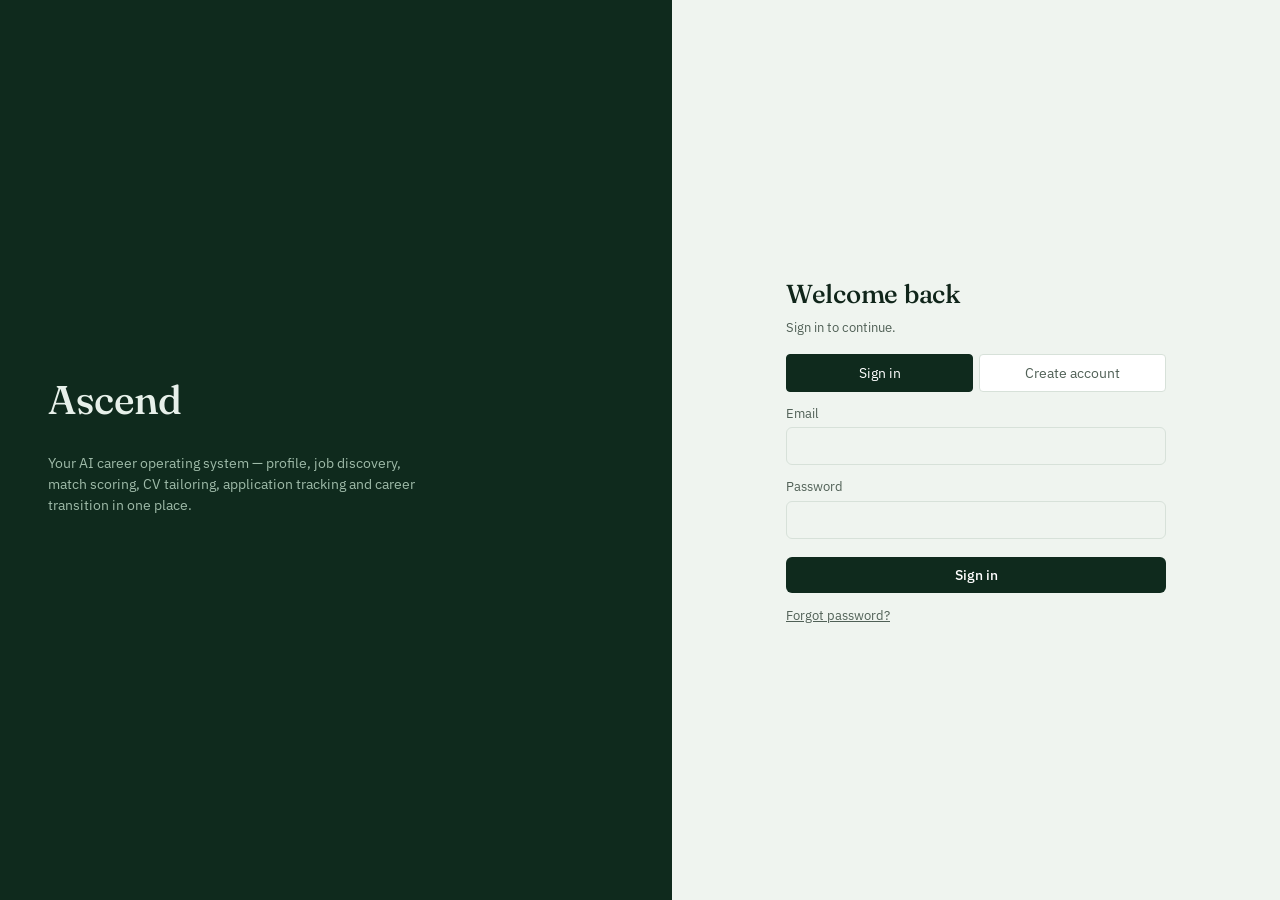
==== commit 5ed0f387: "Add files via upload" ====
--- a/frontend/public/index.html
+++ b/frontend/public/index.html
@@ -363,6 +363,111 @@
 .suggest-list .s-empty { cursor: default; color: var(--text-mid); }
 .also-in { font-size: 12px; color: var(--text-mid); margin-top: 4px; }
 @media (max-width: 560px) { .sf-go { width: 100%; } .sf-filters { flex-direction: column; align-items: stretch; } .sf-mini { justify-content: space-between; } }
+
+/* ================= Polish pass: tighter, more consistent ================= */
+body { font-size: 14px; line-height: 1.45; -webkit-font-smoothing: antialiased; }
+:root { --radius-m: 10px; --shadow-1: 0 1px 2px rgba(16,37,26,.05); --focus: 0 0 0 3px rgba(47,143,93,.28); }
+
+/* use the screen: centred, wider column; the top bar lines up with it */
+.content { max-width: 1240px; margin: 0 auto; padding: 24px 32px 64px; }
+.topbar { padding-left: max(32px, calc((100% - 1240px) / 2 + 32px)); padding-right: max(32px, calc((100% - 1240px) / 2 + 32px)); }
+.topbar h1 { font-size: 24px; }
+
+/* sidebar */
+.brand { padding-bottom: 24px; }
+.nav-group { margin-bottom: 14px; }
+.nav-label { font-size: 11px; letter-spacing: .04em; text-transform: uppercase; margin: 6px 0 4px; }
+.nav-item { padding: 8px 20px 8px 21px; font-size: 14px; gap: 11px; border-radius: 0 8px 8px 0; margin-right: 12px; width: calc(100% - 12px); }
+.nav-icon { width: 17px; height: 17px; opacity: .9; }
+.nav-item.active .nav-icon { color: var(--leaf); opacity: 1; }
+
+/* panels + headings: clearer hierarchy */
+.panel { padding: 18px 20px; box-shadow: var(--shadow-1); }
+.section-title { font-size: 14.5px; font-weight: 600; color: var(--text-dark); margin: 0 0 12px; letter-spacing: -.005em; }
+.section-title .muted { font-weight: 400; font-size: 13px; }
+.panel-head { margin-bottom: 8px; }
+
+/* one number style everywhere (no serif digits) */
+.stat-num, .match-score, .domain-score, .kpi-value, .rec-score .n {
+  font-family: 'IBM Plex Sans', sans-serif; font-weight: 600; font-variant-numeric: tabular-nums; letter-spacing: -.01em; }
+.stat-num { font-size: 28px; }
+.kpi-value { font-size: 28px; }
+
+/* buttons + inputs: same heights, visible focus */
+.btn { display: inline-flex; align-items: center; justify-content: center; gap: 6px; min-height: 36px; padding: 0 16px; border-radius: 6px;
+  transition: background .15s, border-color .15s, color .15s; white-space: nowrap; }
+.btn-sm { min-height: 30px; padding: 0 12px; font-size: 12.5px; }
+.btn-moss { background: var(--moss-deep); color: #fff; }  /* white on deep moss: 6:1 contrast */
+.btn-moss:hover { background: #1A5536; }
+:root[data-theme="dark"] .btn-ghost { color: var(--text-dark); }
+input[type=text], input[type=number], input[type=email], input[type=password], input[type=date], select, textarea {
+  border-radius: 6px; min-height: 38px; transition: border-color .15s, box-shadow .15s; }
+input:focus, select:focus, textarea:focus, .btn:focus-visible, .nav-item:focus-visible { outline: none; border-color: var(--moss); box-shadow: var(--focus); }
+label.field-label { margin: 12px 0 5px; }
+
+/* job cards: one compact row — details left, score + action right */
+.job-card { border: 1px solid var(--paper-line); border-left: 3px solid var(--paper-line); border-radius: 8px; padding: 12px 16px;
+  margin-bottom: 8px; align-items: center; flex-wrap: nowrap; box-shadow: var(--shadow-1); transition: border-color .15s; }
+.job-card:hover { border-color: var(--text-mid); }
+.job-card.gem { border-left-color: var(--moss); }
+.job-card > div:first-child { min-width: 0; flex: 1; }
+.job-title { font-size: 15px; }
+.job-side { display: flex; align-items: center; gap: 14px; flex-shrink: 0; }
+.job-side .match-score { font-size: 18px; }
+.ind-tag { margin-left: 8px; }
+@media (max-width: 640px) { .job-card { flex-wrap: wrap; } .job-side { width: 100%; justify-content: space-between; } }
+
+/* dashboard "top matches": shorter rows */
+.rec { padding: 12px 0; gap: 14px; align-items: center; }
+.rec-title { font-size: 15px; }
+.rec-meta { margin-top: 1px; }
+.rec-why { gap: 2px 14px; margin-top: 5px; font-size: 12.5px; }
+.rec-why span { background: none; border: 0; padding: 0; color: var(--text-mid); }
+.rec-why span::before { content: "✓"; color: var(--moss); font-weight: 600; margin-right: 5px; }
+.rec-actions { flex-direction: row; gap: 6px; }
+@media (max-width: 560px) { .rec-actions { padding-left: 0; } }
+.also-in { margin-top: 3px; }
+.via { font-size: 12px; }
+
+/* KPI tiles */
+.kpi-label { font-size: 13px; font-weight: 500; color: var(--text-mid); }
+.kpi-row { gap: 16px; margin-bottom: 16px; }
+.dash-main, .dash-charts { gap: 16px; }
+.dash-main { margin-bottom: 16px; }
+
+/* chips, kanban, misc */
+.competency-chip { border-radius: 999px; padding: 3px 10px; }
+.kanban { gap: 12px; }
+.kanban-col { min-width: 210px; }
+.kanban-col-head { font-weight: 600; color: var(--text-dark); font-size: 13px; }
+.kanban-col-head span:last-child { color: var(--text-mid); font-weight: 500; }
+.kanban-card { border-radius: 8px; padding: 12px; box-shadow: var(--shadow-1); }
+.kanban-card .job-link { background: none; border: 0; padding: 0; text-align: left; color: var(--text-mid); font-size: 13px; }
+.kanban-card .job-link:hover { color: var(--text-dark); text-decoration: underline; }
+.hidden-gem-strip { border-radius: var(--radius-m); }
+#toast { border-radius: 8px; box-shadow: 0 8px 24px rgba(0,0,0,.18); }
+.modal { border-radius: 12px; }
+.empty { border-radius: var(--radius-m); }
+
+@media (max-width: 520px) {
+  .kpi-row { grid-template-columns: 1fr 1fr; gap: 10px; }
+  .kpi { padding: 14px; }
+  .kpi-value { font-size: 24px; }
+  .kpi-sub { font-size: 11.5px; }
+  .content { padding: 16px 14px 56px; }
+  .job-card { padding: 12px 14px; }
+}
+label.btn { cursor: pointer; }
+/* dark mode: text on the dark "ink" surfaces must stay light */
+.btn-primary, #toast, .auth-tabs button.active { color: #fff; }
+:root[data-theme="dark"] .btn-primary { background: var(--moss-deep); }
+:root[data-theme="dark"] .btn-primary:hover { background: #1A5536; }
+:root[data-theme="dark"] .pill-moss { background: rgba(111,190,140,.16); color: var(--leaf); filter: none; }
+@media (prefers-color-scheme: dark) {
+  :root:not([data-theme="light"]) .btn-primary { background: var(--moss-deep); }
+  :root:not([data-theme="light"]) .btn-primary:hover { background: #1A5536; }
+  :root:not([data-theme="light"]) .pill-moss { background: rgba(111,190,140,.16); color: var(--leaf); }
+}
 </style></head><body>
 <div id="toast"></div>
 <div id="applyPrompt" class="apply-prompt" role="dialog" aria-live="polite" hidden>
@@ -424,21 +529,21 @@
       <div class="brand-sub">AI Career Operating System</div>
     </div>
     <nav class="nav-group">
-      <button class="nav-item active" data-screen="dashboard">◆ Dashboard</button>
-      <button class="nav-item" data-screen="profile">◆ My Profile</button>
-      <button class="nav-item" data-screen="jobs">◆ Job Search</button>
-      <button class="nav-item" data-screen="applications">◆ Applications</button>
-      <button class="nav-item" data-screen="analytics">◆ Analytics</button>
+      <button class="nav-item active" data-screen="dashboard"><svg class="nav-icon" viewBox="0 0 24 24" fill="none" stroke="currentColor" stroke-width="1.8" stroke-linecap="round" stroke-linejoin="round" aria-hidden="true"><rect x="3" y="3" width="7" height="9" rx="1"/><rect x="14" y="3" width="7" height="5" rx="1"/><rect x="14" y="12" width="7" height="9" rx="1"/><rect x="3" y="16" width="7" height="5" rx="1"/></svg>Dashboard</button>
+      <button class="nav-item" data-screen="profile"><svg class="nav-icon" viewBox="0 0 24 24" fill="none" stroke="currentColor" stroke-width="1.8" stroke-linecap="round" stroke-linejoin="round" aria-hidden="true"><circle cx="12" cy="8" r="4"/><path d="M4 21c1.5-4 4.5-6 8-6s6.5 2 8 6"/></svg>My Profile</button>
+      <button class="nav-item" data-screen="jobs"><svg class="nav-icon" viewBox="0 0 24 24" fill="none" stroke="currentColor" stroke-width="1.8" stroke-linecap="round" stroke-linejoin="round" aria-hidden="true"><circle cx="11" cy="11" r="7"/><path d="m20 20-4-4"/></svg>Job Search</button>
+      <button class="nav-item" data-screen="applications"><svg class="nav-icon" viewBox="0 0 24 24" fill="none" stroke="currentColor" stroke-width="1.8" stroke-linecap="round" stroke-linejoin="round" aria-hidden="true"><rect x="3" y="4" width="5" height="16" rx="1"/><rect x="10" y="4" width="5" height="11" rx="1"/><rect x="17" y="4" width="4" height="7" rx="1"/></svg>Applications</button>
+      <button class="nav-item" data-screen="analytics"><svg class="nav-icon" viewBox="0 0 24 24" fill="none" stroke="currentColor" stroke-width="1.8" stroke-linecap="round" stroke-linejoin="round" aria-hidden="true"><path d="M4 20V10M10 20V4M16 20v-7M22 20H2"/></svg>Analytics</button>
     </nav>
     <div class="nav-group">
       <div class="nav-label">Career Growth</div>
-      <button class="nav-item" data-screen="transition">◆ Career Transition</button>
-      <button class="nav-item" data-screen="interview">◆ Interview Prep</button>
-      <button class="nav-item" data-screen="branding">◆ Professional Brand</button>
-      <button class="nav-item" data-screen="intelligence">◆ Recruiter Intelligence</button>
+      <button class="nav-item" data-screen="transition"><svg class="nav-icon" viewBox="0 0 24 24" fill="none" stroke="currentColor" stroke-width="1.8" stroke-linecap="round" stroke-linejoin="round" aria-hidden="true"><path d="M4 17 10 11l4 4 6-7"/><path d="M15 8h5v5"/></svg>Career Transition</button>
+      <button class="nav-item" data-screen="interview"><svg class="nav-icon" viewBox="0 0 24 24" fill="none" stroke="currentColor" stroke-width="1.8" stroke-linecap="round" stroke-linejoin="round" aria-hidden="true"><path d="M21 12a8 8 0 0 1-11.6 7.1L4 20l1-4.6A8 8 0 1 1 21 12Z"/></svg>Interview Prep</button>
+      <button class="nav-item" data-screen="branding"><svg class="nav-icon" viewBox="0 0 24 24" fill="none" stroke="currentColor" stroke-width="1.8" stroke-linecap="round" stroke-linejoin="round" aria-hidden="true"><path d="M12 3l2.6 5.3 5.9.9-4.3 4.1 1 5.8L12 16.4 6.8 19.1l1-5.8L3.5 9.2l5.9-.9Z"/></svg>Professional Brand</button>
+      <button class="nav-item" data-screen="intelligence"><svg class="nav-icon" viewBox="0 0 24 24" fill="none" stroke="currentColor" stroke-width="1.8" stroke-linecap="round" stroke-linejoin="round" aria-hidden="true"><rect x="3" y="7" width="18" height="13" rx="2"/><path d="M8 7V5a2 2 0 0 1 2-2h4a2 2 0 0 1 2 2v2M3 13h18"/></svg>Recruiter Intelligence</button>
     </div>
     <div class="nav-group">
-      <button class="nav-item" data-screen="settings">◆ Settings</button>
+      <button class="nav-item" data-screen="settings"><svg class="nav-icon" viewBox="0 0 24 24" fill="none" stroke="currentColor" stroke-width="1.8" stroke-linecap="round" stroke-linejoin="round" aria-hidden="true"><circle cx="12" cy="12" r="3"/><path d="M19.4 15a1.7 1.7 0 0 0 .3 1.8l.1.1a2 2 0 1 1-2.8 2.8l-.1-.1a1.7 1.7 0 0 0-1.8-.3 1.7 1.7 0 0 0-1 1.5V21a2 2 0 1 1-4 0v-.1a1.7 1.7 0 0 0-1.1-1.5 1.7 1.7 0 0 0-1.8.3l-.1.1a2 2 0 1 1-2.8-2.8l.1-.1a1.7 1.7 0 0 0 .3-1.8 1.7 1.7 0 0 0-1.5-1H3a2 2 0 1 1 0-4h.1a1.7 1.7 0 0 0 1.5-1.1 1.7 1.7 0 0 0-.3-1.8l-.1-.1a2 2 0 1 1 2.8-2.8l.1.1a1.7 1.7 0 0 0 1.8.3H9a1.7 1.7 0 0 0 1-1.5V3a2 2 0 1 1 4 0v.1a1.7 1.7 0 0 0 1 1.5 1.7 1.7 0 0 0 1.8-.3l.1-.1a2 2 0 1 1 2.8 2.8l-.1.1a1.7 1.7 0 0 0-.3 1.8V9a1.7 1.7 0 0 0 1.5 1H21a2 2 0 1 1 0 4h-.1a1.7 1.7 0 0 0-1.5 1Z"/></svg>Settings</button>
     </div>
     <div class="sidebar-foot">
       <button class="profile-chip" id="identityChip" style="background:none; border:none; width:100%; text-align:left; padding:0;">
@@ -552,7 +657,7 @@
             <div class="panel" style="margin-bottom:18px;">
               <div class="section-title">Master CV</div>
               <p class="small muted" style="margin-top:0;">Upload your CV as a PDF, Word (.docx) or .txt file. We read it, add the skills we find, and use it when tailoring CVs. Uploading again replaces it.</p>
-              <label class="btn btn-primary btn-sm" style="display:inline-block;">Choose file
+              <label class="btn btn-primary btn-sm">Choose file
                 <input type="file" id="cvFileInput" accept=".pdf,.docx,.txt" style="display:none;">
               </label>
               <div id="cvCurrent" class="small" style="margin-top:10px;"></div>
@@ -1010,6 +1115,7 @@
     return '<div class="also-in">Also advertised in ' + a.slice(0, 3).map(esc).join('; ') + (a.length > 3 ? ' and ' + (a.length - 3) + ' more' : '') + '</div>';
   }
   function viaLine(j) { return j && j.via === 'adzuna' ? '<div class="via">' + ADZUNA_LINK + '</div>' : ''; }
+  function viaInline(j) { return j && j.via === 'adzuna' ? ' · <span class="via">' + ADZUNA_LINK + '</span>' : ''; }
 
   // Shared tooltip for every chart: positioned near the pointer or the focused bar.
   var tip = $('chartTip');
@@ -1089,8 +1195,8 @@
   function recCard(j) {
     var meta = [j.company, j.location, j.is_remote && !/remote/i.test(j.location || '') ? 'Remote' : '', j.date_posted ? 'Posted ' + shortDate(j.date_posted) : '', j.industry && j.industry !== 'Other' ? j.industry : ''].filter(Boolean).map(esc).join(' · ');
     return '<div class="rec"><div class="rec-score" title="Quick-fit score out of 100"><div class="n">' + esc(j.fit_score) + '</div><div class="bar"><i style="width:' + Math.max(0, Math.min(100, j.fit_score)) + '%"></i></div></div>' +
-      '<div class="rec-body"><button class="rec-title" data-job="' + esc(j.id) + '">' + esc(j.title) + '</button><div class="rec-meta">' + meta + '</div>' +
-      alsoIn(j) + (j.fit_reasons && j.fit_reasons.length ? '<div class="rec-why">' + j.fit_reasons.map(function (r) { return '<span>' + esc(r) + '</span>'; }).join('') + '</div>' : '') + viaLine(j) + '</div>' +
+      '<div class="rec-body"><button class="rec-title" data-job="' + esc(j.id) + '">' + esc(j.title) + '</button><div class="rec-meta">' + meta + viaInline(j) + '</div>' +
+      alsoIn(j) + (j.fit_reasons && j.fit_reasons.length ? '<div class="rec-why">' + j.fit_reasons.map(function (r) { return '<span>' + esc(r) + '</span>'; }).join('') + '</div>' : '') + '</div>' +
       '<div class="rec-actions"><button class="btn btn-ghost btn-sm" data-job="' + esc(j.id) + '">View</button><button class="btn btn-moss btn-sm" data-save-job="' + esc(j.id) + '">Save</button></div></div>';
   }
   $('dashRecommended').addEventListener('click', function (e) {
@@ -1309,8 +1415,8 @@
     var meta = [j.location, j.is_remote && !/remote/i.test(j.location || '') ? 'Remote' : '', sal, j.date_posted ? 'Posted ' + shortDate(j.date_posted) : ''].filter(Boolean).map(esc).join(' · ');
     var score = j.match_score ? '<div class="match-score ' + (j.match_score >= 80 ? 'high' : j.match_score >= 60 ? 'mid' : 'low') + '">' + esc(j.match_score) + '%</div>' : '';
     return '<div class="job-card ' + cls + '"><div><div class="job-title">' + esc(j.title) + (j.company ? ' — ' + esc(j.company) : '') +
-      (j.is_hidden_gem ? ' <span class="pill pill-moss">💎 Hidden Gem</span>' : '') + (j.industry && j.industry !== 'Other' ? '<span class="ind-tag">' + esc(j.industry) + '</span>' : '') + '</div><div class="job-meta">' + meta + '</div>' +
-      alsoIn(j) + viaLine(j) + '<div style="margin-top:8px;"><button class="btn btn-ghost btn-sm" data-job="' + esc(j.id) + '">View details</button></div></div>' + score + '</div>';
+      (j.is_hidden_gem ? ' <span class="pill pill-moss">💎 Hidden Gem</span>' : '') + (j.industry && j.industry !== 'Other' ? '<span class="ind-tag">' + esc(j.industry) + '</span>' : '') + '</div><div class="job-meta">' + meta + viaInline(j) + '</div>' +
+      alsoIn(j) + '</div><div class="job-side">' + score + '<button class="btn btn-ghost btn-sm" data-job="' + esc(j.id) + '">View details</button></div></div>';
   }
   function searchParams() {
     var f = $('jobSearchForm'), q = [];
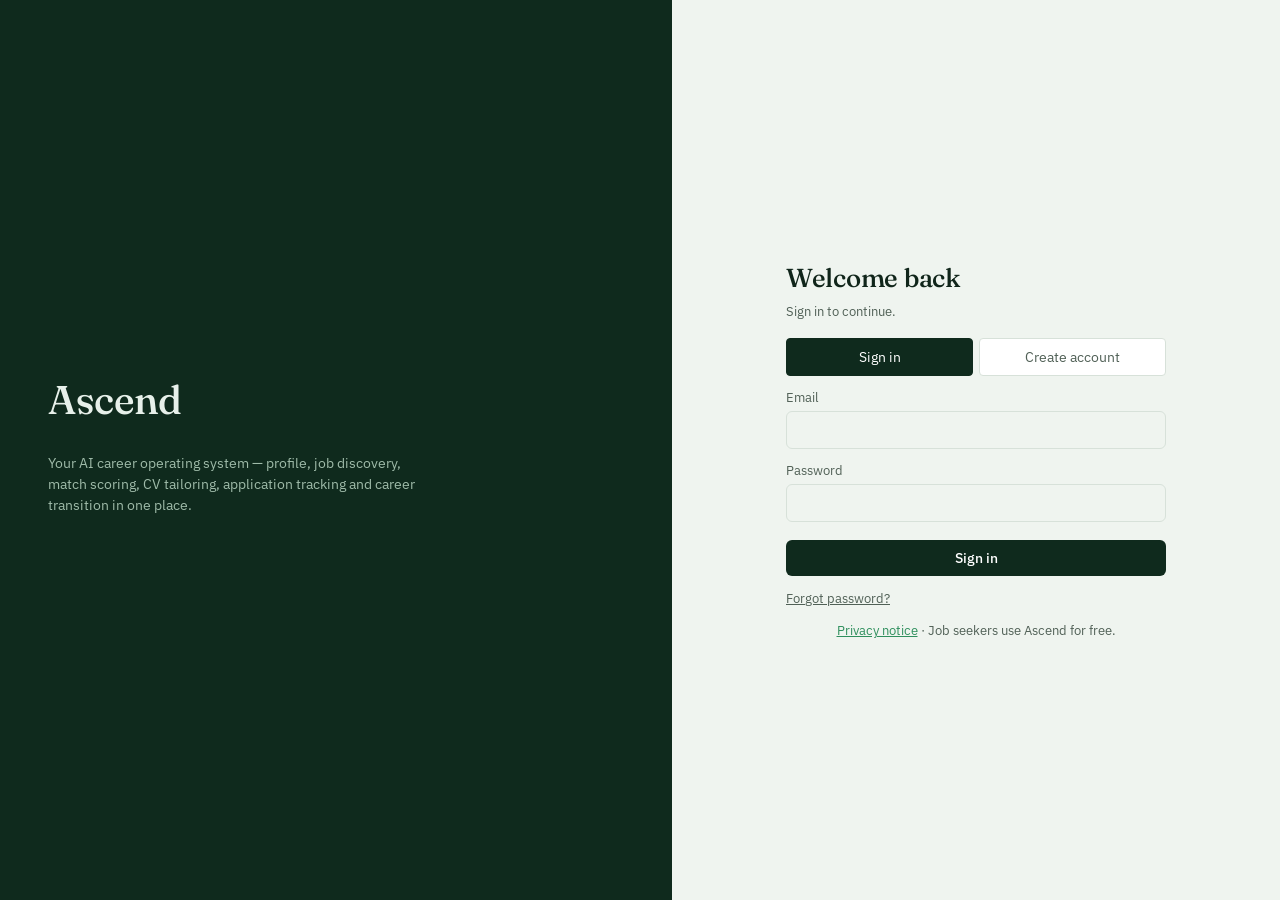
==== commit 3e95e9e7: "Add files via upload" ====
--- a/frontend/public/index.html
+++ b/frontend/public/index.html
@@ -218,7 +218,7 @@
 }
 .menu-toggle { display: none; width: 36px; height: 36px; align-items: center; justify-content: center; border-radius: 50%; border: 1px solid var(--paper-line); background: var(--paper-2); }
 /* ---------- Additions for the live app ---------- */
-select, input[type=number], input[type=email], input[type=password], input[type=date] {
+select, input[type=number], input[type=email], input[type=password], input[type=date], input[type=tel] {
   width: 100%; font-family: inherit; font-size: 13.5px; padding: 9px 11px; border-radius: var(--radius-s);
   border: 1px solid var(--paper-line); background: var(--paper); color: var(--text-dark);
 }
@@ -237,6 +237,49 @@
 .apply-prompt .ap-job { font-size: 13px; color: var(--text-mid); margin: 4px 0 12px; }
 .apply-prompt .ap-actions { display: flex; gap: 8px; flex-wrap: wrap; }
 .kanban-card .mark-applied { margin-top: 8px; width: 100%; }
+.verify-banner { display: flex; align-items: center; justify-content: space-between; gap: 12px; flex-wrap: wrap; margin-bottom: 16px;
+  padding: 10px 14px; border: 1px solid var(--paper-line); border-left: 4px solid var(--leaf); border-radius: 8px; background: var(--paper-2); font-size: 13.5px; }
+.verify-banner[hidden] { display: none; }
+/* CV builder */
+.cvb-intro { display: flex; justify-content: space-between; align-items: center; gap: 16px; flex-wrap: wrap; margin-bottom: 16px; }
+.cvb-intro > div:first-child { flex: 1 1 380px; }
+.cvb-actions { display: flex; align-items: center; gap: 8px; flex-wrap: wrap; }
+.cvb-sec { margin-bottom: 14px; }
+.cvb-grid { display: grid; grid-template-columns: 1fr 1fr; gap: 0 14px; }
+.cvb-field.wide, .cvb-grid > .sf-check { grid-column: 1 / -1; }
+.cvb-grid > .sf-check { margin-top: 12px; }
+.cvb-hint { font-size: 12px; color: var(--text-mid); margin-top: 5px; }
+.cvb-tip { font-size: 12.5px; color: var(--text-mid); background: var(--paper); border-left: 3px solid var(--leaf); padding: 8px 12px; border-radius: 0 6px 6px 0; margin: 10px 0 4px; }
+.cvb-item { border: 1px solid var(--paper-line); border-radius: 8px; padding: 6px 14px 14px; margin-top: 10px; }
+.cvb-item-head { display: flex; justify-content: space-between; align-items: center; }
+.cvb-item-head /* scam warnings */
+.scam-tag { display: inline-block; margin-left: 8px; font-size: 11.5px; font-weight: 600; border-radius: 999px; padding: 2px 9px; vertical-align: 1px;
+  color: #8A4B00; background: rgba(214,140,30,.16); }
+.scam-tag.high { color: var(--brick-deep); background: rgba(193,85,63,.14); }
+:root[data-theme="dark"] .scam-tag { color: #F2C27A; } :root[data-theme="dark"] .scam-tag.high { color: #F0A493; }
+@media (prefers-color-scheme: dark) { :root:not([data-theme="light"]) .scam-tag { color: #F2C27A; } :root:not([data-theme="light"]) .scam-tag.high { color: #F0A493; } }
+.scam-box { border: 1px solid rgba(214,140,30,.45); border-left: 4px solid #D68C1E; background: rgba(214,140,30,.07); border-radius: 8px; padding: 10px 14px; margin: 0 0 14px; font-size: 13px; }
+.scam-box.high { border-color: rgba(193,85,63,.5); border-left-color: var(--brick); background: rgba(193,85,63,.07); }
+.scam-box ul { margin: 6px 0 8px 18px; padding: 0; }
+.scam-box li { margin-bottom: 3px; }
+.safety-note { margin-top: 14px; font-size: 13px; padding: 10px 14px; border-radius: 8px; background: var(--paper-2); border: 1px solid var(--paper-line); border-left: 4px solid var(--brick); }
+.link-btn { margin-top: 6px; }
+.cvb-examples { display: grid; gap: 8px; margin-top: 10px; }
+.cvb-example { text-align: left; font-size: 12.5px; line-height: 1.45; color: var(--text-mid); background: var(--paper); border: 1px dashed var(--paper-line); border-radius: 8px; padding: 9px 12px; }
+.cvb-example:hover { border-color: var(--moss); color: var(--text-dark); }
+.cvb-chips { display: flex; flex-wrap: wrap; gap: 6px; margin-top: 6px; }
+.cvb-chip { font-size: 12.5px; border: 1px solid var(--paper-line); background: var(--paper-2); color: var(--text-dark); border-radius: 999px; padding: 4px 11px; }
+.cvb-chip:hover { border-color: var(--moss); }
+@media (max-width: 640px) {
+  .cvb-grid { grid-template-columns: 1fr; }
+  .cvb-actions { width: 100%; }
+  .cvb-actions .btn { flex: 1; }
+  #screen-cvbuilder { padding-bottom: 40px; }
+}
+.opp-tag { display: inline-block; margin-left: 8px; font-size: 11.5px; font-weight: 600; color: var(--moss-deep); background: rgba(47,143,93,.12);
+  border-radius: 999px; padding: 2px 9px; vertical-align: 1px; }
+:root[data-theme="dark"] .opp-tag { color: var(--leaf); background: rgba(111,190,140,.16); }
+@media (prefers-color-scheme: dark) { :root:not([data-theme="light"]) .opp-tag { color: var(--leaf); background: rgba(111,190,140,.16); } }
 .link-btn { background: none; border: none; padding: 0; margin-top: 14px; color: var(--text-mid); text-decoration: underline; font-size: 13px; cursor: pointer; display: block; }
 .chip-x { border: none; background: none; color: var(--text-mid); padding: 0 0 0 6px; font-size: 13px; }
 .btn[disabled] { opacity: .55; cursor: default; }
@@ -400,7 +443,7 @@
 .btn-moss { background: var(--moss-deep); color: #fff; }  /* white on deep moss: 6:1 contrast */
 .btn-moss:hover { background: #1A5536; }
 :root[data-theme="dark"] .btn-ghost { color: var(--text-dark); }
-input[type=text], input[type=number], input[type=email], input[type=password], input[type=date], select, textarea {
+input[type=text], input[type=number], input[type=email], input[type=password], input[type=date], input[type=tel], select, textarea {
   border-radius: 6px; min-height: 38px; transition: border-color .15s, box-shadow .15s; }
 input:focus, select:focus, textarea:focus, .btn:focus-visible, .nav-item:focus-visible { outline: none; border-color: var(--moss); box-shadow: var(--focus); }
 label.field-label { margin: 12px 0 5px; }
@@ -468,6 +511,18 @@
   :root:not([data-theme="light"]) .btn-primary:hover { background: #1A5536; }
   :root:not([data-theme="light"]) .pill-moss { background: rgba(111,190,140,.16); color: var(--leaf); }
 }
+
+/* ---------- privacy ---------- */
+.consent-line { display:flex; align-items:flex-start; gap:8px; margin-top:14px; font-size:13px; line-height:1.4; }
+.consent-line input { width:auto; margin-top:2px; flex:none; }
+.link-inline { background:none; border:0; padding:0; color:var(--moss); text-decoration:underline; cursor:pointer; font:inherit; }
+.auth-foot { margin-top:14px; text-align:center; }
+.modal.privacy { max-width:640px; max-height:85vh; overflow-y:auto; }
+.modal.privacy h3 { font-size:14.5px; margin:16px 0 4px; }
+.modal.privacy ul { margin:4px 0 8px; padding-left:20px; }
+.modal.privacy li, .modal.privacy p { font-size:13.5px; line-height:1.55; }
+.btn-danger { background:var(--brick-deep); color:#fff; border:1px solid var(--brick-deep); }
+.btn-danger:hover { background:var(--brick); }
 </style></head><body>
 <div id="toast"></div>
 <div id="applyPrompt" class="apply-prompt" role="dialog" aria-live="polite" hidden>
@@ -499,12 +554,36 @@
         <label class="field-label">Password</label>
         <input type="password" id="authPassword" autocomplete="current-password" required minlength="8">
         <div class="small muted" id="pwHint" style="display:none; margin-top:6px;">At least 8 characters.</div>
+        <label class="consent-line" id="consentLine" style="display:none;">
+          <input type="checkbox" id="privacyAgree"> <span>I have read and agree to the <button type="button" class="link-inline" data-privacy>Privacy notice</button></span>
+        </label>
         <button class="btn btn-primary" style="width:100%; margin-top:18px;" id="authSubmit" type="submit">Sign in</button>
       </form>
       <div class="note warn" id="authError" style="display:none;"></div>
       <button type="button" class="link-btn" id="forgotLink">Forgot password?</button>
+      <div class="auth-foot small muted"><button type="button" class="link-inline" data-privacy>Privacy notice</button> · Job seekers use Ascend for free.</div>
+      <form id="forgotForm" style="display:none;">
+        <div class="small muted" style="margin-top:6px;">Enter the email you signed up with and we'll email you a link to choose a new password.</div>
+        <label class="field-label">Email</label>
+        <input type="email" id="forgotEmail" autocomplete="email" required>
+        <button class="btn btn-primary" style="width:100%; margin-top:18px;" type="submit" id="forgotSubmit">Email me a reset link</button>
+        <div class="note" id="forgotDone" style="display:none;"></div>
+        <div class="note warn" id="forgotError" style="display:none;"></div>
+        <button type="button" class="link-btn" id="useCodeLink">Have a reset code instead?</button>
+        <button type="button" class="link-btn" id="forgotBack">Back to sign in</button>
+      </form>
+      <form id="newPwForm" style="display:none;">
+        <div class="small muted" style="margin-top:6px;">Choose a new password for your account.</div>
+        <label class="field-label">New password</label>
+        <input type="password" id="newPw" autocomplete="new-password" required minlength="8">
+        <label class="field-label">New password again</label>
+        <input type="password" id="newPw2" autocomplete="new-password" required minlength="8">
+        <button class="btn btn-primary" style="width:100%; margin-top:18px;" type="submit" id="newPwSubmit">Save new password</button>
+        <div class="note warn" id="newPwError" style="display:none;"></div>
+        <button type="button" class="link-btn" id="newPwBack">Back to sign in</button>
+      </form>
       <form id="resetForm" style="display:none;" autocomplete="off">
-        <div class="small muted" style="margin-top:6px;">Enter your account email, the reset code you saved in Railway, and a new password.</div>
+        <div class="small muted" style="margin-top:6px;">For the site owner: enter the account email, the reset code saved in Railway, and a new password.</div>
         <label class="field-label">Email</label>
         <input type="email" id="resetEmail" autocomplete="email" required>
         <label class="field-label">Reset code</label>
@@ -531,6 +610,7 @@
     <nav class="nav-group">
       <button class="nav-item active" data-screen="dashboard"><svg class="nav-icon" viewBox="0 0 24 24" fill="none" stroke="currentColor" stroke-width="1.8" stroke-linecap="round" stroke-linejoin="round" aria-hidden="true"><rect x="3" y="3" width="7" height="9" rx="1"/><rect x="14" y="3" width="7" height="5" rx="1"/><rect x="14" y="12" width="7" height="9" rx="1"/><rect x="3" y="16" width="7" height="5" rx="1"/></svg>Dashboard</button>
       <button class="nav-item" data-screen="profile"><svg class="nav-icon" viewBox="0 0 24 24" fill="none" stroke="currentColor" stroke-width="1.8" stroke-linecap="round" stroke-linejoin="round" aria-hidden="true"><circle cx="12" cy="8" r="4"/><path d="M4 21c1.5-4 4.5-6 8-6s6.5 2 8 6"/></svg>My Profile</button>
+      <button class="nav-item" data-screen="cvbuilder"><svg class="nav-icon" viewBox="0 0 24 24" fill="none" stroke="currentColor" stroke-width="1.8" stroke-linecap="round" stroke-linejoin="round" aria-hidden="true"><path d="M14 3H7a2 2 0 0 0-2 2v14a2 2 0 0 0 2 2h10a2 2 0 0 0 2-2V8Z"/><path d="M14 3v5h5M9 13h6M9 17h4"/></svg>CV Builder</button>
       <button class="nav-item" data-screen="jobs"><svg class="nav-icon" viewBox="0 0 24 24" fill="none" stroke="currentColor" stroke-width="1.8" stroke-linecap="round" stroke-linejoin="round" aria-hidden="true"><circle cx="11" cy="11" r="7"/><path d="m20 20-4-4"/></svg>Job Search</button>
       <button class="nav-item" data-screen="applications"><svg class="nav-icon" viewBox="0 0 24 24" fill="none" stroke="currentColor" stroke-width="1.8" stroke-linecap="round" stroke-linejoin="round" aria-hidden="true"><rect x="3" y="4" width="5" height="16" rx="1"/><rect x="10" y="4" width="5" height="11" rx="1"/><rect x="17" y="4" width="4" height="7" rx="1"/></svg>Applications</button>
       <button class="nav-item" data-screen="analytics"><svg class="nav-icon" viewBox="0 0 24 24" fill="none" stroke="currentColor" stroke-width="1.8" stroke-linecap="round" stroke-linejoin="round" aria-hidden="true"><path d="M4 20V10M10 20V4M16 20v-7M22 20H2"/></svg>Analytics</button>
@@ -569,6 +649,10 @@
     </div>
 
     <div class="content">
+      <div class="verify-banner" id="verifyBanner" hidden>
+        <span>Please confirm your email: we sent a link to <b id="verifyEmail"></b>. It lets you reset your password if you forget it.</span>
+        <button type="button" class="btn btn-ghost btn-sm" id="resendVerify">Resend email</button>
+      </div>
 
       <!-- DASHBOARD -->
       <section class="screen active" id="screen-dashboard">
@@ -625,6 +709,22 @@
         </div>
         <div class="small muted" id="dashSources" style="margin-top:12px;"></div>
         <div id="chartTip" class="chart-tip" role="tooltip" hidden></div>
+      </section>
+
+      <!-- CV BUILDER -->
+      <section class="screen" id="screen-cvbuilder">
+        <div class="panel cvb-intro">
+          <div>
+            <div class="section-title" style="margin-bottom:4px;">Build a professional CV, free</div>
+            <div class="small muted">No CV yet, or not happy with yours? Fill in the sections below. Never had a formal job? That's fine: volunteering, helping at a family business, school leadership and projects all count. Your answers save automatically.</div>
+          </div>
+          <div class="cvb-actions">
+            <span class="small muted" id="cvbStatus"></span>
+            <button type="button" class="btn btn-ghost btn-sm" id="cvbPdf">Download PDF</button>
+            <button type="button" class="btn btn-primary btn-sm" id="cvbMaster">Use as my CV</button>
+          </div>
+        </div>
+        <div id="cvbForm"><div class="small muted"><span class="spinner"></span> Loading…</div></div>
       </section>
 
       <!-- PROFILE -->
@@ -716,6 +816,9 @@
             <button class="btn btn-primary sf-go" type="submit">Search</button>
           </div>
           <div class="sf-row sf-filters">
+            <label class="sf-mini">Experience
+              <select name="experience" id="jobExperience"><option value="">Any</option><option value="none">No experience needed</option></select>
+            </label>
             <label class="sf-mini">Industry
               <select name="industry" id="jobIndustry"><option value="">All industries</option></select>
             </label>
@@ -736,6 +839,7 @@
         <div id="gemList"></div>
         <div id="jobList"></div>
         <div class="row" id="jobPager" style="justify-content:center; margin-top:12px;"></div>
+        <div class="safety-note"><b>Stay safe:</b> never pay money to get a job, a learnership or training. Real employers don't ask for fees, and never ask for your bank PIN or passwords.</div>
         <div class="small muted via" style="text-align:center; margin-top:10px;">South African listings: <a href="https://www.adzuna.co.za" target="_blank" rel="noopener noreferrer">Jobs by Adzuna</a></div>
       </section>
 
@@ -844,6 +948,14 @@
           <div class="small" id="settingsEmail"></div>
         </div>
         <div class="panel" style="margin-bottom:16px;">
+          <div class="section-title">Your data</div>
+          <p class="small muted" style="margin-top:0;">You own your information. Read the <button type="button" class="link-inline" data-privacy>Privacy notice</button> to see what we keep and why.</p>
+          <div class="row" style="gap:10px; flex-wrap:wrap;">
+            <button type="button" class="btn btn-ghost btn-sm" id="exportBtn">Download my data</button>
+            <button type="button" class="btn btn-danger btn-sm" id="deleteAccBtn">Delete my account</button>
+          </div>
+        </div>
+        <div class="panel" style="margin-bottom:16px;">
           <div class="section-title">Appearance</div>
           <div class="small muted">Theme follows your system by default — use the 🌙 button in the top bar to switch.</div>
         </div>
@@ -857,6 +969,71 @@
       </section>
 
     </div>
+  </div>
+</div>
+
+<!-- PRIVACY NOTICE -->
+<div class="overlay" id="privacyModal">
+  <div class="modal privacy">
+    <button class="modal-close" data-close="privacyModal" aria-label="Close">×</button>
+    <h2>Privacy notice</h2>
+    <p class="small muted">Last updated 3 October 2026. Written in plain language, as South Africa's Protection of Personal Information Act (POPIA) asks.</p>
+    <h3>Who we are</h3>
+    <p>Ascend is a free career tool for job seekers in South Africa. Questions about your information: <span class="privacy-contact">use the contact on this site</span>.</p>
+    <h3>What we collect</h3>
+    <ul>
+      <li>Your email address and password (the password is stored scrambled, so nobody can read it, not even us).</li>
+      <li>What you put in your profile and CV: name, contact details, work history, education, skills and the career you want.</li>
+      <li>Files you upload, such as your CV and certificates.</li>
+      <li>The jobs you save and apply for, and notes you add.</li>
+    </ul>
+    <p>We don't ask for your ID number, bank details, race, health or religion. Please don't put them in your CV on Ascend.</p>
+    <h3>Why we use it</h3>
+    <ul>
+      <li>To match you to jobs and show how well you fit.</li>
+      <li>To build and improve your CV, and to track your applications.</li>
+      <li>To send you account emails (confirming your email, resetting your password).</li>
+    </ul>
+    <p>We never sell your information, and we don't show you adverts.</p>
+    <h3>Who else sees it</h3>
+    <ul>
+      <li><b>Employers do not</b>, unless you send them your CV yourself.</li>
+      <li>Our service providers, only to run Ascend: Railway (hosting, in the United States) and Brevo (email, in the European Union). Their countries have data protection laws, and they may only use your information to provide their service to us.</li>
+      <li>If you switch on "Pooled analytics" in Settings, your outcomes are counted in anonymous totals of 5 or more people. Nobody can see yours.</li>
+    </ul>
+    <h3>How long we keep it</h3>
+    <p>For as long as you have an account. When you delete your account, your information is removed straight away. Backups are overwritten within about 30 days.</p>
+    <h3>Your rights</h3>
+    <ul>
+      <li>See everything we hold: Settings → <b>Download my data</b>.</li>
+      <li>Correct it: edit your Profile at any time.</li>
+      <li>Delete it: Settings → <b>Delete my account</b>.</li>
+      <li>Object or ask questions: email the contact above.</li>
+      <li>Complain to the Information Regulator: <a href="https://inforegulator.org.za" target="_blank" rel="noopener">inforegulator.org.za</a>.</li>
+    </ul>
+    <h3>Keeping it safe</h3>
+    <p>Connections to Ascend are encrypted. Never share your password, and remember: a real employer will never ask you to pay for a job.</p>
+  </div>
+</div>
+
+<!-- DELETE ACCOUNT -->
+<div class="overlay" id="deleteModal">
+  <div class="modal" style="max-width:460px;">
+    <button class="modal-close" data-close="deleteModal" aria-label="Close">×</button>
+    <h2>Delete your account?</h2>
+    <p>This removes your profile, CVs, uploaded files, saved jobs and applications <b>for good</b>. It can't be undone.</p>
+    <p class="small muted">Want a copy first? Use "Download my data" before you delete.</p>
+    <form id="deleteForm" autocomplete="off">
+      <label class="field-label">Your password</label>
+      <input type="password" id="delPw" autocomplete="current-password" required>
+      <label class="field-label">Type DELETE to confirm</label>
+      <input type="text" id="delConfirm" autocomplete="off" required>
+      <div class="note warn" id="delError" style="display:none;"></div>
+      <div class="row" style="gap:10px; margin-top:18px; justify-content:flex-end;">
+        <button type="button" class="btn btn-ghost" data-close="deleteModal">Cancel</button>
+        <button type="submit" class="btn btn-danger" id="delSubmit">Delete my account</button>
+      </div>
+    </form>
   </div>
 </div>
 
@@ -938,7 +1115,7 @@
     if (body instanceof FormData) payload = body;
     else if (body !== undefined) { headers['Content-Type'] = 'application/json'; payload = JSON.stringify(body); }
     return fetch(API + path, { method: method, headers: headers, body: payload }).then(function (r) {
-      if (r.status === 401 && session && !opts.retried && path.indexOf('/auth/') !== 0) {
+      if (r.status === 401 && session && !opts.retried && !/^\/auth\/(login|register|refresh|logout|forgot-password|reset-password|verify-email)/.test(path)) {
         return doRefresh().then(function () { return api(method, path, body, { retried: true }); }, function () {
           clearSession(); showAuth(); throw new Error('Your session expired — please sign in again.');
         });
@@ -965,21 +1142,53 @@
     $('authSub').textContent = mode === 'login' ? 'Sign in to continue.' : 'It takes ten seconds.';
     $('authSubmit').textContent = mode === 'login' ? 'Sign in' : 'Create account';
     $('pwHint').style.display = mode === 'register' ? 'block' : 'none';
+    $('consentLine').style.display = mode === 'register' ? 'flex' : 'none';
     $('authPassword').autocomplete = mode === 'login' ? 'current-password' : 'new-password';
     $('authError').style.display = 'none';
   }
-  function showReset(on) {
-    $('authForm').style.display = on ? 'none' : '';
-    $('resetForm').style.display = on ? '' : 'none';
-    $('forgotLink').style.display = on ? 'none' : '';
-    $('authError').style.display = 'none'; $('resetError').style.display = 'none';
-    $('authTitle').textContent = on ? 'Reset your password' : (authMode === 'login' ? 'Welcome back' : 'Create your account');
-    document.querySelector('.auth-tabs').style.display = on ? 'none' : '';
-    $('authSub').style.display = on ? 'none' : '';
-    if (on) { $('resetEmail').value = $('authEmail').value; $('resetEmail').focus(); }
-  }
-  $('forgotLink').onclick = function () { showReset(true); };
-  $('resetBack').onclick = function () { showReset(false); };
+  // which password panel is showing: false (sign-in), 'email', 'code' or 'new'
+  function showReset(mode) {
+    var forms = { email: 'forgotForm', code: 'resetForm', 'new': 'newPwForm' };
+    $('authForm').style.display = mode ? 'none' : '';
+    Object.keys(forms).forEach(function (k) { $(forms[k]).style.display = mode === k ? '' : 'none'; });
+    $('forgotLink').style.display = mode ? 'none' : '';
+    ['authError', 'resetError', 'forgotError', 'forgotDone', 'newPwError'].forEach(function (id) { $(id).style.display = 'none'; });
+    $('authTitle').textContent = mode === 'new' ? 'Choose a new password' : mode ? 'Reset your password' : (authMode === 'login' ? 'Welcome back' : 'Create your account');
+    document.querySelector('.auth-tabs').style.display = mode ? 'none' : '';
+    $('authSub').style.display = mode ? 'none' : '';
+    if (mode === 'email') { $('forgotEmail').value = $('authEmail').value; $('forgotEmail').focus(); }
+    if (mode === 'code') { $('resetEmail').value = $('forgotEmail').value || $('authEmail').value; $('resetEmail').focus(); }
+    if (mode === 'new') $('newPw').focus();
+  }
+  $('forgotLink').onclick = function () { showReset('email'); };
+  $('useCodeLink').onclick = function () { showReset('code'); };
+  $('resetBack').onclick = $('forgotBack').onclick = $('newPwBack').onclick = function () { clearHashToken(); showReset(false); };
+  $('forgotForm').addEventListener('submit', function (e) {
+    e.preventDefault();
+    var btn = $('forgotSubmit'); btn.disabled = true; $('forgotError').style.display = 'none';
+    api('POST', '/auth/forgot-password', { email: $('forgotEmail').value.trim() }).then(function (j) {
+      $('forgotDone').textContent = unwrap(j).message; $('forgotDone').style.display = 'block';
+    }).catch(function (e2) { $('forgotError').textContent = e2.message; $('forgotError').style.display = 'block'; })
+      .finally(function () { btn.disabled = false; });
+  });
+  // links from emails arrive as #reset=TOKEN or #verify=TOKEN
+  var hashToken = (function () { var m = /^#(reset|verify)=([\w-]+)$/.exec(location.hash || ''); return m ? { kind: m[1], token: m[2] } : null; })();
+  // a link pasted into an already-open tab only changes the #part: start over so it's handled
+  window.addEventListener('hashchange', function () { if (/^#(reset|verify)=/.test(location.hash)) location.reload(); });
+  function clearHashToken() { hashToken = null; if (/^#(reset|verify)=/.test(location.hash)) history.replaceState(null, '', location.pathname + location.search); }
+  $('newPwForm').addEventListener('submit', function (e) {
+    e.preventDefault();
+    var err = $('newPwError'), pw = $('newPw').value;
+    if (pw !== $('newPw2').value) { err.textContent = 'The two passwords are different.'; err.style.display = 'block'; return; }
+    if (!hashToken) { err.textContent = 'This reset link is incomplete. Please ask for a new one.'; err.style.display = 'block'; return; }
+    var btn = $('newPwSubmit'); btn.disabled = true; err.style.display = 'none';
+    api('POST', '/auth/reset-password-link', { token: hashToken.token, new_password: pw }).then(function () {
+      clearHashToken(); $('newPw').value = $('newPw2').value = '';
+      clearSession(); setAuthMode('login'); showReset(false);
+      toast('Password changed. Sign in with your new password.');
+    }).catch(function (e2) { err.textContent = e2.message; err.style.display = 'block'; })
+      .finally(function () { btn.disabled = false; });
+  });
   $('resetForm').addEventListener('submit', function (e) {
     e.preventDefault();
     var err = $('resetError'), pw = $('resetPw').value;
@@ -999,6 +1208,9 @@
   $('authForm').addEventListener('submit', function (e) {
     e.preventDefault();
     var email = $('authEmail').value.trim(), pw = $('authPassword').value;
+    if (authMode === 'register' && !$('privacyAgree').checked) {
+      $('authError').textContent = 'Please read and tick the Privacy notice box to create your account.'; $('authError').style.display = 'block'; return;
+    }
     var btn = $('authSubmit'); btn.disabled = true;
     api('POST', '/auth/' + authMode, { email: email, password: pw }).then(function (tok) {
       saveSession(tok, email); $('authPassword').value = ''; showApp(authMode === 'register');
@@ -1009,17 +1221,58 @@
     }).finally(function () { btn.disabled = false; });
   });
 
-  function showAuth() { $('appView').style.display = 'none'; $('authView').style.display = 'flex'; }
+  function showAuth() { cv = null; $('appView').style.display = 'none'; $('authView').style.display = 'flex'; }
   function showApp(isNew) {
     $('authView').style.display = 'none'; $('appView').style.display = 'flex';
     $('settingsEmail').textContent = 'Signed in as ' + (session.email || '');
     loadMeta().then(function () { showScreen(isNew ? 'profile' : (store('ascend_screen') || 'dashboard')); });
     if (isNew) toast('Account created — start by filling in your profile.');
+    checkVerified();
+  }
+  function checkVerified() {
+    get('/auth/me').then(function (m) {
+      $('verifyEmail').textContent = m.email;
+      $('verifyBanner').hidden = m.email_verified || !m.email_enabled;
+    }).catch(function () {});
   }
   $('logoutBtn').onclick = function () {
     var r = session && session.refresh;
     (r ? api('POST', '/auth/logout', { refresh_token: r }).catch(function () {}) : Promise.resolve()).then(function () { clearSession(); showAuth(); setAuthMode('login'); });
   };
+
+  // ---------------- privacy: notice, download my data, delete account ----------------
+  var privacyContactLoaded = false;
+  document.addEventListener('click', function (e) {
+    if (!(e.target.closest && e.target.closest('[data-privacy]'))) return;
+    e.preventDefault(); openModal('privacyModal');
+    if (privacyContactLoaded) return;
+    api('GET', '/auth/site-info').then(function (j) {
+      var c = (unwrap(j) || {}).privacy_contact; if (!c) return; privacyContactLoaded = true;
+      document.querySelectorAll('.privacy-contact').forEach(function (el) {
+        el.textContent = ''; var a = document.createElement('a'); a.href = 'mailto:' + c; a.textContent = c; el.appendChild(a);
+      });
+    }).catch(function () {});
+  });
+  $('exportBtn').onclick = function () {
+    var b = this; b.disabled = true;
+    apiFile('/auth/export', {}).then(function (f2) {
+      var a = document.createElement('a'); a.href = URL.createObjectURL(f2.blob); a.download = f2.name;
+      document.body.appendChild(a); a.click(); setTimeout(function () { URL.revokeObjectURL(a.href); a.remove(); }, 1000);
+      toast('Your data is downloading');
+    }).catch(fail).finally(function () { b.disabled = false; });
+  };
+  $('deleteAccBtn').onclick = function () { $('delPw').value = $('delConfirm').value = ''; $('delError').style.display = 'none'; openModal('deleteModal'); $('delPw').focus(); };
+  $('deleteForm').addEventListener('submit', function (e) {
+    e.preventDefault();
+    var err = $('delError');
+    if ($('delConfirm').value.trim().toUpperCase() !== 'DELETE') { err.textContent = 'Type the word DELETE to confirm.'; err.style.display = 'block'; return; }
+    var b = $('delSubmit'); b.disabled = true; err.style.display = 'none';
+    api('POST', '/auth/delete-account', { password: $('delPw').value, confirm: 'DELETE' }).then(function () {
+      closeModal('deleteModal'); clearSession(); store('ascend_screen', '');
+      showAuth(); setAuthMode('login'); toast('Your account and all its information have been deleted.');
+    }).catch(function (e2) { err.textContent = e2.message; err.style.display = 'block'; })
+      .finally(function () { b.disabled = false; });
+  });
 
   // ---------------- theme ----------------
   (function () { var t = store('ascend_theme'); if (t) document.documentElement.setAttribute('data-theme', t); })();
@@ -1031,7 +1284,7 @@
   };
 
   // ---------------- navigation ----------------
-  var titles = { dashboard: 'Dashboard', profile: 'My Profile', jobs: 'Job Search', applications: 'Applications', analytics: 'Analytics',
+  var titles = { dashboard: 'Dashboard', profile: 'My Profile', cvbuilder: 'CV Builder', jobs: 'Job Search', applications: 'Applications', analytics: 'Analytics',
     transition: 'Career Transition', interview: 'Interview Preparation', branding: 'Professional Brand', intelligence: 'Recruiter Intelligence', settings: 'Settings' };
   var loaders = {};
   function showScreen(name) {
@@ -1115,6 +1368,17 @@
     return '<div class="also-in">Also advertised in ' + a.slice(0, 3).map(esc).join('; ') + (a.length > 3 ? ' and ' + (a.length - 3) + ' more' : '') + '</div>';
   }
   function viaLine(j) { return j && j.via === 'adzuna' ? '<div class="via">' + ADZUNA_LINK + '</div>' : ''; }
+  function scamTag(j) {
+    if (!j || !j.scam) return '';
+    return j.scam.level === 'high' ? '<span class="scam-tag high" title="This advert shows signs of a scam">⚠ Possible scam</span>'
+                                   : '<span class="scam-tag" title="Check this advert carefully">⚠ Be careful</span>';
+  }
+  function scamBox(j) {
+    if (!j || !j.scam) return '';
+    return '<div class="scam-box ' + (j.scam.level === 'high' ? 'high' : '') + '"><b>' + (j.scam.level === 'high' ? '⚠ This advert shows signs of a scam' : '⚠ Check this advert carefully') + '</b>' +
+      '<ul>' + j.scam.reasons.map(function (r) { return '<li>' + esc(r) + '</li>'; }).join('') + '</ul>' +
+      '<div class="small">Never pay to apply, for training, or for a uniform. Don\'t send your ID or bank details until you\'ve checked the company is real. Real learnerships are free.</div></div>';
+  }
   function viaInline(j) { return j && j.via === 'adzuna' ? ' · <span class="via">' + ADZUNA_LINK + '</span>' : ''; }
 
   // Shared tooltip for every chart: positioned near the pointer or the focused bar.
@@ -1194,8 +1458,9 @@
 
   function recCard(j) {
     var meta = [j.company, j.location, j.is_remote && !/remote/i.test(j.location || '') ? 'Remote' : '', j.date_posted ? 'Posted ' + shortDate(j.date_posted) : '', j.industry && j.industry !== 'Other' ? j.industry : ''].filter(Boolean).map(esc).join(' · ');
+    var opp = j.opportunity ? '<span class="opp-tag">' + esc(j.opportunity === 'Entry level' ? 'No experience needed' : j.opportunity) + '</span>' : '';
     return '<div class="rec"><div class="rec-score" title="Quick-fit score out of 100"><div class="n">' + esc(j.fit_score) + '</div><div class="bar"><i style="width:' + Math.max(0, Math.min(100, j.fit_score)) + '%"></i></div></div>' +
-      '<div class="rec-body"><button class="rec-title" data-job="' + esc(j.id) + '">' + esc(j.title) + '</button><div class="rec-meta">' + meta + viaInline(j) + '</div>' +
+      '<div class="rec-body"><button class="rec-title" data-job="' + esc(j.id) + '">' + esc(j.title) + '</button>' + opp + '<div class="rec-meta">' + meta + viaInline(j) + '</div>' +
       alsoIn(j) + (j.fit_reasons && j.fit_reasons.length ? '<div class="rec-why">' + j.fit_reasons.map(function (r) { return '<span>' + esc(r) + '</span>'; }).join('') + '</div>' : '') + '</div>' +
       '<div class="rec-actions"><button class="btn btn-ghost btn-sm" data-job="' + esc(j.id) + '">View</button><button class="btn btn-moss btn-sm" data-save-job="' + esc(j.id) + '">Save</button></div></div>';
   }
@@ -1407,6 +1672,184 @@
     }).catch(fail);
   });
 
+  // ---------------- CV BUILDER ----------------
+  var cv = null, cvTimer = null, cvSaving = null;
+  var CV_KINDS = [['job', 'Job'], ['part-time', 'Part-time / holiday job'], ['volunteer', 'Volunteer'], ['informal', 'Self-employed / informal'],
+    ['project', 'Project'], ['learnership', 'Learnership'], ['internship', 'Internship']];
+  var SA_LANGUAGES = ['English', 'isiZulu', 'isiXhosa', 'Afrikaans', 'Sepedi', 'Setswana', 'Sesotho', 'Xitsonga', 'siSwati', 'Tshivenda', 'isiNdebele', 'SA Sign Language'];
+  var LANG_LEVELS = ['Basic', 'Good', 'Fluent', 'Home language'];
+  var STARTER_SKILLS = ['Customer service', 'Cash handling', 'Teamwork', 'Communication', 'Time management', 'Problem solving',
+    'MS Word', 'MS Excel', 'Data capturing', 'Sales', 'Stock control', 'Telephone etiquette', 'Leadership', 'Attention to detail'];
+  var SUMMARY_EXAMPLES = [
+    'Matriculant with strong communication skills and experience helping customers at a family business. Reliable, quick to learn and eager to start a career in [field].',
+    'Recent [qualification] graduate from [institution] with hands-on experience in [skill] through projects and volunteering. Looking for an internship or graduate programme in [field].'
+  ];
+  var BLANK = {
+    experience: { role: '', organisation: '', kind: 'job', location: '', start: '', end: '', current: false, bullets: [] },
+    education: { qualification: '', institution: '', year: '', status: 'completed', details: '' },
+    languages: { name: '', level: '' },
+    certificates: { name: '', issuer: '', year: '' },
+    references: { name: '', relationship: '', phone: '', email: '' }
+  };
+
+  function cvGet(path) { return path.split('.').reduce(function (o, k) { return o == null ? o : o[k]; }, cv); }
+  function cvSet(path, val) {
+    var ks = path.split('.'), o = cv;
+    for (var i = 0; i < ks.length - 1; i++) o = o[ks[i]];
+    o[ks[ks.length - 1]] = val;
+  }
+  function f(label, path, opts) {  // one form field bound to cv[path]
+    opts = opts || {};
+    var v = cvGet(path), id = 'cvb-' + path.replace(/\./g, '-');
+    var attrs = ' id="' + id + '" data-k="' + path + '"' + (opts.lines ? ' data-lines="1"' : '') + (opts.csv ? ' data-csv="1"' : '') +
+      (opts.ph ? ' placeholder="' + esc(opts.ph) + '"' : '') + (opts.max ? ' maxlength="' + opts.max + '"' : '');
+    var input;
+    if (opts.select) {
+      input = '<select' + attrs + '>' + opts.select.map(function (o) { var val = Array.isArray(o) ? o[0] : o, lab = Array.isArray(o) ? o[1] : o;
+        return '<option value="' + esc(val) + '"' + (val === v ? ' selected' : '') + '>' + esc(lab) + '</option>'; }).join('') + '</select>';
+    } else if (opts.area) {
+      var text = opts.lines ? (v || []).join('\n') : (opts.csv ? (v || []).join(', ') : (v || ''));
+      input = '<textarea rows="' + (opts.rows || 3) + '"' + attrs + '>' + esc(text) + '</textarea>';
+    } else {
+      input = '<input type="' + (opts.type || 'text') + '"' + attrs + ' value="' + esc(opts.csv ? (v || []).join(', ') : (v || '')) + '">';
+    }
+    return '<div class="cvb-field' + (opts.wide ? ' wide' : '') + '"><label class="field-label" for="' + id + '">' + esc(label) + '</label>' + input + (opts.hint ? '<div class="cvb-hint">' + opts.hint + '</div>' : '') + '</div>';
+  }
+  function listBlock(key, title, addLabel, renderItem, tip) {
+    var items = cv[key] || [];
+    return '<div class="panel cvb-sec"><div class="panel-head"><div class="section-title" style="margin:0;">' + esc(title) + '</div>' +
+      '<button type="button" class="btn btn-ghost btn-sm" data-add="' + key + '">+ ' + esc(addLabel) + '</button></div>' +
+      (tip ? '<div class="cvb-tip">' + tip + '</div>' : '') +
+      (items.length ? items.map(function (it, i) {
+        return '<div class="cvb-item"><div class="cvb-item-head"><span class="small muted">' + esc(title) + ' ' + (i + 1) + '</span>' +
+          '<button type="button" class="link-btn cvb-remove" data-remove="' + key + '.' + i + '">Remove</button></div><div class="cvb-grid">' + renderItem(i, it) + '</div></div>';
+      }).join('') : '<div class="small muted">Nothing added yet.</div>') + '</div>';
+  }
+  function renderCv() {
+    var p = 'personal.';
+    var html =
+      '<div class="panel cvb-sec"><div class="section-title">1. Your details</div><div class="cvb-grid">' +
+        f('Full name', p + 'full_name', { ph: 'e.g. Thandi Mokoena' }) + f('Phone', p + 'phone', { ph: 'e.g. 071 234 5678', type: 'tel' }) +
+        f('Email', p + 'email', { type: 'email' }) + f('Where you live', p + 'location', { ph: 'e.g. Soweto, Johannesburg' }) +
+        f('LinkedIn (optional)', p + 'linkedin', { ph: 'linkedin.com/in/…' }) + f("Driver's licence (optional)", p + 'drivers_licence', { ph: 'e.g. Code 8' }) +
+      '</div><div class="cvb-tip">Don\'t put your ID number on your CV. Employers only need it after an offer, and it protects you from identity fraud.</div></div>' +
+
+      '<div class="panel cvb-sec"><div class="section-title">2. About you</div>' +
+        f('A short introduction (2–3 sentences)', 'summary', { area: true, rows: 4, wide: true, max: 1200,
+          hint: 'Say who you are, your strongest skills, and the kind of job you want. Tap an example to start from it.' }) +
+        '<div class="cvb-examples">' + SUMMARY_EXAMPLES.map(function (x, i) { return '<button type="button" class="cvb-example" data-example="' + i + '">' + esc(x) + '</button>'; }).join('') + '</div></div>' +
+
+      listBlock('experience', 'Experience', 'Add experience', function (i, it) {
+        var k = 'experience.' + i + '.';
+        return f('Role / what you did', k + 'role', { ph: 'e.g. Cashier, Tutor, Volunteer' }) + f('Where', k + 'organisation', { ph: 'e.g. Family spaza shop' }) +
+          f('Type', k + 'kind', { select: CV_KINDS }) + f('Town (optional)', k + 'location') +
+          f('From', k + 'start', { ph: 'e.g. Jan 2024' }) +
+          (it.current ? '<div class="cvb-field"><label class="field-label">To</label><div class="small muted" style="padding:10px 0;">Present</div></div>' : f('To', k + 'end', { ph: 'e.g. Dec 2024' })) +
+          '<label class="sf-check cvb-field wide"><input type="checkbox" data-k="' + k + 'current"' + (it.current ? ' checked' : '') + '> I still do this</label>' +
+          f('What you did and achieved (one per line)', k + 'bullets', { area: true, lines: true, rows: 4, wide: true,
+            hint: 'Start each line with an action word: <i>Served</i>, <i>Handled</i>, <i>Organised</i>, <i>Helped</i>. Add numbers where you can, e.g. <i>Served 50+ customers a day</i>.' });
+      }, 'Never had a formal job? Add part-time or holiday work, helping at a family business, volunteering, church or community work, tutoring, or school projects.') +
+
+      listBlock('education', 'Education', 'Add education', function (i) {
+        var k = 'education.' + i + '.';
+        return f('Qualification', k + 'qualification', { ph: 'e.g. National Senior Certificate (Matric)' }) + f('School / college / university', k + 'institution') +
+          f('Year', k + 'year', { ph: 'e.g. 2023' }) + f('Status', k + 'status', { select: [['completed', 'Completed'], ['in_progress', 'Still studying']] }) +
+          f('Details (optional)', k + 'details', { wide: true, ph: 'e.g. Subjects: Maths 65%, English 72%' });
+      }) +
+
+      '<div class="panel cvb-sec"><div class="section-title">Skills</div>' +
+        f('Your skills (separate with commas)', 'skills', { csv: true, area: true, rows: 2, wide: true }) +
+        '<div class="cvb-hint">Tap to add:</div><div class="cvb-chips">' + STARTER_SKILLS.filter(function (s) {
+          return (cv.skills || []).map(function (x) { return x.toLowerCase(); }).indexOf(s.toLowerCase()) < 0; }).map(function (s) {
+          return '<button type="button" class="cvb-chip" data-skill="' + esc(s) + '">+ ' + esc(s) + '</button>'; }).join('') + '</div></div>' +
+
+      listBlock('languages', 'Languages', 'Add language', function (i) {
+        var k = 'languages.' + i + '.';
+        return f('Language', k + 'name', { select: [''].concat(SA_LANGUAGES) }) + f('Level', k + 'level', { select: [''].concat(LANG_LEVELS) });
+      }, 'Speaking more than one language is a real strength in South Africa. List them all.') +
+
+      listBlock('certificates', 'Certificates & courses', 'Add certificate', function (i) {
+        var k = 'certificates.' + i + '.';
+        return f('Name', k + 'name', { ph: 'e.g. First Aid Level 1' }) + f('From', k + 'issuer', { ph: 'e.g. St John' }) + f('Year', k + 'year');
+      }, 'Free online courses count too, e.g. from Microsoft Learn, Google or Coursera.') +
+
+      '<div class="panel cvb-sec"><div class="section-title">Achievements & activities</div>' +
+        f('One per line (optional)', 'achievements', { area: true, lines: true, rows: 3, wide: true,
+          hint: 'e.g. Class representative, sports team captain, choir member, academic awards.' }) + '</div>' +
+
+      '<div class="panel cvb-sec"><div class="section-title">References</div>' +
+        '<label class="sf-check"><input type="checkbox" data-k="references_on_request"' + (cv.references_on_request ? ' checked' : '') + '> Say "Available on request" (recommended)</label>' +
+        (cv.references_on_request ? '' : '<div style="margin-top:10px;">' + listBlock('references', 'Reference', 'Add reference', function (i) {
+          var k = 'references.' + i + '.';
+          return f('Name', k + 'name') + f('How they know you', k + 'relationship', { ph: 'e.g. Teacher, Manager, Pastor' }) + f('Phone', k + 'phone') + f('Email', k + 'email');
+        }, 'Ask people before you list them.') + '</div>') + '</div>';
+    $('cvbForm').innerHTML = html;
+  }
+  function cvStatus(t) { $('cvbStatus').textContent = t; }
+  function cvSaveSoon() {
+    cvStatus('Saving…'); clearTimeout(cvTimer);
+    cvTimer = setTimeout(cvSaveNow, 1200);
+  }
+  function cvSaveNow() {
+    clearTimeout(cvTimer);
+    cvSaving = api('PUT', '/profile/cv-builder', cv).then(function () { cvStatus('Saved'); }, function (e) { cvStatus('Not saved: ' + e.message); });
+    return cvSaving;
+  }
+  $('cvbForm').addEventListener('input', function (e) {
+    var el = e.target, k = el.getAttribute && el.getAttribute('data-k'); if (!k || !cv) return;
+    var v = el.type === 'checkbox' ? el.checked : el.value;
+    if (el.hasAttribute('data-lines')) v = el.value.split('\n').map(function (x) { return x.trim(); }).filter(Boolean);
+    if (el.hasAttribute('data-csv')) v = el.value.split(/[,\n]/).map(function (x) { return x.trim(); }).filter(Boolean);
+    cvSet(k, v); cvSaveSoon();
+    if (el.type === 'checkbox') renderCv();  // "I still do this" / references change the layout
+  });
+  $('cvbForm').addEventListener('change', function (e) { if (e.target.tagName === 'SELECT') e.target.dispatchEvent(new Event('input', { bubbles: true })); });
+  $('cvbForm').addEventListener('click', function (e) {
+    var t = e.target.closest && e.target.closest('[data-add],[data-remove],[data-skill],[data-example]'); if (!t || !cv) return;
+    if (t.dataset.add) { cv[t.dataset.add].push(JSON.parse(JSON.stringify(BLANK[t.dataset.add]))); }
+    else if (t.dataset.remove) { var parts = t.dataset.remove.split('.'); cv[parts[0]].splice(Number(parts[1]), 1); }
+    else if (t.dataset.skill) { cv.skills = (cv.skills || []).concat([t.dataset.skill]); }
+    else if (t.dataset.example) { cv.summary = SUMMARY_EXAMPLES[Number(t.dataset.example)]; }
+    renderCv(); cvSaveSoon();
+    if (t.dataset.add) { var items = $('cvbForm').querySelectorAll('[data-add="' + t.dataset.add + '"]'); var sec = items[0] && items[0].closest('.cvb-sec');
+      var last = sec && sec.querySelectorAll('.cvb-item'); if (last && last.length) { var inp = last[last.length - 1].querySelector('input,select,textarea'); if (inp) inp.focus(); } }
+    if (t.dataset.example) { var s = $('cvb-summary'); if (s) { s.focus(); s.setSelectionRange(s.value.length, s.value.length); } }
+  });
+  // POST that returns a file, renewing an expired sign-in once (like api())
+  function apiFile(path, body) {
+    var go = function () { return fetch(API + path, { method: 'POST', headers: { 'Authorization': 'Bearer ' + session.access, 'Content-Type': 'application/json' }, body: JSON.stringify(body) }); };
+    return go().then(function (r) { return r.status === 401 ? doRefresh().then(go, function () { return r; }) : r; }).then(function (r) {
+      if (r.status === 401) { clearSession(); showAuth(); throw new Error('Your session expired — please sign in again.'); }
+      if (!r.ok) return r.json().catch(function () { return null; }).then(function (j) { throw new Error(j ? errMsg(j, r.status) : 'Download failed (' + r.status + ')'); });
+      var name = (/filename="([^"]+)"/.exec(r.headers.get('Content-Disposition') || '') || [])[1] || (/export/.test(path) ? 'ascend-my-data.json' : 'CV.pdf');
+      return r.blob().then(function (b) { return { blob: b, name: name }; });
+    });
+  }
+  function cvBlanksLeft() {
+    if (/\[[^\]]+\]/.test(cv.summary || '')) { toast('Replace the [ ] parts in your introduction first, e.g. [field] → Customer service', true); var s = $('cvb-summary'); if (s) s.focus(); return true; }
+    return false;
+  }
+  $('cvbPdf').onclick = function () {
+    if (!cv || cvBlanksLeft()) return; var b = this; b.disabled = true; clearTimeout(cvTimer);
+    apiFile('/profile/cv-builder/pdf', cv).then(function (f2) {
+      var a = document.createElement('a'); a.href = URL.createObjectURL(f2.blob); a.download = f2.name;
+      document.body.appendChild(a); a.click(); setTimeout(function () { URL.revokeObjectURL(a.href); a.remove(); }, 1000);
+      cvStatus('Saved'); toast('Your CV is downloading');
+    }).catch(fail).finally(function () { b.disabled = false; });
+  };
+  $('cvbMaster').onclick = function () {
+    if (!cv || cvBlanksLeft()) return; var b = this; b.disabled = true; clearTimeout(cvTimer);
+    api('POST', '/profile/cv-builder/use-as-master', cv).then(function (j) {
+      var d = unwrap(j), n = (d.skills_added || []).length;
+      cvStatus('Saved'); toast('This is now your CV in Ascend' + (n ? ' — ' + n + ' skill' + (n === 1 ? '' : 's') + ' added' : ''));
+    }).catch(fail).finally(function () { b.disabled = false; });
+  };
+  loaders.cvbuilder = function () {
+    if (cv) { renderCv(); return; }
+    get('/profile/cv-builder').then(function (d) { cv = d; renderCv(); cvStatus(''); })
+      .catch(function (e) { $('cvbForm').innerHTML = empty(esc(e.message)); });
+  };
+
   // ---------------- JOBS ----------------
   var jobPage = 1;
   function jobCard(j) {
@@ -1415,12 +1858,12 @@
     var meta = [j.location, j.is_remote && !/remote/i.test(j.location || '') ? 'Remote' : '', sal, j.date_posted ? 'Posted ' + shortDate(j.date_posted) : ''].filter(Boolean).map(esc).join(' · ');
     var score = j.match_score ? '<div class="match-score ' + (j.match_score >= 80 ? 'high' : j.match_score >= 60 ? 'mid' : 'low') + '">' + esc(j.match_score) + '%</div>' : '';
     return '<div class="job-card ' + cls + '"><div><div class="job-title">' + esc(j.title) + (j.company ? ' — ' + esc(j.company) : '') +
-      (j.is_hidden_gem ? ' <span class="pill pill-moss">💎 Hidden Gem</span>' : '') + (j.industry && j.industry !== 'Other' ? '<span class="ind-tag">' + esc(j.industry) + '</span>' : '') + '</div><div class="job-meta">' + meta + viaInline(j) + '</div>' +
+      (j.is_hidden_gem ? ' <span class="pill pill-moss">💎 Hidden Gem</span>' : '') + scamTag(j) + (j.opportunity ? '<span class="opp-tag">' + esc(j.opportunity === 'Entry level' ? 'No experience needed' : j.opportunity) + '</span>' : '') + (j.industry && j.industry !== 'Other' ? '<span class="ind-tag">' + esc(j.industry) + '</span>' : '') + '</div><div class="job-meta">' + meta + viaInline(j) + '</div>' +
       alsoIn(j) + '</div><div class="job-side">' + score + '<button class="btn btn-ghost btn-sm" data-job="' + esc(j.id) + '">View details</button></div></div>';
   }
   function searchParams() {
     var f = $('jobSearchForm'), q = [];
-    ['q', 'location', 'industry', 'salary_min', 'remote', 'posted_within_days'].forEach(function (n) {
+    ['q', 'location', 'experience', 'industry', 'salary_min', 'remote', 'posted_within_days'].forEach(function (n) {
       var v = (f.elements[n].value || '').trim(); if (v) q.push(n + '=' + encodeURIComponent(v));
     });
     if (f.elements.salary_min.value && !f.elements.include_no_salary.checked) q.push('include_no_salary=false');
@@ -1433,6 +1876,8 @@
     loadingInto('jobList'); $('jobCount').textContent = '';
     api('GET', '/jobs/search?' + q.join('&')).then(function (j) {
       j.data.forEach(function (x) { jobCache[x.id] = Object.assign(jobCache[x.id] || {}, x); });
+      // hidden gems only make sense above an unfiltered list
+      $('gemList').style.display = searchParams().length ? 'none' : '';
       var total = j.meta.total || 0, pages = Math.ceil(total / 20), filtered = searchParams().length > 0;
       $('jobCount').textContent = total ? total.toLocaleString('en-ZA') + ' job' + (total === 1 ? '' : 's') + (j.meta.postings > total ? ' (' + j.meta.postings.toLocaleString('en-ZA') + ' ads, repeats of the same job grouped)' : '') : '';
       $('jobList').innerHTML = j.data.length ? j.data.map(jobCard).join('') :
@@ -1441,7 +1886,7 @@
       $('jobPager').innerHTML = pages > 1 ? '<button class="btn btn-ghost btn-sm" ' + (jobPage <= 1 ? 'disabled' : '') + ' data-page="' + (jobPage - 1) + '">‹ Prev</button><span class="small muted">Page ' + jobPage + ' of ' + pages + '</span><button class="btn btn-ghost btn-sm" ' + (jobPage >= pages ? 'disabled' : '') + ' data-page="' + (jobPage + 1) + '">Next ›</button>' : '';
     }).catch(function (e) { $('jobList').innerHTML = empty(esc(e.message)); });
   }
-  ['industry', 'salary_min', 'remote', 'posted_within_days', 'include_no_salary'].forEach(function (n) {
+  ['experience', 'industry', 'salary_min', 'remote', 'posted_within_days', 'include_no_salary'].forEach(function (n) {
     $('jobSearchForm').elements[n].addEventListener('change', function () { searchJobs(1); });
   });
   $('jobClear').onclick = function () {
@@ -1501,8 +1946,17 @@
       sel.value = cur;
     }).catch(function () {});
   }
+  function loadOpportunities() {
+    get('/jobs/opportunities').then(function (d) {
+      var sel = $('jobExperience'), cur = sel.value, n = function (x) { return ' (' + x.toLocaleString('en-ZA') + ')'; };
+      sel.innerHTML = '<option value="">Any</option><option value="none">No experience needed' + n(d.no_experience_total) + '</option>' +
+        d.types.filter(function (t) { return t.value !== 'entry' && t.count; }).map(function (t) {
+          return '<option value="' + esc(t.value) + '">' + esc(t.label) + 's' + n(t.count) + '</option>'; }).join('');
+      sel.value = cur;
+    }).catch(function () {});
+  }
   loaders.jobs = function () {
-    loadIndustries();
+    loadIndustries(); loadOpportunities();
     searchJobs(jobPage);
     get('/jobs/hidden-gems').then(function (g) {
       $('gemList').innerHTML = g.length ? '<div class="section-title">💎 Hidden gems — posted directly, low competition</div>' + g.slice(0, 3).map(jobCard).join('') + '<div class="section-title" style="margin-top:18px;">All results</div>' : '';
@@ -1521,7 +1975,7 @@
       var sal = j.salary_min || j.salary_max ? money(j.salary_min) + (j.salary_max ? '–' + money(j.salary_max) : '') : '';
       $('jobModalBody').innerHTML = '<h2 style="margin-top:4px;">' + esc(j.title) + (j.company ? ' — ' + esc(j.company) : '') + '</h2>' +
         '<div class="small muted" style="margin-bottom:14px;">' + [j.location, j.is_remote && !/remote/i.test(j.location || '') ? 'Remote' : '', sal, j.date_posted ? 'Posted ' + shortDate(j.date_posted) : '', j.is_hidden_gem ? '💎 Hidden Gem' : ''].filter(Boolean).map(esc).join(' · ') + '</div>' +
-        viaLine(j) + '<div id="matchBox"></div>' +
+        viaLine(j) + scamBox(j) + '<div id="matchBox"></div>' +
         (j.description ? '<div class="field-label">Description</div><div class="small" style="white-space:pre-wrap; max-height:220px; overflow:auto;">' + esc(j.description) + '</div>' : '') +
         '<div class="row" style="margin-top:18px;">' +
           '<button class="btn btn-primary btn-sm" id="saveJobBtn">Save to pipeline</button>' +
@@ -1801,6 +2255,21 @@
   };
 
   // ---------------- boot ----------------
-  if (session && session.access) showApp(false); else { setAuthMode('login'); showAuth(); }
+  $('resendVerify').onclick = function () {
+    var b = this; b.disabled = true;
+    api('POST', '/auth/resend-verification').then(function () { toast('Confirmation email sent. Check your inbox and spam folder.'); })
+      .catch(fail).finally(function () { b.disabled = false; });
+  };
+  if (hashToken && hashToken.kind === 'reset') {
+    setAuthMode('login'); showAuth(); showReset('new');
+  } else {
+    if (hashToken && hashToken.kind === 'verify') {
+      var t = hashToken.token; clearHashToken();
+      api('POST', '/auth/verify-email', { token: t }).then(function () {
+        toast('Email confirmed — thank you!'); if (session && session.access) checkVerified();
+      }).catch(function (e) { toast(e.message, true); });
+    }
+    if (session && session.access) showApp(false); else { setAuthMode('login'); showAuth(); }
+  }
 })();
 </script></body></html>
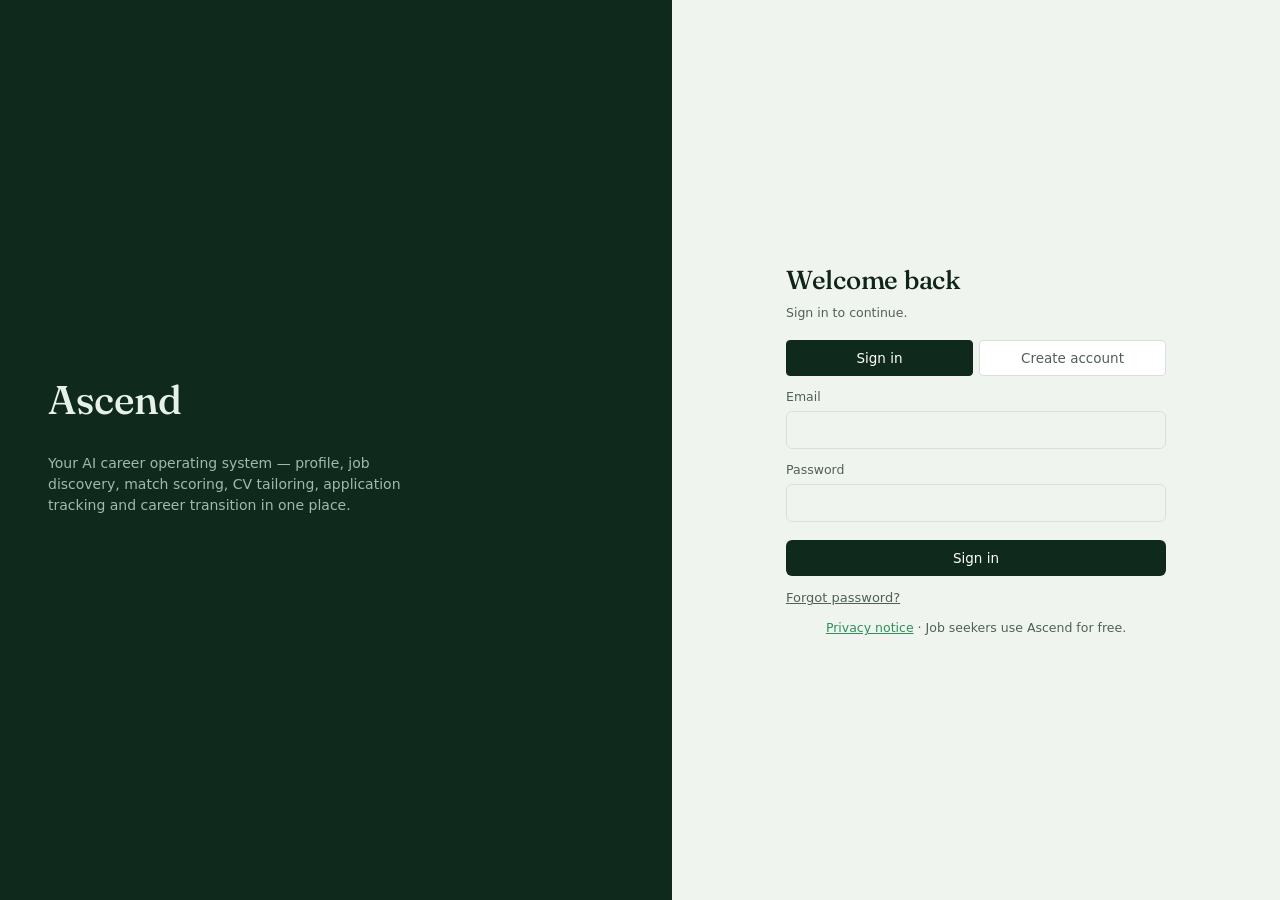
==== commit da76f439: "Add files via upload" ====
--- a/frontend/public/index.html
+++ b/frontend/public/index.html
@@ -1,8 +1,9 @@
 <!DOCTYPE html><html lang="en"><head><meta charset="UTF-8">
 <meta name="viewport" content="width=device-width, initial-scale=1, viewport-fit=cover">
 <title>Ascend — AI Career Operating System</title>
-<link rel="preconnect" href="https://fonts.googleapis.com"><link rel="preconnect" href="https://fonts.gstatic.com" crossorigin>
-<link href="https://fonts.googleapis.com/css2?family=Fraunces:opsz,wght@9..144,400;9..144,500;9..144,600&family=IBM+Plex+Sans:wght@400;500;600;700&display=swap" rel="stylesheet">
+<meta name="theme-color" content="#0F2A1D"><meta name="description" content="Free job search for South Africans: jobs, learnerships, government posts and a CV builder.">
+<link rel="manifest" href="/manifest.webmanifest"><link rel="icon" href="/icon-192.png"><link rel="apple-touch-icon" href="/icon-192.png">
+<script>(function(){var c=navigator.connection;if(c&&c.saveData)return;var l=document.createElement("link");l.rel="stylesheet";l.href="https://fonts.googleapis.com/css2?family=Fraunces:opsz,wght@9..144,500..600&display=swap";document.head.appendChild(l);})();</script>
 <style>
 :root {
   --ink: #0F2A1D;
@@ -23,7 +24,8 @@
   --brick-deep: #9C4230;
   --radius-s: 4px;
   --radius-m: 8px;
-  font-family: 'IBM Plex Sans', sans-serif;
+  /* the phone's own font: nothing to download */
+  font-family: system-ui, -apple-system, 'Segoe UI', Roboto, 'Helvetica Neue', Arial, sans-serif;
 }
 :root[data-theme="dark"] {
   --paper: #0B1712;
@@ -523,6 +525,12 @@
 .modal.privacy li, .modal.privacy p { font-size:13.5px; line-height:1.55; }
 .btn-danger { background:var(--brick-deep); color:#fff; border:1px solid var(--brick-deep); }
 .btn-danger:hover { background:var(--brick); }
+.closes { white-space:nowrap; }
+.closes.soon { color:var(--brick-deep); font-weight:600; }
+.feedback-btn { margin-right:8px; }
+#fbMessage { width:100%; resize:vertical; }
+.grid-pair { grid-template-columns: repeat(2, minmax(0, 1fr)); }
+@media (max-width: 860px) { .grid-pair { grid-template-columns: minmax(0, 1fr); } }
 </style></head><body>
 <div id="toast"></div>
 <div id="applyPrompt" class="apply-prompt" role="dialog" aria-live="polite" hidden>
@@ -644,6 +652,7 @@
         <h1 id="screenTitle">Dashboard</h1>
       </div>
       <div class="topbar-actions">
+        <button class="btn btn-ghost btn-sm feedback-btn" id="feedbackBtn" type="button">Feedback</button>
         <button class="icon-btn" id="themeBtn" title="Toggle theme">🌙</button>
       </div>
     </div>
@@ -774,7 +783,7 @@
             </div>
           </div>
         </div>
-        <div class="grid-3" style="margin-top:18px; grid-template-columns:1fr 1fr;">
+        <div class="grid-3 grid-pair" style="margin-top:18px;">
           <div class="panel">
             <div class="section-title">Education</div>
             <form id="eduForm">
@@ -1002,7 +1011,7 @@
       <li>If you switch on "Pooled analytics" in Settings, your outcomes are counted in anonymous totals of 5 or more people. Nobody can see yours.</li>
     </ul>
     <h3>How long we keep it</h3>
-    <p>For as long as you have an account. When you delete your account, your information is removed straight away. Backups are overwritten within about 30 days.</p>
+    <p>For as long as you have an account. When you delete your account, your information is removed from Ascend straight away. Any backup copies kept by our hosting provider are deleted when those backups expire.</p>
     <h3>Your rights</h3>
     <ul>
       <li>See everything we hold: Settings → <b>Download my data</b>.</li>
@@ -1013,6 +1022,24 @@
     </ul>
     <h3>Keeping it safe</h3>
     <p>Connections to Ascend are encrypted. Never share your password, and remember: a real employer will never ask you to pay for a job.</p>
+  </div>
+</div>
+
+<!-- FEEDBACK -->
+<div class="overlay" id="feedbackModal">
+  <div class="modal" style="max-width:480px;">
+    <button class="modal-close" data-close="feedbackModal" aria-label="Close">×</button>
+    <h2>Tell us what to fix</h2>
+    <p class="small muted">Something broken, confusing or missing? A job that looks like a scam? Every message is read.</p>
+    <form id="feedbackForm">
+      <textarea id="fbMessage" rows="5" maxlength="3000" required placeholder="What happened, and what did you expect?"></textarea>
+      <label class="consent-line"><input type="checkbox" id="fbContact"> <span>You may email me about this</span></label>
+      <div class="note warn" id="fbError" style="display:none;"></div>
+      <div class="row" style="gap:10px; margin-top:16px; justify-content:flex-end;">
+        <button type="button" class="btn btn-ghost" data-close="feedbackModal">Cancel</button>
+        <button type="submit" class="btn btn-primary" id="fbSubmit">Send</button>
+      </div>
+    </form>
   </div>
 </div>
 
@@ -1274,6 +1301,17 @@
       .finally(function () { b.disabled = false; });
   });
 
+  // ---------------- feedback ----------------
+  $('feedbackBtn').onclick = function () { $('fbError').style.display = 'none'; openModal('feedbackModal'); $('fbMessage').focus(); };
+  $('feedbackForm').addEventListener('submit', function (e) {
+    e.preventDefault();
+    var b = $('fbSubmit'); b.disabled = true; $('fbError').style.display = 'none';
+    api('POST', '/auth/feedback', { message: $('fbMessage').value, screen: store('ascend_screen') || '', may_contact: $('fbContact').checked })
+      .then(function () { $('fbMessage').value = ''; $('fbContact').checked = false; closeModal('feedbackModal'); toast('Thank you — your feedback was sent.'); })
+      .catch(function (e2) { $('fbError').textContent = e2.message; $('fbError').style.display = 'block'; })
+      .finally(function () { b.disabled = false; });
+  });
+
   // ---------------- theme ----------------
   (function () { var t = store('ascend_theme'); if (t) document.documentElement.setAttribute('data-theme', t); })();
   $('themeBtn').onclick = function () {
@@ -1379,7 +1417,15 @@
       '<ul>' + j.scam.reasons.map(function (r) { return '<li>' + esc(r) + '</li>'; }).join('') + '</ul>' +
       '<div class="small">Never pay to apply, for training, or for a uniform. Don\'t send your ID or bank details until you\'ve checked the company is real. Real learnerships are free.</div></div>';
   }
-  function viaInline(j) { return j && j.via === 'adzuna' ? ' · <span class="via">' + ADZUNA_LINK + '</span>' : ''; }
+  function viaInline(j) {
+    if (!j) return '';
+    var out = j.via === 'adzuna' ? ' · <span class="via">' + ADZUNA_LINK + '</span>' : j.via === 'dpsa' ? ' · <span class="via">Government vacancy circular</span>' : '';
+    if (j.closing_date) {
+      var d = new Date(j.closing_date + 'T23:59:59'), days = Math.ceil((d - new Date()) / 864e5);
+      out += ' · <span class="closes' + (days <= 3 ? ' soon' : '') + '">Closes ' + esc(shortDate(j.closing_date)) + (days >= 0 && days <= 3 ? (days === 0 ? ' (today)' : ' (' + days + ' day' + (days === 1 ? '' : 's') + ' left)') : '') + '</span>';
+    }
+    return out;
+  }
 
   // Shared tooltip for every chart: positioned near the pointer or the focused bar.
   var tip = $('chartTip');
@@ -1974,7 +2020,7 @@
       jobCache[id] = j;
       var sal = j.salary_min || j.salary_max ? money(j.salary_min) + (j.salary_max ? '–' + money(j.salary_max) : '') : '';
       $('jobModalBody').innerHTML = '<h2 style="margin-top:4px;">' + esc(j.title) + (j.company ? ' — ' + esc(j.company) : '') + '</h2>' +
-        '<div class="small muted" style="margin-bottom:14px;">' + [j.location, j.is_remote && !/remote/i.test(j.location || '') ? 'Remote' : '', sal, j.date_posted ? 'Posted ' + shortDate(j.date_posted) : '', j.is_hidden_gem ? '💎 Hidden Gem' : ''].filter(Boolean).map(esc).join(' · ') + '</div>' +
+        '<div class="small muted" style="margin-bottom:14px;">' + [j.location, j.is_remote && !/remote/i.test(j.location || '') ? 'Remote' : '', sal, j.date_posted ? 'Posted ' + shortDate(j.date_posted) : '', j.closing_date ? 'Closes ' + shortDate(j.closing_date) : '', j.is_hidden_gem ? '💎 Hidden Gem' : ''].filter(Boolean).map(esc).join(' · ') + '</div>' +
         viaLine(j) + scamBox(j) + '<div id="matchBox"></div>' +
         (j.description ? '<div class="field-label">Description</div><div class="small" style="white-space:pre-wrap; max-height:220px; overflow:auto;">' + esc(j.description) + '</div>' : '') +
         '<div class="row" style="margin-top:18px;">' +
@@ -1982,7 +2028,7 @@
           '<button class="btn btn-ghost btn-sm" id="scoreBtn">Score my match</button>' +
           '<select id="cvVariant" style="width:auto;"><option value="ats">ATS-optimised</option><option value="recruiter_friendly">Recruiter-friendly</option></select>' +
           '<button class="btn btn-ghost btn-sm" id="tailorBtn">Tailor my CV</button>' +
-          (j.apply_url ? '<a class="btn btn-ghost btn-sm" id="applyOnSite" href="' + esc(j.apply_url) + '" target="_blank" rel="noopener noreferrer">Apply on site ↗</a>' : '') +
+          (j.apply_url ? '<a class="btn btn-ghost btn-sm" id="applyOnSite" href="' + esc(j.apply_url) + '" target="_blank" rel="noopener noreferrer">' + (j.via === 'dpsa' ? 'Open the circular (PDF) ↗' : 'Apply on site ↗') + '</a>' : '') +
         '</div><div id="aiStatus" class="small" style="margin-top:12px;"></div>';
       showMatch(id);
       $('saveJobBtn').onclick = function () {
@@ -2272,4 +2318,5 @@
     if (session && session.access) showApp(false); else { setAuthMode('login'); showAuth(); }
   }
 })();
-</script></body></html>
+</script>
+<script>if("serviceWorker" in navigator&&(location.protocol==="https:"||location.hostname==="localhost"))navigator.serviceWorker.register("/sw.js").catch(function(){});</script></body></html>
